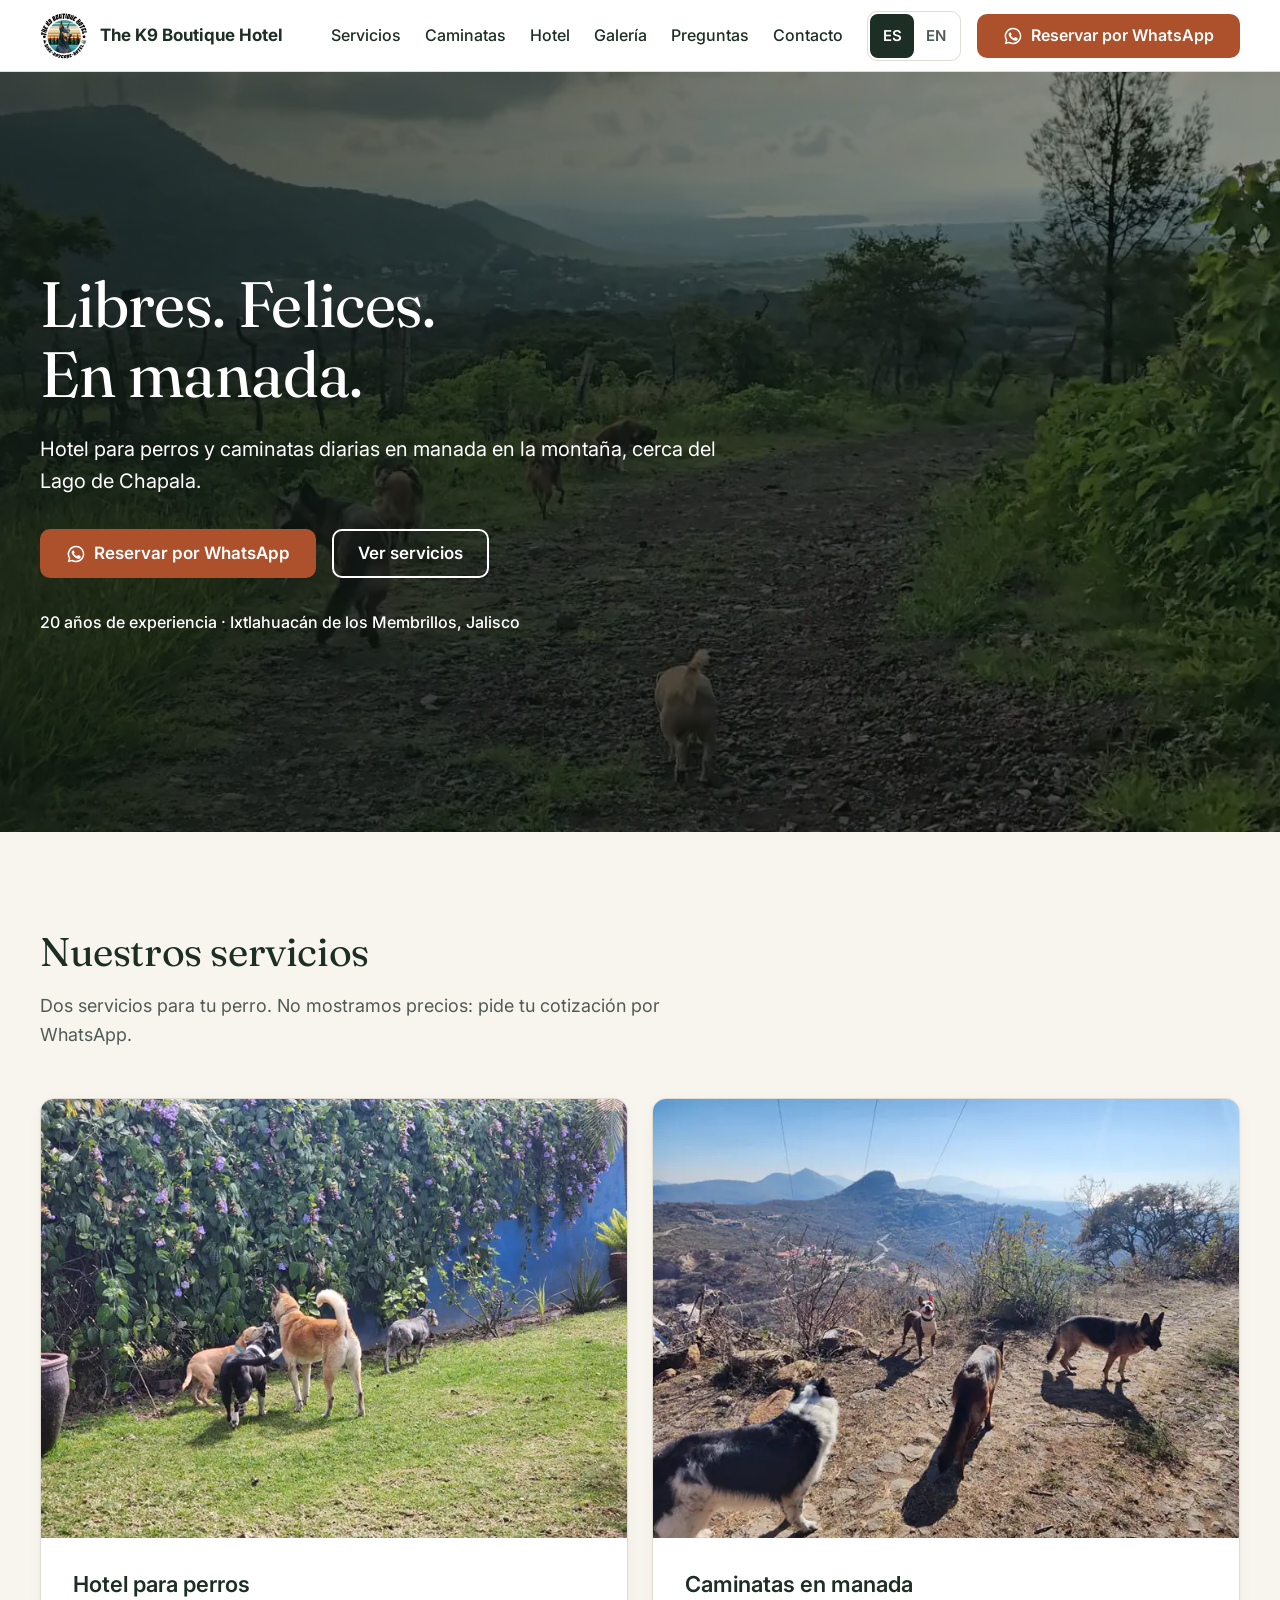
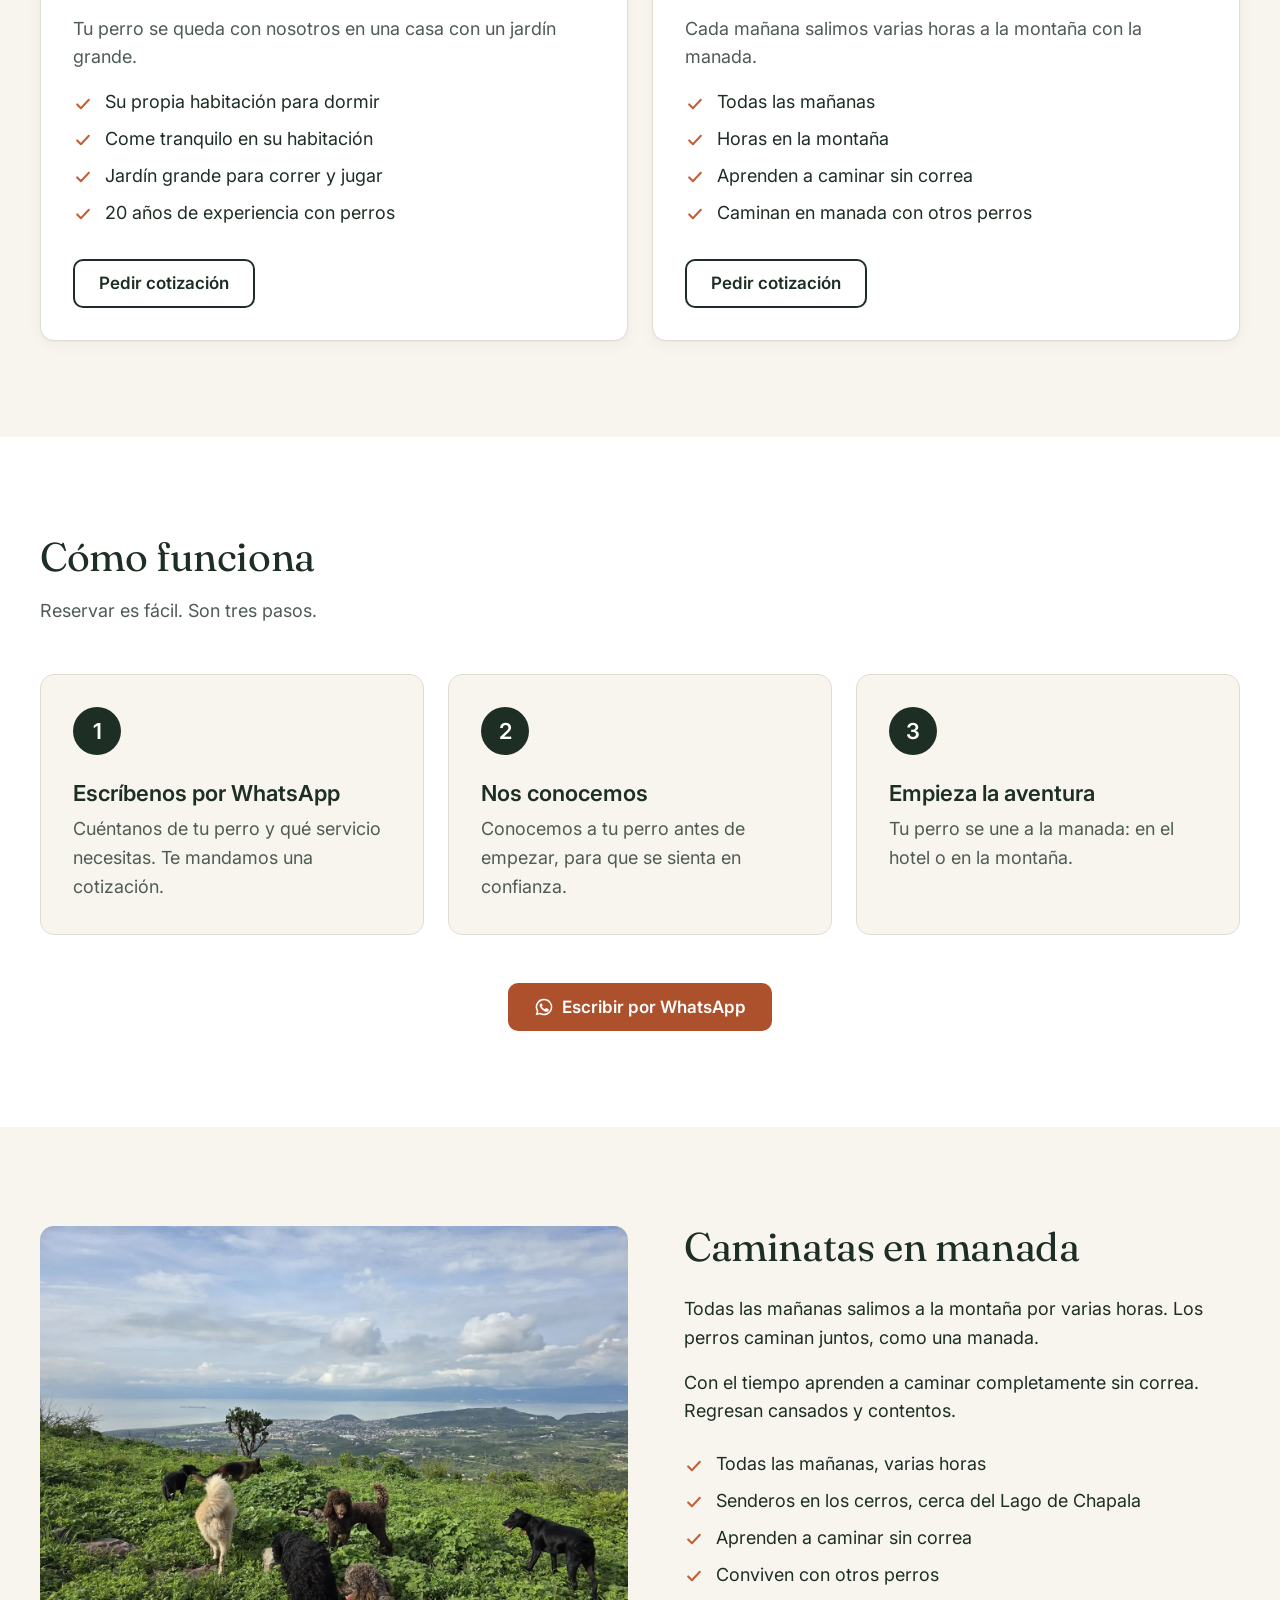
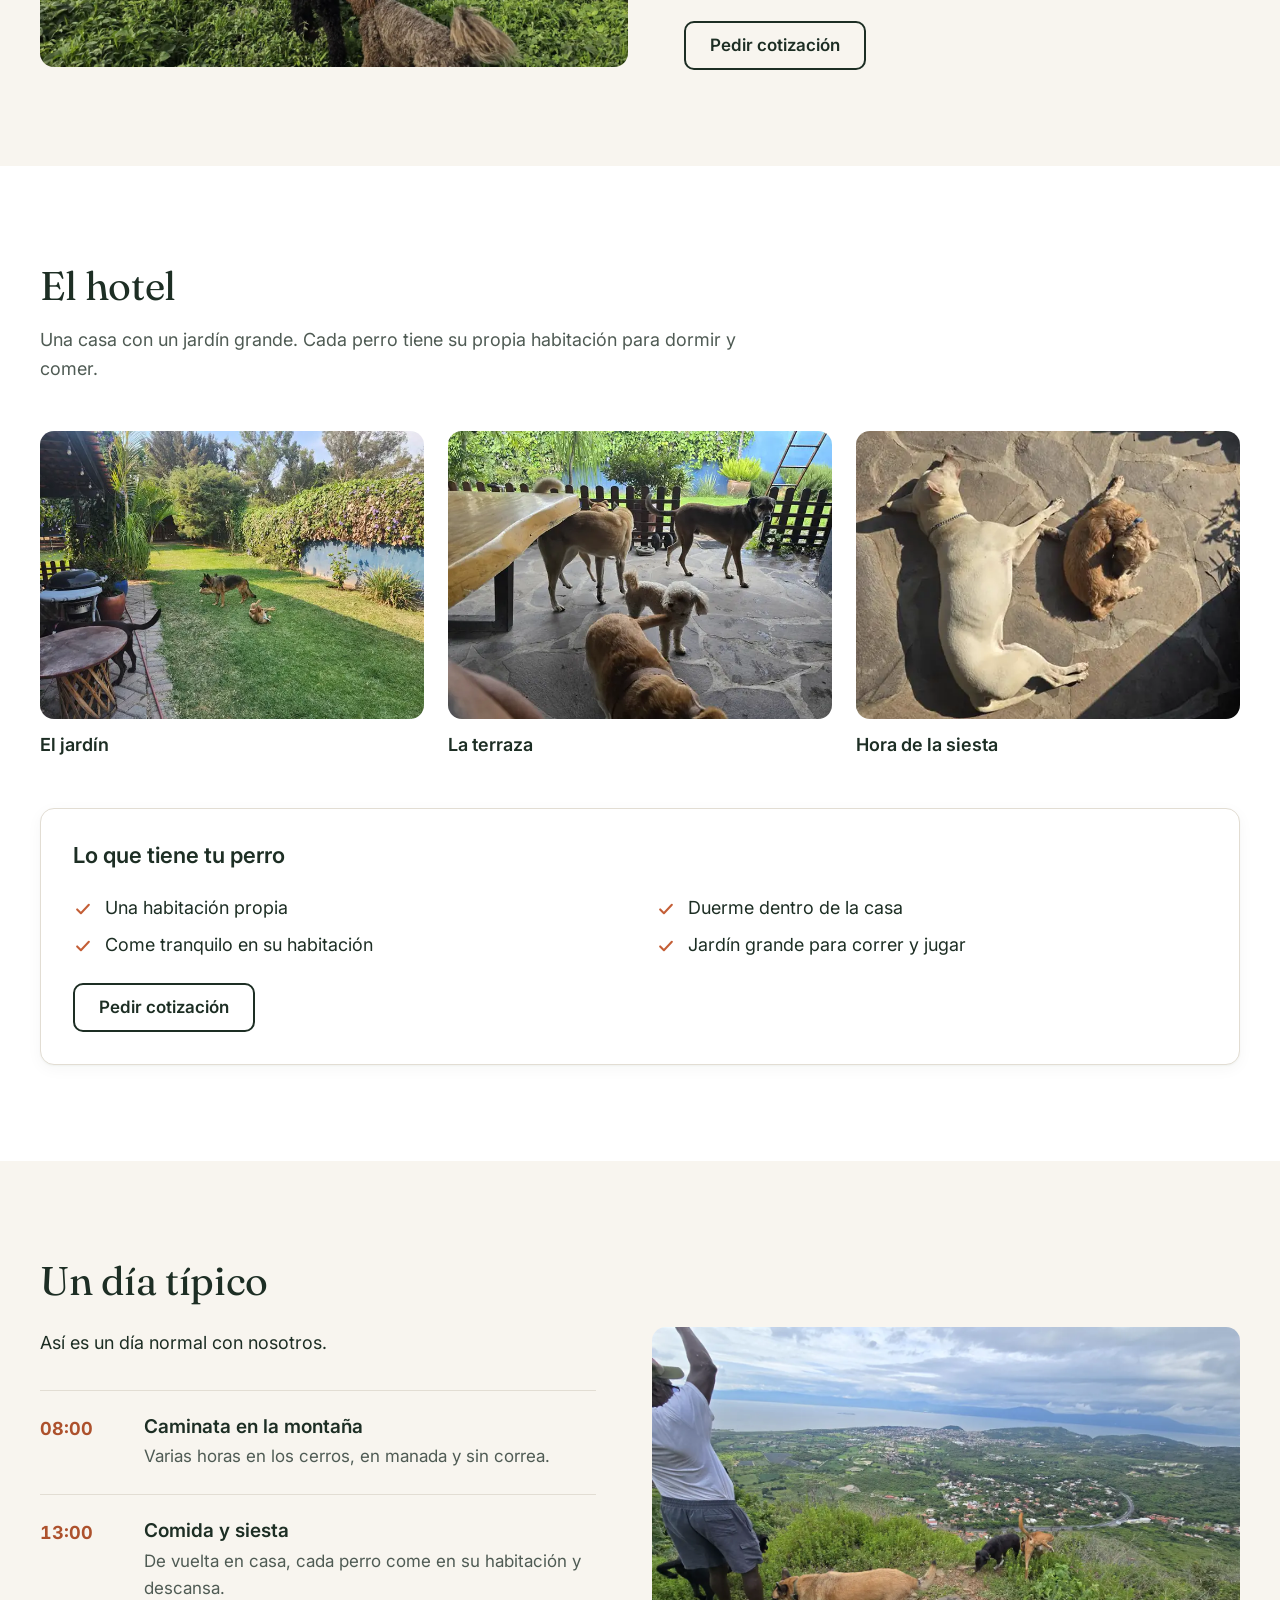
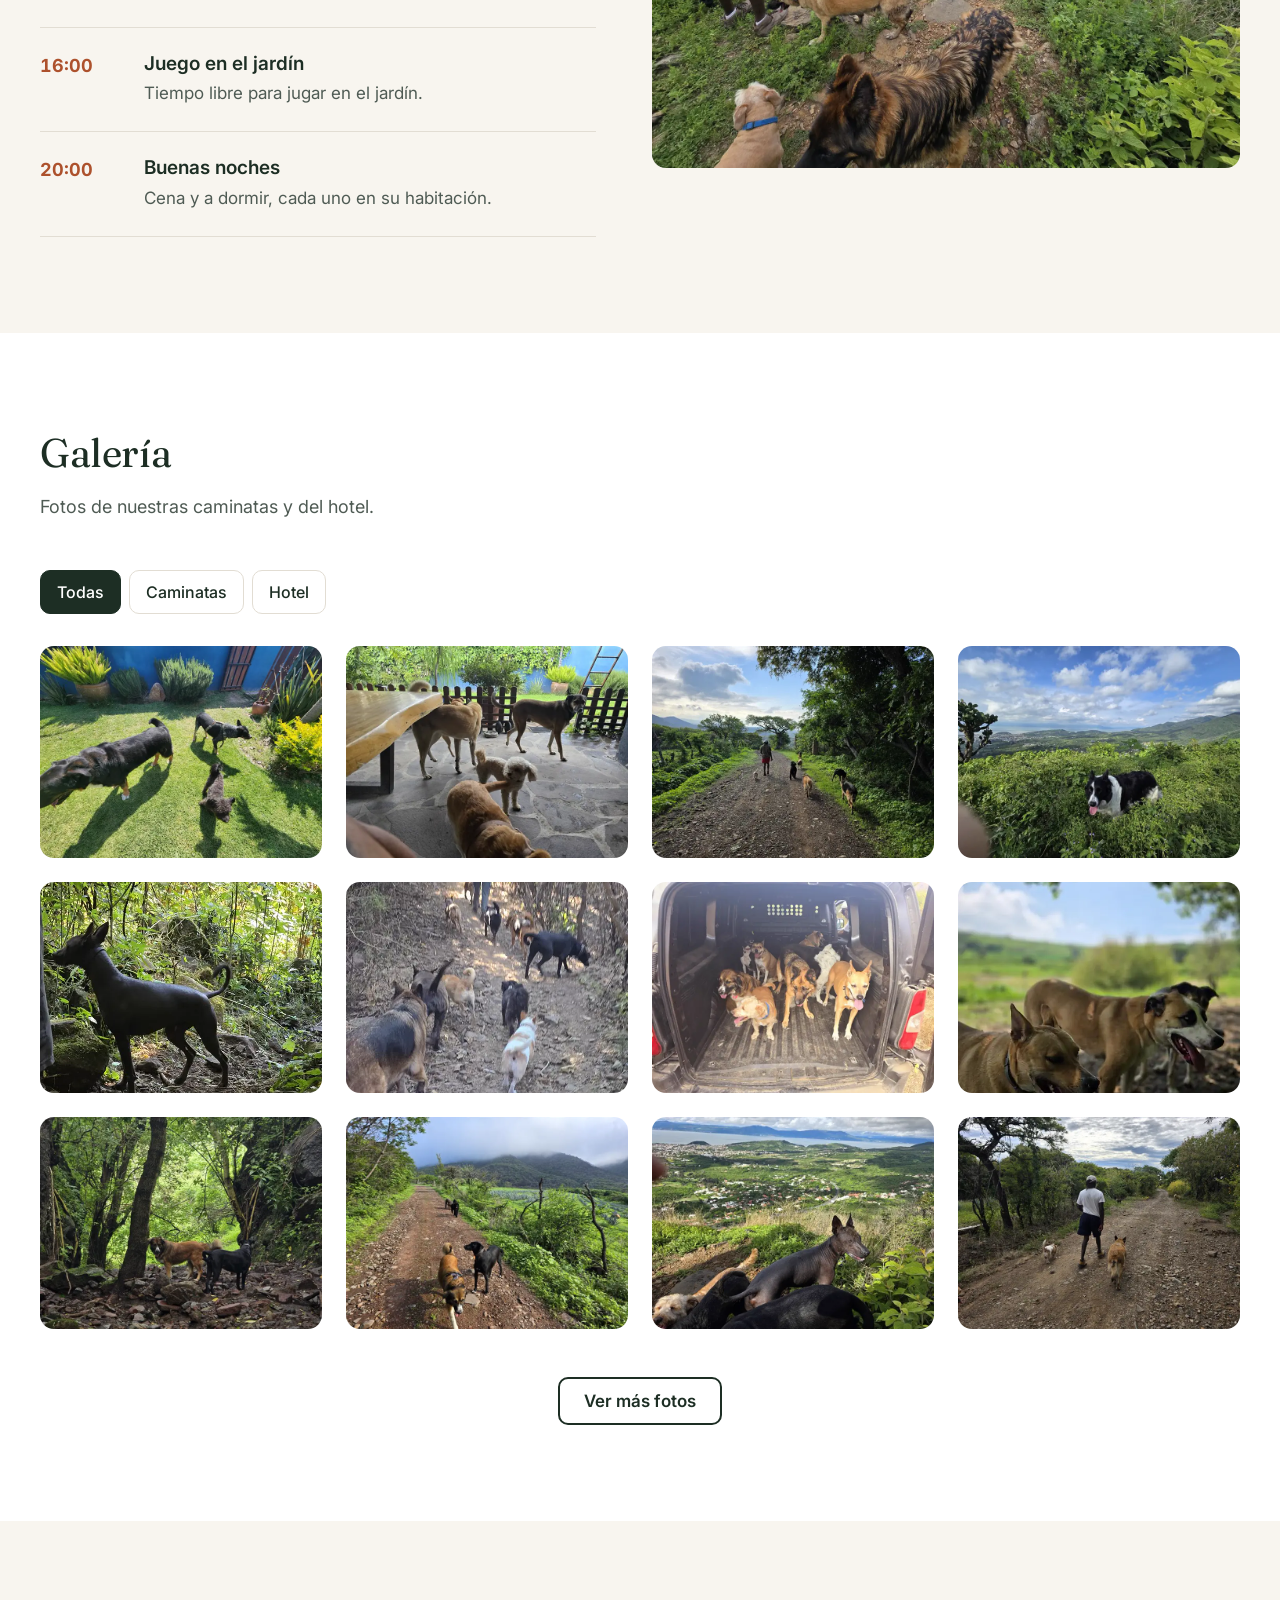
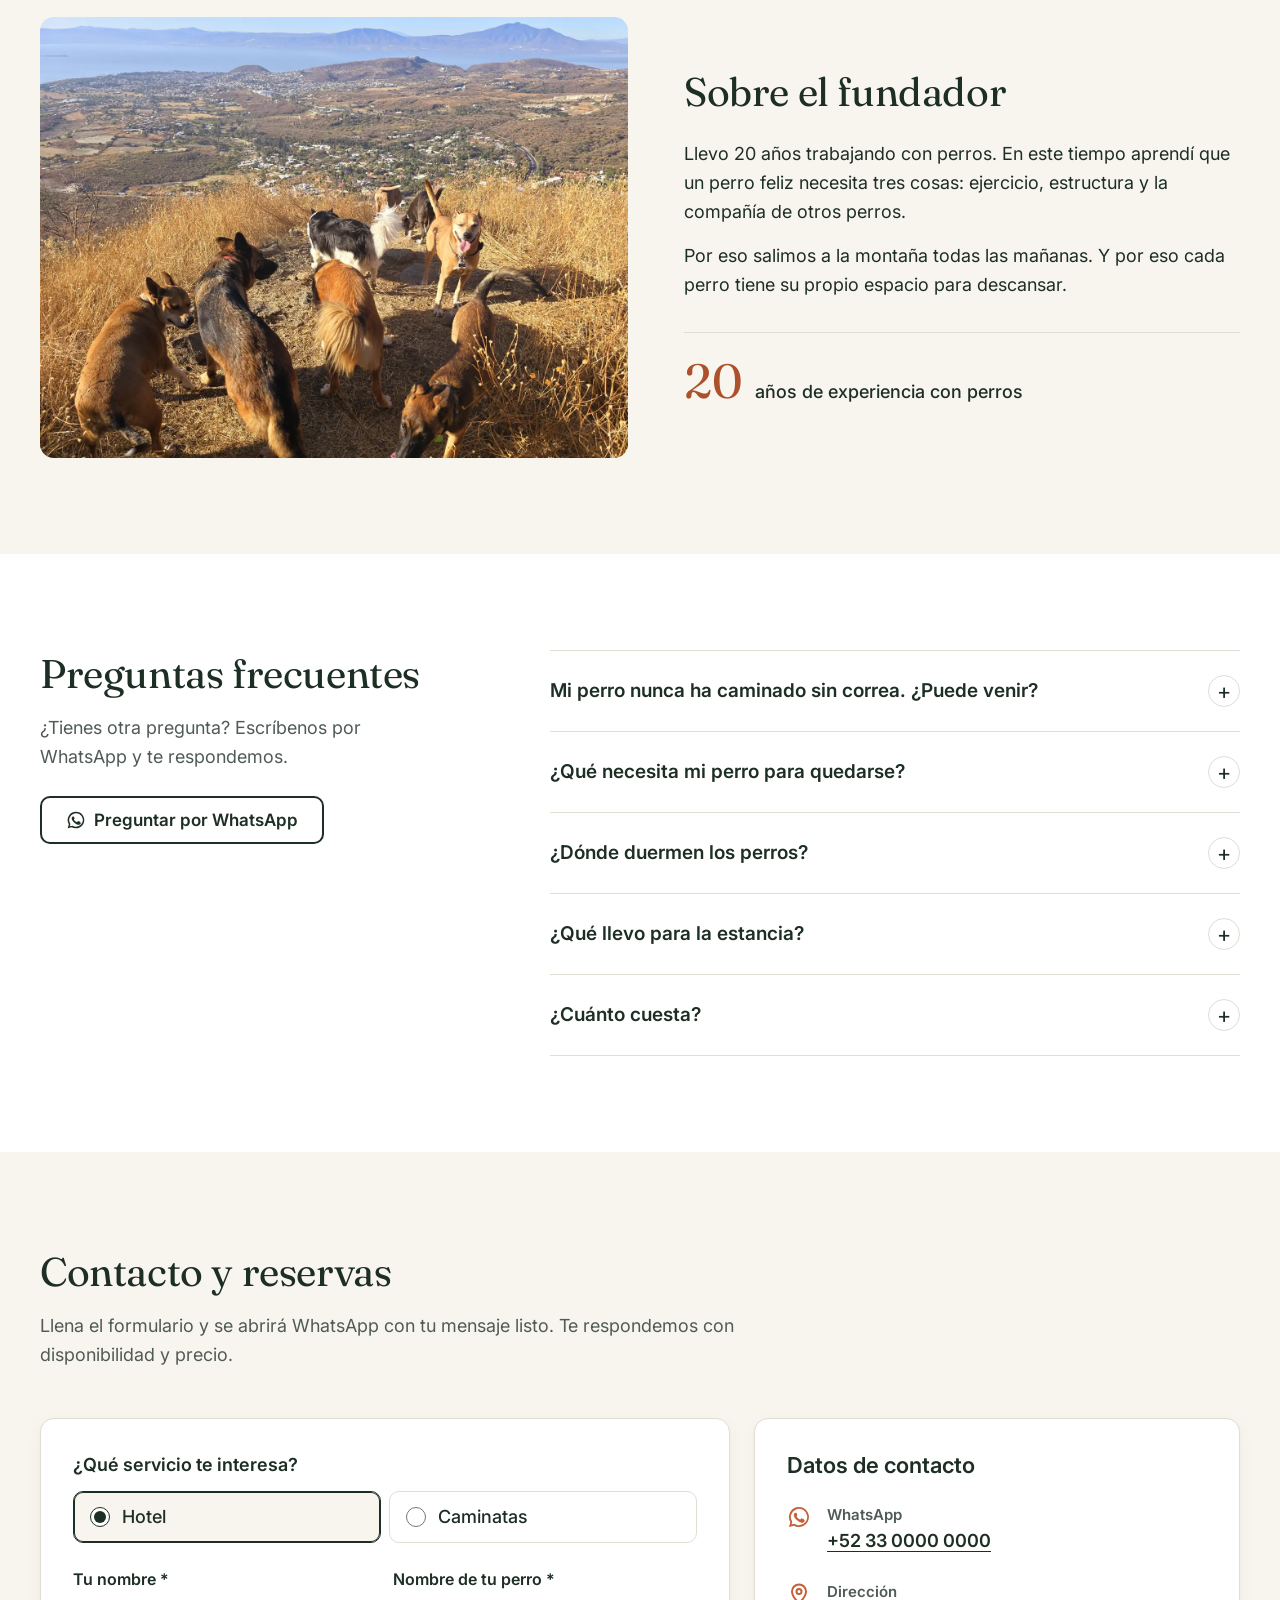
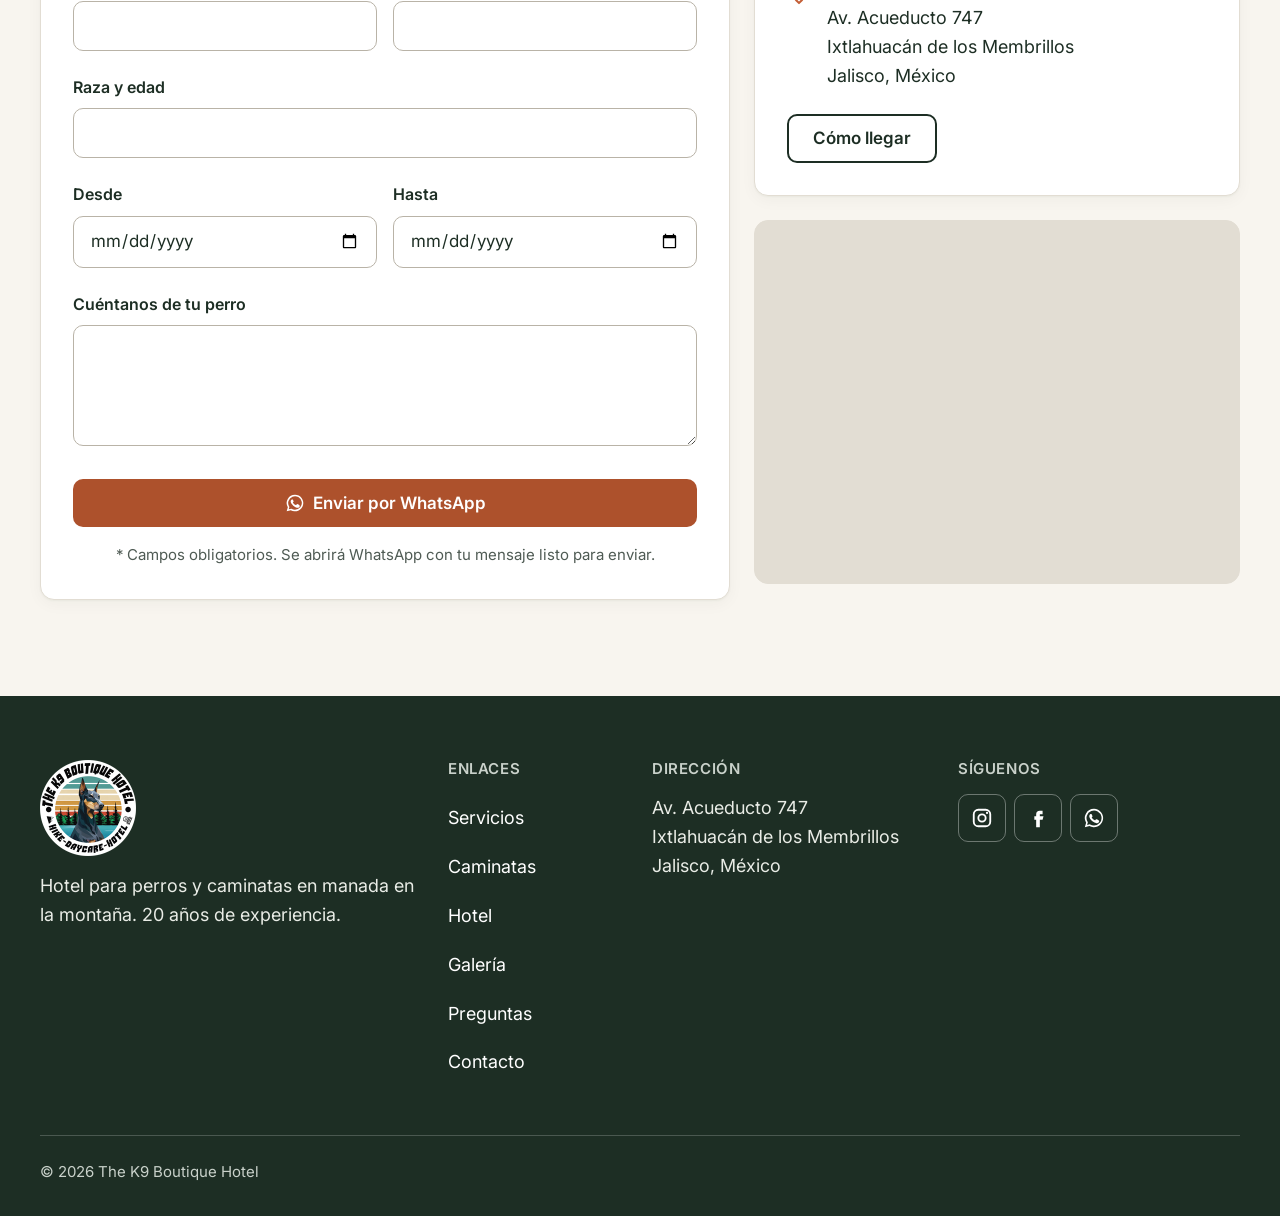
==== index.html @ a0cf8c46 "Fix Facebook link: canonical URL and cache-busting Browsers were still running the old cached main.j" ====
<!doctype html>
<html lang="es">
<head>
  <meta charset="utf-8">
  <meta name="viewport" content="width=device-width, initial-scale=1">
  <title>The K9 Boutique Hotel · Hotel para perros y caminatas en la montaña · Jalisco</title>
  <meta name="description" content="Hotel para perros y caminatas diarias en manada en la montaña, en Ixtlahuacán de los Membrillos, Jalisco, cerca del Lago de Chapala. 20 años de experiencia.">
  <meta name="theme-color" content="#1d2e24">
  <meta property="og:type" content="website">
  <meta property="og:title" content="The K9 Boutique Hotel">
  <meta property="og:description" content="Hotel para perros y caminatas en manada en la montaña. 20 años de experiencia en Jalisco.">
  <meta property="og:image" content="img/og-image.png">
  <meta property="og:image:width" content="1200">
  <meta property="og:image:height" content="630">
  <link rel="icon" type="image/png" sizes="32x32" href="img/favicon-32.png">
  <link rel="apple-touch-icon" href="img/apple-touch-icon.png">
  <link rel="preconnect" href="https://fonts.googleapis.com">
  <link rel="preconnect" href="https://fonts.gstatic.com" crossorigin>
  <link href="https://fonts.googleapis.com/css2?family=Fraunces:opsz,wght@9..144,400&family=Inter:wght@400;500;600;700&display=swap" rel="stylesheet">
  <link rel="preload" as="image" href="video/hero-poster.webp">
  <link rel="stylesheet" href="css/styles.css?v=20261008b">
  <script type="application/ld+json">
  {
    "@context": "https://schema.org",
    "@type": "LocalBusiness",
    "name": "The K9 Boutique Hotel",
    "description": "Hotel para perros y caminatas en manada en la montaña, sin correa.",
    "image": "img/og-image.png",
    "logo": "img/logo.png",
    "address": {
      "@type": "PostalAddress",
      "streetAddress": "Av. Acueducto 747",
      "addressLocality": "Ixtlahuacán de los Membrillos",
      "addressRegion": "Jalisco",
      "addressCountry": "MX"
    },
    "areaServed": ["Ixtlahuacán de los Membrillos", "Chapala", "Ajijic", "Guadalajara"],
    "sameAs": ["https://www.instagram.com/thek9boutiquehotel/", "https://www.facebook.com/people/The-k9-boutique-hotel/100063778140840/"]
  }
  </script>
</head>
<body>

<svg width="0" height="0" style="position:absolute" aria-hidden="true">
  <symbol id="i-wa" viewBox="0 0 24 24"><path fill="currentColor" d="M12 2a10 10 0 0 0-8.6 15.1L2 22l5-1.3A10 10 0 1 0 12 2zm0 18.2a8.2 8.2 0 0 1-4.2-1.2l-.3-.2-3 .8.8-2.9-.2-.3A8.2 8.2 0 1 1 12 20.2zm4.5-6.1c-.2-.1-1.5-.7-1.7-.8s-.4-.1-.6.1-.7.8-.8 1-.3.2-.5.1a6.7 6.7 0 0 1-3.3-2.9c-.2-.4.2-.4.7-1.3.1-.2 0-.3 0-.4l-.8-1.8c-.2-.5-.4-.4-.6-.4h-.5a1 1 0 0 0-.7.3 3 3 0 0 0-.9 2.2 5.2 5.2 0 0 0 1.1 2.8 11.9 11.9 0 0 0 4.6 4c1.7.7 2.3.8 3.2.7a2.7 2.7 0 0 0 1.8-1.3 2.2 2.2 0 0 0 .1-1.3c0-.1-.2-.2-.4-.3z"/></symbol>
  <symbol id="i-pin" viewBox="0 0 24 24"><path fill="none" stroke="currentColor" stroke-width="2" d="M12 21s-7-6.2-7-11.5a7 7 0 0 1 14 0C19 14.8 12 21 12 21z"/><circle cx="12" cy="9.5" r="2.5" fill="none" stroke="currentColor" stroke-width="2"/></symbol>
</svg>

<a class="skip-link" href="#main"><span class="es">Saltar al contenido</span><span class="en">Skip to content</span></a>

<!-- ============ HEADER ============ -->
<header class="site-header">
  <div class="container header-inner">
    <a href="#top" class="brand">
      <img src="img/logo-192.png" width="48" height="48" alt="">
      <span>The K9 Boutique Hotel</span>
    </a>

    <nav class="nav" aria-label="Principal">
      <a href="#servicios"><span class="es">Servicios</span><span class="en">Services</span></a>
      <a href="#caminatas"><span class="es">Caminatas</span><span class="en">Hikes</span></a>
      <a href="#hotel">Hotel</a>
      <a href="#galeria"><span class="es">Galería</span><span class="en">Gallery</span></a>
      <a href="#preguntas"><span class="es">Preguntas</span><span class="en">FAQ</span></a>
      <a href="#contacto"><span class="es">Contacto</span><span class="en">Contact</span></a>
    </nav>

    <div class="header-actions">
      <div class="lang" role="group" aria-label="Idioma / Language">
        <button type="button" data-lang="es" aria-pressed="true" aria-label="Español">ES</button>
        <button type="button" data-lang="en" aria-pressed="false" aria-label="English">EN</button>
      </div>
      <a href="#contacto" class="btn btn-primary header-book" data-wa>
        <svg class="icon" aria-hidden="true"><use href="#i-wa"/></svg>
        <span class="es">Reservar por WhatsApp</span><span class="en">Book on WhatsApp</span>
      </a>
      <details class="menu">
        <summary class="menu-btn">
          <svg class="icon" viewBox="0 0 24 24" aria-hidden="true"><path d="M4 7h16M4 12h16M4 17h16" stroke="currentColor" stroke-width="2" stroke-linecap="round"/></svg>
          <span class="es">Menú</span><span class="en">Menu</span>
        </summary>
        <nav class="menu-panel" aria-label="Menú">
          <a href="#servicios"><span class="es">Servicios</span><span class="en">Services</span></a>
          <a href="#caminatas"><span class="es">Caminatas</span><span class="en">Hikes</span></a>
          <a href="#hotel">Hotel</a>
          <a href="#galeria"><span class="es">Galería</span><span class="en">Gallery</span></a>
          <a href="#preguntas"><span class="es">Preguntas</span><span class="en">FAQ</span></a>
          <a href="#contacto"><span class="es">Contacto</span><span class="en">Contact</span></a>
          <a href="#contacto" class="btn btn-primary" data-wa>
            <svg class="icon" aria-hidden="true"><use href="#i-wa"/></svg>
            <span class="es">Reservar por WhatsApp</span><span class="en">Book on WhatsApp</span>
          </a>
        </nav>
      </details>
    </div>
  </div>
</header>

<main id="main">

<!-- ============ 1. HERO ============ -->
<section class="hero" aria-labelledby="hero-title">
  <video class="hero-video" autoplay muted loop playsinline preload="metadata" poster="video/hero-poster.webp" aria-hidden="true">
    <source src="video/hero.mp4" type="video/mp4">
  </video>
  <div class="container hero-content">
    <h1 id="hero-title">
      <span class="es">Libres. Felices.<br>En manada.</span>
      <span class="en">Free. Happy.<br>As a pack.</span>
    </h1>
    <p class="hero-text">
      <span class="es">Hotel para perros y caminatas diarias en manada en la montaña, cerca del Lago de Chapala.</span>
      <span class="en">A dog hotel and daily pack hikes in the mountains, near Lake Chapala.</span>
    </p>
    <div class="actions">
      <a href="#contacto" class="btn btn-primary" data-wa>
        <svg class="icon" aria-hidden="true"><use href="#i-wa"/></svg>
        <span class="es">Reservar por WhatsApp</span><span class="en">Book on WhatsApp</span>
      </a>
      <a href="#servicios" class="btn btn-secondary btn-light"><span class="es">Ver servicios</span><span class="en">See services</span></a>
    </div>
    <p class="trust">
      <span class="es">20 años de experiencia · Ixtlahuacán de los Membrillos, Jalisco</span>
      <span class="en">20 years of experience · Ixtlahuacán de los Membrillos, Jalisco</span>
    </p>
  </div>
</section>

<!-- ============ 2. SERVICES ============ -->
<section class="section" id="servicios" aria-labelledby="servicios-title">
  <div class="container">
    <header class="section-head">
      <h2 id="servicios-title"><span class="es">Nuestros servicios</span><span class="en">Our services</span></h2>
      <p><span class="es">Dos servicios para tu perro. No mostramos precios: pide tu cotización por WhatsApp.</span><span class="en">Two services for your dog. We don't list prices: ask us for a quote on WhatsApp.</span></p>
    </header>

    <div class="grid services">
      <article class="card service">
        <img class="card-img" src="img/k9-0028-sm.webp" width="720" height="540" loading="lazy"
          alt="Perros jugando en el jardín del hotel" data-alt-en="Dogs playing in the hotel yard">
        <div class="card-body">
          <h3><span class="es">Hotel para perros</span><span class="en">Dog hotel</span></h3>
          <p><span class="es">Tu perro se queda con nosotros en una casa con un jardín grande.</span><span class="en">Your dog stays with us in a house with a big yard.</span></p>
          <ul class="checklist">
            <li><span class="es">Su propia habitación para dormir</span><span class="en">Their own room to sleep in</span></li>
            <li><span class="es">Come tranquilo en su habitación</span><span class="en">Meals in peace in their own room</span></li>
            <li><span class="es">Jardín grande para correr y jugar</span><span class="en">A big yard to run and play</span></li>
            <li><span class="es">20 años de experiencia con perros</span><span class="en">20 years of experience with dogs</span></li>
          </ul>
          <a href="#contacto" class="btn btn-secondary" data-service="hotel"><span class="es">Pedir cotización</span><span class="en">Ask for a quote</span></a>
        </div>
      </article>

      <article class="card service">
        <img class="card-img" src="img/k9-0144-sm.webp" width="720" height="540" loading="lazy"
          alt="La manada caminando sin correa en la montaña" data-alt-en="The pack walking off leash in the mountains">
        <div class="card-body">
          <h3><span class="es">Caminatas en manada</span><span class="en">Pack hikes</span></h3>
          <p><span class="es">Cada mañana salimos varias horas a la montaña con la manada.</span><span class="en">Every morning we spend hours in the mountains with the pack.</span></p>
          <ul class="checklist">
            <li><span class="es">Todas las mañanas</span><span class="en">Every morning</span></li>
            <li><span class="es">Horas en la montaña</span><span class="en">Hours in the mountains</span></li>
            <li><span class="es">Aprenden a caminar sin correa</span><span class="en">Dogs learn to walk off leash</span></li>
            <li><span class="es">Caminan en manada con otros perros</span><span class="en">They walk as a pack with other dogs</span></li>
          </ul>
          <a href="#contacto" class="btn btn-secondary" data-service="caminata"><span class="es">Pedir cotización</span><span class="en">Ask for a quote</span></a>
        </div>
      </article>
    </div>
  </div>
</section>

<!-- ============ 3. HOW IT WORKS ============ -->
<section class="section section-white" id="como-funciona" aria-labelledby="pasos-title">
  <div class="container">
    <header class="section-head">
      <h2 id="pasos-title"><span class="es">Cómo funciona</span><span class="en">How it works</span></h2>
      <p><span class="es">Reservar es fácil. Son tres pasos.</span><span class="en">Booking is easy. It takes three steps.</span></p>
    </header>
    <ol class="grid steps">
      <li class="step">
        <span class="step-num" aria-hidden="true">1</span>
        <h3><span class="es">Escríbenos por WhatsApp</span><span class="en">Message us on WhatsApp</span></h3>
        <p><span class="es">Cuéntanos de tu perro y qué servicio necesitas. Te mandamos una cotización.</span><span class="en">Tell us about your dog and which service you need. We'll send you a quote.</span></p>
      </li>
      <li class="step">
        <span class="step-num" aria-hidden="true">2</span>
        <h3><span class="es">Nos conocemos</span><span class="en">Meet &amp; greet</span></h3>
        <p><span class="es">Conocemos a tu perro antes de empezar, para que se sienta en confianza.</span><span class="en">We meet your dog before the first day, so they feel at ease.</span></p>
      </li>
      <li class="step">
        <span class="step-num" aria-hidden="true">3</span>
        <h3><span class="es">Empieza la aventura</span><span class="en">Your dog's adventure begins</span></h3>
        <p><span class="es">Tu perro se une a la manada: en el hotel o en la montaña.</span><span class="en">Your dog joins the pack: at the hotel or in the mountains.</span></p>
      </li>
    </ol>
    <div class="actions actions-center">
      <a href="#contacto" class="btn btn-primary" data-wa>
        <svg class="icon" aria-hidden="true"><use href="#i-wa"/></svg>
        <span class="es">Escribir por WhatsApp</span><span class="en">Message us on WhatsApp</span>
      </a>
    </div>
  </div>
</section>

<!-- ============ 4. PACK HIKES ============ -->
<section class="section" id="caminatas" aria-labelledby="caminatas-title">
  <div class="container grid split">
    <img class="photo split-media" src="img/k9-0327.webp" width="1440" height="1080" loading="lazy"
      alt="La manada descansa en un cerro con vista al valle" data-alt-en="The pack resting on a hill overlooking the valley">
    <div class="split-text">
      <h2 id="caminatas-title"><span class="es">Caminatas en manada</span><span class="en">Pack hikes</span></h2>
      <p><span class="es">Todas las mañanas salimos a la montaña por varias horas. Los perros caminan juntos, como una manada.</span><span class="en">Every morning we head into the mountains for several hours. The dogs walk together, as a pack.</span></p>
      <p><span class="es">Con el tiempo aprenden a caminar completamente sin correa. Regresan cansados y contentos.</span><span class="en">Over time they learn to walk completely off leash. They come back tired and happy.</span></p>
      <ul class="checklist">
        <li><span class="es">Todas las mañanas, varias horas</span><span class="en">Every morning, for several hours</span></li>
        <li><span class="es">Senderos en los cerros, cerca del Lago de Chapala</span><span class="en">Trails in the hills near Lake Chapala</span></li>
        <li><span class="es">Aprenden a caminar sin correa</span><span class="en">Dogs learn to walk off leash</span></li>
        <li><span class="es">Conviven con otros perros</span><span class="en">They spend time with other dogs</span></li>
      </ul>
      <a href="#contacto" class="btn btn-secondary" data-service="caminata"><span class="es">Pedir cotización</span><span class="en">Ask for a quote</span></a>
    </div>
  </div>
</section>

<!-- ============ 5. THE HOTEL ============ -->
<section class="section section-white" id="hotel" aria-labelledby="hotel-title">
  <div class="container">
    <header class="section-head">
      <h2 id="hotel-title"><span class="es">El hotel</span><span class="en">The hotel</span></h2>
      <p><span class="es">Una casa con un jardín grande. Cada perro tiene su propia habitación para dormir y comer.</span><span class="en">A house with a big yard. Every dog has their own room to sleep and eat.</span></p>
    </header>
    <div class="grid">
      <figure class="figure">
        <img class="photo" src="img/k9-0213-sm.webp" width="720" height="540" loading="lazy"
          alt="El jardín del hotel con perros jugando" data-alt-en="The hotel yard with dogs playing">
        <figcaption><span class="es">El jardín</span><span class="en">The yard</span></figcaption>
      </figure>
      <figure class="figure">
        <img class="photo" src="img/k9-0466-sm.webp" width="720" height="540" loading="lazy"
          alt="Perros en la terraza del hotel" data-alt-en="Dogs on the hotel terrace">
        <figcaption><span class="es">La terraza</span><span class="en">The terrace</span></figcaption>
      </figure>
      <figure class="figure">
        <img class="photo" src="img/k9-0938-sm.webp" width="540" height="720" loading="lazy"
          alt="Dos perros tomando una siesta" data-alt-en="Two dogs taking a nap">
        <figcaption><span class="es">Hora de la siesta</span><span class="en">Nap time</span></figcaption>
      </figure>
    </div>
    <div class="card amenities">
      <h3><span class="es">Lo que tiene tu perro</span><span class="en">What your dog gets</span></h3>
      <ul class="checklist checklist-cols">
        <li><span class="es">Una habitación propia</span><span class="en">A room of their own</span></li>
        <li><span class="es">Duerme dentro de la casa</span><span class="en">Sleeps inside the house</span></li>
        <li><span class="es">Come tranquilo en su habitación</span><span class="en">Meals in peace in their room</span></li>
        <li><span class="es">Jardín grande para correr y jugar</span><span class="en">A big yard to run and play</span></li>
      </ul>
      <a href="#contacto" class="btn btn-secondary" data-service="hotel"><span class="es">Pedir cotización</span><span class="en">Ask for a quote</span></a>
    </div>
  </div>
</section>

<!-- ============ 6. A TYPICAL DAY ============ -->
<section class="section" id="dia" aria-labelledby="dia-title">
  <div class="container grid split">
    <div class="split-text">
      <h2 id="dia-title"><span class="es">Un día típico</span><span class="en">A typical day</span></h2>
      <p><span class="es">Así es un día normal con nosotros.</span><span class="en">This is what a normal day with us looks like.</span></p>
      <ol class="schedule">
        <li>
          <span class="time">08:00</span>
          <div><h3><span class="es">Caminata en la montaña</span><span class="en">Mountain hike</span></h3>
          <p><span class="es">Varias horas en los cerros, en manada y sin correa.</span><span class="en">Several hours in the hills, as a pack and off leash.</span></p></div>
        </li>
        <li>
          <span class="time">13:00</span>
          <div><h3><span class="es">Comida y siesta</span><span class="en">Lunch and a nap</span></h3>
          <p><span class="es">De vuelta en casa, cada perro come en su habitación y descansa.</span><span class="en">Back home, each dog eats in their own room and rests.</span></p></div>
        </li>
        <li>
          <span class="time">16:00</span>
          <div><h3><span class="es">Juego en el jardín</span><span class="en">Play in the yard</span></h3>
          <p><span class="es">Tiempo libre para jugar en el jardín.</span><span class="en">Free time to play in the yard.</span></p></div>
        </li>
        <li>
          <span class="time">20:00</span>
          <div><h3><span class="es">Buenas noches</span><span class="en">Good night</span></h3>
          <p><span class="es">Cena y a dormir, cada uno en su habitación.</span><span class="en">Dinner, then bed, each in their own room.</span></p></div>
        </li>
      </ol>
    </div>
    <img class="photo split-media" src="img/k9-0912.webp" width="1440" height="1080" loading="lazy"
      alt="Perros caminando por un cerro con vista al lago" data-alt-en="Dogs hiking on a hill with a view of the lake">
  </div>
</section>

<!-- ============ 7. GALLERY ============ -->
<section class="section section-white" id="galeria" aria-labelledby="galeria-title">
  <div class="container">
    <header class="section-head">
      <h2 id="galeria-title"><span class="es">Galería</span><span class="en">Gallery</span></h2>
      <p><span class="es">Fotos de nuestras caminatas y del hotel.</span><span class="en">Photos from our hikes and the hotel.</span></p>
    </header>
    <div class="filters" role="group" aria-label="Filtrar fotos / Filter photos" hidden>
      <button type="button" data-filter="all" aria-pressed="true"><span class="es">Todas</span><span class="en">All</span></button>
      <button type="button" data-filter="caminatas" aria-pressed="false"><span class="es">Caminatas</span><span class="en">Hikes</span></button>
      <button type="button" data-filter="hotel" aria-pressed="false">Hotel</button>
    </div>
    <!-- The first 12 photos are in the HTML so the gallery works without JavaScript. -->
    <ul class="gallery-grid" id="gallery">
      <li><a href="img/k9-0166.webp"><img src="img/k9-0166-sm.webp" width="720" height="540" loading="lazy" alt="Perros en el hotel"></a></li>
      <li><a href="img/k9-0466.webp"><img src="img/k9-0466-sm.webp" width="720" height="540" loading="lazy" alt="Perros en el hotel"></a></li>
      <li><a href="img/k9-0321.webp"><img src="img/k9-0321-sm.webp" width="720" height="540" loading="lazy" alt="La manada en la montaña"></a></li>
      <li><a href="img/k9-0505.webp"><img src="img/k9-0505-sm.webp" width="720" height="540" loading="lazy" alt="Perros caminando en la montaña"></a></li>
      <li><a href="img/k9-0629.webp"><img src="img/k9-0629-sm.webp" width="540" height="720" loading="lazy" alt="Perros caminando en la montaña"></a></li>
      <li><a href="img/k9-0944.webp"><img src="img/k9-0944-sm.webp" width="540" height="720" loading="lazy" alt="La manada en la montaña"></a></li>
      <li><a href="img/k9-0717.webp"><img src="img/k9-0717-sm.webp" width="720" height="540" loading="lazy" alt="Perros en una caminata"></a></li>
      <li><a href="img/k9-1049.webp"><img src="img/k9-1049-sm.webp" width="540" height="720" loading="lazy" alt="Perros caminando en la montaña"></a></li>
      <li><a href="img/k9-0556.webp"><img src="img/k9-0556-sm.webp" width="720" height="540" loading="lazy" alt="Perros caminando en la montaña"></a></li>
      <li><a href="img/k9-0320.webp"><img src="img/k9-0320-sm.webp" width="720" height="540" loading="lazy" alt="La manada en la montaña"></a></li>
      <li><a href="img/k9-0880.webp"><img src="img/k9-0880-sm.webp" width="720" height="540" loading="lazy" alt="Perros caminando en la montaña"></a></li>
      <li><a href="img/k9-0590.webp"><img src="img/k9-0590-sm.webp" width="720" height="540" loading="lazy" alt="La manada en la montaña"></a></li>
    </ul>
    <div class="actions actions-center">
      <button type="button" class="btn btn-secondary" id="loadMore" hidden><span class="es">Ver más fotos</span><span class="en">See more photos</span></button>
    </div>
  </div>
</section>

<!-- ============ 8. FOUNDER ============ -->
<section class="section" id="fundador" aria-labelledby="fundador-title">
  <div class="container grid split">
    <img class="photo split-media founder-photo" src="img/k9-0727.webp" width="1440" height="1080" loading="lazy"
      alt="La manada en la cima de un cerro con vista al valle" data-alt-en="The pack on a hilltop overlooking the valley">
    <div class="split-text">
      <h2 id="fundador-title"><span class="es">Sobre el fundador</span><span class="en">About the founder</span></h2>
      <p><span class="es">Llevo 20 años trabajando con perros. En este tiempo aprendí que un perro feliz necesita tres cosas: ejercicio, estructura y la compañía de otros perros.</span><span class="en">I have worked with dogs for 20 years. In that time I learned that a happy dog needs three things: exercise, structure and the company of other dogs.</span></p>
      <p><span class="es">Por eso salimos a la montaña todas las mañanas. Y por eso cada perro tiene su propio espacio para descansar.</span><span class="en">That's why we go to the mountains every morning. And that's why every dog has their own space to rest.</span></p>
      <p class="stat"><strong>20</strong> <span class="es">años de experiencia con perros</span><span class="en">years of experience with dogs</span></p>
    </div>
  </div>
</section>

<!-- ============ 9. FAQ ============ -->
<section class="section section-white" id="preguntas" aria-labelledby="preguntas-title">
  <div class="container grid">
    <header class="faq-head">
      <h2 id="preguntas-title"><span class="es">Preguntas frecuentes</span><span class="en">Frequently asked questions</span></h2>
      <p><span class="es">¿Tienes otra pregunta? Escríbenos por WhatsApp y te respondemos.</span><span class="en">Have another question? Message us on WhatsApp and we'll answer.</span></p>
      <a href="#contacto" class="btn btn-secondary" data-wa>
        <svg class="icon" aria-hidden="true"><use href="#i-wa"/></svg>
        <span class="es">Preguntar por WhatsApp</span><span class="en">Ask on WhatsApp</span>
      </a>
    </header>
    <div class="faq-list">
      <details class="faq-item" name="faq">
        <summary><span class="es">Mi perro nunca ha caminado sin correa. ¿Puede venir?</span><span class="en">My dog has never walked off leash. Can they come?</span></summary>
        <p><span class="es">Sí. La mayoría llegan así. Vamos poco a poco y cada perro aprende a su ritmo, con ayuda de la manada.</span><span class="en">Yes. Most dogs arrive that way. We go step by step and each dog learns at their own pace, with help from the pack.</span></p>
      </details>
      <details class="faq-item" name="faq">
        <summary><span class="es">¿Qué necesita mi perro para quedarse?</span><span class="en">What does my dog need to stay?</span></summary>
        <p><span class="es">Vacunas al día, desparasitación y tratamiento contra pulgas y garrapatas. Antes de la primera visita nos conocemos.</span><span class="en">Up-to-date vaccines, deworming and flea and tick treatment. We meet before the first visit.</span></p>
      </details>
      <details class="faq-item" name="faq">
        <summary><span class="es">¿Dónde duermen los perros?</span><span class="en">Where do the dogs sleep?</span></summary>
        <p><span class="es">Dentro de la casa. Cada perro tiene su propia habitación, donde come y duerme tranquilo.</span><span class="en">Inside the house. Each dog has their own room, where they eat and sleep in peace.</span></p>
      </details>
      <details class="faq-item" name="faq">
        <summary><span class="es">¿Qué llevo para la estancia?</span><span class="en">What should I bring for the stay?</span></summary>
        <p><span class="es">Su comida de siempre, para no cambiar su dieta. Si quieres, también su cama o su juguete favorito.</span><span class="en">Their usual food, so their diet doesn't change. If you like, also their bed or favorite toy.</span></p>
      </details>
      <details class="faq-item" name="faq">
        <summary><span class="es">¿Cuánto cuesta?</span><span class="en">How much does it cost?</span></summary>
        <p><span class="es">Depende del servicio y de los días. Escríbenos por WhatsApp con tus fechas y te mandamos una cotización.</span><span class="en">It depends on the service and the number of days. Message us on WhatsApp with your dates and we'll send you a quote.</span></p>
      </details>
    </div>
  </div>
</section>

<!-- ============ 10. CONTACT & BOOKING ============ -->
<section class="section" id="contacto" aria-labelledby="contacto-title">
  <div class="container">
    <header class="section-head">
      <h2 id="contacto-title"><span class="es">Contacto y reservas</span><span class="en">Contact &amp; booking</span></h2>
      <p><span class="es">Llena el formulario y se abrirá WhatsApp con tu mensaje listo. Te respondemos con disponibilidad y precio.</span><span class="en">Fill in the form and WhatsApp will open with your message ready. We'll reply with availability and a quote.</span></p>
    </header>

    <div class="grid contact-grid">
      <form class="card form" id="bookingForm" novalidate>
        <fieldset class="service-pick">
          <legend><span class="es">¿Qué servicio te interesa?</span><span class="en">Which service are you interested in?</span></legend>
          <label><input type="radio" name="service" value="hotel" checked> <span><span class="es">Hotel</span><span class="en">Hotel</span></span></label>
          <label><input type="radio" name="service" value="caminata"> <span><span class="es">Caminatas</span><span class="en">Pack hikes</span></span></label>
        </fieldset>
        <div class="fields">
          <div class="field">
            <label for="f-name"><span class="es">Tu nombre</span><span class="en">Your name</span> *</label>
            <input id="f-name" name="name" required autocomplete="name" aria-describedby="f-name-err">
            <p class="field-error" id="f-name-err" hidden><span class="es">Escribe tu nombre.</span><span class="en">Please enter your name.</span></p>
          </div>
          <div class="field">
            <label for="f-dog"><span class="es">Nombre de tu perro</span><span class="en">Your dog's name</span> *</label>
            <input id="f-dog" name="dog" required aria-describedby="f-dog-err">
            <p class="field-error" id="f-dog-err" hidden><span class="es">Escribe el nombre de tu perro.</span><span class="en">Please enter your dog's name.</span></p>
          </div>
          <div class="field field-full">
            <label for="f-breed"><span class="es">Raza y edad</span><span class="en">Breed and age</span></label>
            <input id="f-breed" name="breed">
          </div>
          <div class="field">
            <label for="f-from"><span class="es">Desde</span><span class="en">From</span></label>
            <input id="f-from" name="from" type="date">
          </div>
          <div class="field">
            <label for="f-to"><span class="es">Hasta</span><span class="en">To</span></label>
            <input id="f-to" name="to" type="date">
          </div>
          <div class="field field-full">
            <label for="f-notes"><span class="es">Cuéntanos de tu perro</span><span class="en">Tell us about your dog</span></label>
            <textarea id="f-notes" name="notes" rows="4"></textarea>
          </div>
        </div>
        <button type="submit" class="btn btn-primary btn-block">
          <svg class="icon" aria-hidden="true"><use href="#i-wa"/></svg>
          <span class="es">Enviar por WhatsApp</span><span class="en">Send on WhatsApp</span>
        </button>
        <p class="form-note"><span class="es">* Campos obligatorios. Se abrirá WhatsApp con tu mensaje listo para enviar.</span><span class="en">* Required fields. WhatsApp will open with your message ready to send.</span></p>
      </form>

      <div class="contact-info">
        <div class="card">
          <h3><span class="es">Datos de contacto</span><span class="en">Contact details</span></h3>
          <ul class="contact-list">
            <li>
              <svg class="icon" aria-hidden="true"><use href="#i-wa"/></svg>
              <div><strong>WhatsApp</strong><a href="#contacto" data-wa data-phone>WhatsApp</a></div>
            </li>
            <li>
              <svg class="icon" aria-hidden="true"><use href="#i-pin"/></svg>
              <div><strong><span class="es">Dirección</span><span class="en">Address</span></strong>
              <address>Av. Acueducto 747<br>Ixtlahuacán de los Membrillos<br>Jalisco, México</address></div>
            </li>
          </ul>
          <a class="btn btn-secondary" target="_blank" rel="noopener" href="https://www.google.com/maps/search/?api=1&amp;query=Av.+Acueducto+747,+Ixtlahuac%C3%A1n+de+los+Membrillos,+Jalisco"><span class="es">Cómo llegar</span><span class="en">Get directions</span></a>
        </div>
        <div class="map">
          <iframe title="Mapa: Av. Acueducto 747, Ixtlahuacán de los Membrillos" data-title-en="Map: Av. Acueducto 747, Ixtlahuacán de los Membrillos" loading="lazy" referrerpolicy="no-referrer-when-downgrade"
            src="https://www.google.com/maps?q=Av.+Acueducto+747,+Ixtlahuac%C3%A1n+de+los+Membrillos,+Jalisco,+M%C3%A9xico&amp;z=14&amp;output=embed"></iframe>
        </div>
      </div>
    </div>
  </div>
</section>

</main>

<!-- ============ FOOTER ============ -->
<footer class="site-footer">
  <div class="container grid">
    <div class="footer-brand">
      <img src="img/logo-192.png" width="96" height="96" alt="The K9 Boutique Hotel" loading="lazy">
      <p><span class="es">Hotel para perros y caminatas en manada en la montaña. 20 años de experiencia.</span><span class="en">Dog hotel and pack hikes in the mountains. 20 years of experience.</span></p>
    </div>
    <nav class="footer-col" aria-label="Pie de página">
      <h2><span class="es">Enlaces</span><span class="en">Links</span></h2>
      <ul>
        <li><a href="#servicios"><span class="es">Servicios</span><span class="en">Services</span></a></li>
        <li><a href="#caminatas"><span class="es">Caminatas</span><span class="en">Hikes</span></a></li>
        <li><a href="#hotel">Hotel</a></li>
        <li><a href="#galeria"><span class="es">Galería</span><span class="en">Gallery</span></a></li>
        <li><a href="#preguntas"><span class="es">Preguntas</span><span class="en">FAQ</span></a></li>
        <li><a href="#contacto"><span class="es">Contacto</span><span class="en">Contact</span></a></li>
      </ul>
    </nav>
    <div class="footer-col">
      <h2><span class="es">Dirección</span><span class="en">Address</span></h2>
      <address>Av. Acueducto 747<br>Ixtlahuacán de los Membrillos<br>Jalisco, México</address>
    </div>
    <div class="footer-col">
      <h2><span class="es">Síguenos</span><span class="en">Follow us</span></h2>
      <div class="socials">
        <a href="https://www.instagram.com/thek9boutiquehotel/" data-social="instagram" aria-label="Instagram"><svg class="icon" viewBox="0 0 24 24" aria-hidden="true"><g fill="none" stroke="currentColor" stroke-width="2"><rect x="3" y="3" width="18" height="18" rx="5"/><circle cx="12" cy="12" r="4"/></g><circle cx="17.5" cy="6.5" r="1.2" fill="currentColor"/></svg></a>
        <a href="https://www.facebook.com/people/The-k9-boutique-hotel/100063778140840/" data-social="facebook" aria-label="Facebook"><svg class="icon" viewBox="0 0 24 24" aria-hidden="true"><path fill="currentColor" d="M14 8h3V4h-3a4 4 0 0 0-4 4v2H8v4h2v8h4v-8h3l1-4h-4V8z"/></svg></a>
        <a href="#contacto" data-wa aria-label="WhatsApp"><svg class="icon" aria-hidden="true"><use href="#i-wa"/></svg></a>
      </div>
    </div>
  </div>
  <div class="container footer-bottom">
    <p>© <span id="year">2026</span> The K9 Boutique Hotel</p>
  </div>
</footer>

<dialog class="lightbox" id="lightbox" aria-label="Foto">
  <img alt="">
  <p class="lb-count" aria-live="polite"></p>
  <button class="lb-btn lb-close" type="button"><span class="sr-only es">Cerrar</span><span class="sr-only en">Close</span><svg viewBox="0 0 24 24" aria-hidden="true"><path d="M6 6l12 12M18 6L6 18" stroke="currentColor" stroke-width="2"/></svg></button>
  <button class="lb-btn lb-prev" type="button"><span class="sr-only es">Foto anterior</span><span class="sr-only en">Previous photo</span><svg viewBox="0 0 24 24" aria-hidden="true"><path d="M15 6l-6 6 6 6" fill="none" stroke="currentColor" stroke-width="2"/></svg></button>
  <button class="lb-btn lb-next" type="button"><span class="sr-only es">Foto siguiente</span><span class="sr-only en">Next photo</span><svg viewBox="0 0 24 24" aria-hidden="true"><path d="M9 6l6 6-6 6" fill="none" stroke="currentColor" stroke-width="2"/></svg></button>
</dialog>

<script src="js/gallery-data.js?v=20261008b"></script>
<script src="js/main.js?v=20261008b"></script>
</body>
</html>
---- css/styles.css ----
/* ==========================================================================
   The K9 Boutique Hotel — styles
   Calm, static layout. No scroll animation.
   ========================================================================== */

:root {
  /* Brand colors */
  --cream: #f8f5ef;
  --white: #ffffff;
  --forest: #1d2e24;
  --forest-2: #2a4134;
  --clay: #c45f37;        /* small accents and icons */
  --clay-btn: #ad512c;    /* button fill: a touch deeper than --clay so white text passes WCAG AA */
  --clay-btn-hover: #8f4222;
  --muted: #4f5b54;       /* secondary text, 6:1 on cream */
  --line: #e2ddd3;        /* 1px borders */
  --focus: #ad512c;

  --f-head: "Fraunces", Georgia, "Times New Roman", serif;
  --f-body: "Inter", system-ui, -apple-system, "Segoe UI", Roboto, sans-serif;

  /* Spacing scale: 8, 16, 24, 32, 48, 64, 96 */
  --s1: 8px; --s2: 16px; --s3: 24px; --s4: 32px; --s5: 48px; --s6: 64px; --s7: 96px;

  --max: 1200px;
  --gutter: 24px;
  --header-h: 72px;
  --r-btn: 10px;
  --r-card: 14px;
  --shadow: 0 1px 2px rgba(29, 46, 36, .04), 0 4px 16px rgba(29, 46, 36, .04);
}

*, *::before, *::after { box-sizing: border-box; }
html { -webkit-text-size-adjust: 100%; scroll-padding-top: calc(var(--header-h) + var(--s3)); }
@media (prefers-reduced-motion: no-preference) {
  html { scroll-behavior: smooth; }
}
body {
  margin: 0;
  padding-top: var(--header-h);
  background: var(--cream);
  color: var(--forest);
  font-family: var(--f-body);
  font-size: 18px;
  line-height: 1.6;
  -webkit-font-smoothing: antialiased;
}
img, video { display: block; max-width: 100%; height: auto; }
a { color: inherit; }
p { margin: 0 0 var(--s2); }
p:last-child { margin-bottom: 0; }
ul, ol { margin: 0; padding: 0; list-style: none; }
address { font-style: normal; }
[hidden] { display: none !important; }
figure { margin: 0; }

/* Language: every string exists as .es and .en; <html lang> decides which shows */
html[lang="es"] .en, html[lang="en"] .es { display: none !important; }

.sr-only {
  position: absolute; width: 1px; height: 1px; margin: -1px; padding: 0;
  overflow: hidden; clip: rect(0 0 0 0); white-space: nowrap; border: 0;
}

/* Focus: always visible for keyboard users */
:focus-visible { outline: 3px solid var(--focus); outline-offset: 3px; border-radius: 4px; }
.hero, .site-footer, .lightbox { --focus: #ffffff; }

.skip-link {
  position: absolute; left: var(--s2); top: -100px; z-index: 100;
  background: var(--forest); color: var(--white); padding: var(--s1) var(--s2); border-radius: var(--r-btn);
}
.skip-link:focus { top: var(--s1); }

/* ---------- Layout ---------- */
.container { width: min(100% - 2 * var(--gutter), var(--max)); margin-inline: auto; }
.grid { display: grid; grid-template-columns: repeat(12, minmax(0, 1fr)); gap: var(--gutter); }
.grid > * { grid-column: span 4; }

.section { padding-block: var(--s7); }
.section-white { background: var(--white); }
.section-head { max-width: 65ch; margin-bottom: var(--s5); }
.section-head p { color: var(--muted); margin-top: var(--s2); }

/* ---------- Type ---------- */
h1, h2, h3 { margin: 0; color: inherit; }
h1, h2 { font-family: var(--f-head); font-weight: 400; letter-spacing: -.01em; }
h1 { font-size: 64px; line-height: 1.1; }
h2 { font-size: 40px; line-height: 1.2; }
h3 { font-family: var(--f-body); font-size: 22px; font-weight: 600; line-height: 1.3; }

/* ---------- Buttons: one primary, one secondary ---------- */
.btn {
  display: inline-flex; align-items: center; justify-content: center; gap: var(--s1);
  min-height: 48px; padding: 12px var(--s3);
  border: 2px solid transparent; border-radius: var(--r-btn);
  font: 600 17px/1.2 var(--f-body); text-decoration: none; text-align: center;
  cursor: pointer; transition: background-color .15s, color .15s, border-color .15s;
}
.btn .icon { width: 20px; height: 20px; flex: none; }
.btn-primary { background: var(--clay-btn); color: var(--white); }
.btn-primary:hover { background: var(--clay-btn-hover); }
.btn-secondary { background: transparent; color: var(--forest); border-color: var(--forest); }
.btn-secondary:hover { background: var(--forest); color: var(--white); }
.btn-light { color: var(--white); border-color: var(--white); }
.btn-light:hover { background: var(--white); color: var(--forest); }
.btn-block { width: 100%; }

.actions { display: flex; flex-wrap: wrap; gap: var(--s2); }
.actions-center { justify-content: center; margin-top: var(--s5); }

.icon { width: 24px; height: 24px; }

/* ---------- Header ---------- */
.site-header {
  position: fixed; inset: 0 0 auto; z-index: 50; height: var(--header-h);
  background: var(--white); border-bottom: 1px solid var(--line);
}
.header-inner { height: 100%; display: flex; align-items: center; gap: var(--s3); }
.brand {
  display: flex; align-items: center; gap: 12px; flex: none;
  text-decoration: none; font-weight: 700; font-size: 17px; line-height: 1.2;
}
.brand img { width: 48px; height: 48px; }
.nav { display: flex; gap: var(--s3); margin-left: auto; }
.nav a { display: inline-flex; align-items: center; min-height: 48px; font-size: 16px; font-weight: 500; text-decoration: none; }
.nav a:hover { color: var(--clay-btn); text-decoration: underline; text-underline-offset: 6px; }
.header-actions { display: flex; align-items: center; gap: var(--s2); }
.header-book { min-height: 44px; padding-block: 8px; font-size: 16px; }

.lang { display: flex; border: 1px solid var(--line); border-radius: var(--r-btn); padding: 2px; }
.lang button {
  min-width: 44px; min-height: 44px; border: 0; border-radius: 8px; background: transparent;
  font: 600 15px/1 var(--f-body); color: var(--muted); cursor: pointer;
}
.lang button:hover { color: var(--forest); background: var(--cream); }
.lang button[aria-pressed="true"] { background: var(--forest); color: var(--white); }

/* Mobile menu: native <details>, works without JavaScript */
.menu { display: none; }
.menu-btn {
  display: flex; align-items: center; gap: var(--s1); min-height: 44px; padding: 0 12px;
  border: 1px solid var(--line); border-radius: var(--r-btn);
  font-weight: 600; font-size: 16px; cursor: pointer; list-style: none;
}
.menu-btn::-webkit-details-marker { display: none; }
.menu[open] .menu-btn { background: var(--forest); color: var(--white); border-color: var(--forest); }
.menu-panel {
  position: absolute; left: 0; right: 0; top: var(--header-h);
  background: var(--white); border-bottom: 1px solid var(--line);
  box-shadow: 0 12px 24px rgba(29, 46, 36, .08);
  padding: var(--s1) var(--gutter) var(--s3);
  display: flex; flex-direction: column;
  max-height: calc(100vh - var(--header-h)); overflow-y: auto;
}
.menu-panel a:not(.btn) {
  display: block; padding: 12px 0; min-height: 48px; font-size: 18px; font-weight: 500;
  text-decoration: none; border-bottom: 1px solid var(--line);
}
.menu-panel .btn { margin-top: var(--s3); }

/* ---------- Hero ---------- */
.hero {
  position: relative; isolation: isolate; overflow: hidden;
  min-height: min(calc(100vh - var(--header-h)), 760px);
  display: flex; align-items: center;
  padding-block: var(--s7);
  background: var(--forest) url("../video/hero-poster.webp") center / cover no-repeat;
  color: var(--white);
}
.hero-video { position: absolute; inset: 0; z-index: -2; width: 100%; height: 100%; object-fit: cover; }
.hero::before {
  content: ""; position: absolute; inset: 0; z-index: -1;
  background: linear-gradient(90deg, rgba(14, 23, 18, .78) 0%, rgba(14, 23, 18, .6) 55%, rgba(14, 23, 18, .45) 100%);
}
.hero-content { max-width: var(--max); }
.hero h1 { max-width: 14ch; }
.hero-text { font-size: 20px; max-width: 34em; margin: var(--s3) 0 var(--s4); }
.trust { margin-top: var(--s4); font-size: 16px; font-weight: 500; }

/* ---------- Cards ---------- */
.card {
  background: var(--white); border: 1px solid var(--line); border-radius: var(--r-card);
  box-shadow: var(--shadow); padding: var(--s4);
}
.service { padding: 0; overflow: hidden; display: flex; flex-direction: column; }
.services > .service { grid-column: span 6; }
.card-img { width: 100%; aspect-ratio: 4 / 3; object-fit: cover; }
.card-body { padding: var(--s4); display: flex; flex-direction: column; gap: var(--s2); flex: 1; }
.card-body p { margin: 0; color: var(--muted); }
.card-body .btn { margin-top: auto; align-self: flex-start; }
.card-body .checklist { margin-bottom: var(--s2); }

.checklist { display: grid; gap: var(--s1); }
.checklist li { position: relative; padding-left: var(--s4); }
.checklist li::before {
  content: ""; position: absolute; left: 0; top: .3em; width: 20px; height: 20px;
  background: var(--clay);
  -webkit-mask: url("data:image/svg+xml,%3Csvg xmlns='http://www.w3.org/2000/svg' viewBox='0 0 24 24' fill='none' stroke='black' stroke-width='2.5' stroke-linecap='round' stroke-linejoin='round'%3E%3Cpath d='M5 12.5l4.5 4.5L19 7'/%3E%3C/svg%3E") center / contain no-repeat;
          mask: url("data:image/svg+xml,%3Csvg xmlns='http://www.w3.org/2000/svg' viewBox='0 0 24 24' fill='none' stroke='black' stroke-width='2.5' stroke-linecap='round' stroke-linejoin='round'%3E%3Cpath d='M5 12.5l4.5 4.5L19 7'/%3E%3C/svg%3E") center / contain no-repeat;
}

/* ---------- Photos ---------- */
.photo { width: 100%; aspect-ratio: 4 / 3; object-fit: cover; border-radius: var(--r-card); background: var(--line); }
.figure figcaption { margin-top: 12px; font-weight: 600; }

/* ---------- How it works ---------- */
.steps { counter-reset: none; }
.step { padding: var(--s4); border: 1px solid var(--line); border-radius: var(--r-card); background: var(--cream); }
.step-num {
  display: grid; place-items: center; width: 48px; height: 48px; margin-bottom: var(--s3);
  border-radius: 50%; background: var(--forest); color: var(--white);
  font: 600 22px/1 var(--f-body);
}
.step h3 { margin-bottom: var(--s1); }
.step p { color: var(--muted); }

/* ---------- Split sections (photo + text) ---------- */
.split { align-items: center; }
.split > .split-media { grid-column: span 6; }
.split > .split-text { grid-column: span 6; }
.split-text h2 { margin-bottom: var(--s3); }
.split-text > p { max-width: 65ch; }
.split-text .checklist { margin: var(--s3) 0 var(--s4); }
#caminatas .split-text, #fundador .split-text { padding-left: var(--s4); }
#dia .split-text { padding-right: var(--s4); }

/* ---------- Hotel ---------- */
.amenities { margin-top: var(--s5); display: grid; gap: var(--s3); grid-template-columns: 1fr; }
.checklist-cols { grid-template-columns: repeat(2, minmax(0, 1fr)); column-gap: var(--s4); }
.amenities .btn { justify-self: start; }

/* ---------- A typical day ---------- */
.schedule { margin-top: var(--s4); border-top: 1px solid var(--line); }
.schedule li {
  display: grid; grid-template-columns: 80px 1fr; gap: var(--s3);
  padding-block: var(--s3); border-bottom: 1px solid var(--line);
}
.schedule .time { font-weight: 700; font-size: 18px; color: var(--clay-btn); font-variant-numeric: tabular-nums; }
.schedule h3 { font-size: 19px; margin-bottom: 4px; }
.schedule p { color: var(--muted); font-size: 17px; }

/* ---------- Gallery ---------- */
.filters { display: flex; flex-wrap: wrap; gap: var(--s1); margin-bottom: var(--s4); }
.filters button {
  min-height: 44px; padding: 8px var(--s2); border: 1px solid var(--line); border-radius: var(--r-btn);
  background: var(--white); color: var(--forest); font: 500 16px/1 var(--f-body); cursor: pointer;
}
.filters button:hover { border-color: var(--forest); }
.filters button[aria-pressed="true"] { background: var(--forest); border-color: var(--forest); color: var(--white); }
.gallery-grid { display: grid; grid-template-columns: repeat(4, minmax(0, 1fr)); gap: var(--gutter); }
.gallery-grid a { display: block; border-radius: var(--r-card); overflow: hidden; }
.gallery-grid img { width: 100%; aspect-ratio: 4 / 3; object-fit: cover; background: var(--line); transition: opacity .15s; }
.gallery-grid a:hover img { opacity: .88; }
.gallery-grid a:focus-visible { outline-offset: 3px; }

/* ---------- Founder ---------- */
.stat { display: flex; align-items: baseline; gap: 12px; margin-top: var(--s4); padding-top: var(--s3); border-top: 1px solid var(--line); font-weight: 500; }
.stat strong { font-family: var(--f-head); font-weight: 400; font-size: 48px; line-height: 1; color: var(--clay-btn); }

/* ---------- FAQ ---------- */
.faq-head { grid-column: span 4; }
.faq-head p { color: var(--muted); margin: var(--s2) 0 var(--s3); }
.faq-list { grid-column: 6 / span 7; border-top: 1px solid var(--line); }
.faq-item { border-bottom: 1px solid var(--line); }
.faq-item summary {
  display: flex; justify-content: space-between; align-items: center; gap: var(--s3);
  min-height: 48px; padding: var(--s3) 0; cursor: pointer; list-style: none;
  font-weight: 600; font-size: 19px; line-height: 1.4;
}
.faq-item summary::-webkit-details-marker { display: none; }
.faq-item summary::after {
  content: "+"; flex: none; display: grid; place-items: center; width: 32px; height: 32px;
  border: 1px solid var(--line); border-radius: 50%; font-size: 22px; font-weight: 400; line-height: 1;
}
.faq-item[open] summary::after { content: "−"; background: var(--forest); border-color: var(--forest); color: var(--white); }
.faq-item summary:hover { color: var(--clay-btn); }
.faq-item p { max-width: 65ch; padding-bottom: var(--s3); color: var(--muted); }

/* ---------- Contact & booking ---------- */
.contact-grid { align-items: start; }
.form { grid-column: span 7; }
.contact-info { grid-column: span 5; display: grid; gap: var(--s3); }
.contact-info h3 { margin-bottom: var(--s3); }

.service-pick { border: 0; margin: 0 0 var(--s3); padding: 0; display: grid; grid-template-columns: repeat(2, minmax(0, 1fr)); gap: var(--s1); }
.service-pick legend { font-weight: 600; margin-bottom: 12px; padding: 0; }
.service-pick label {
  display: flex; align-items: center; gap: 12px; min-height: 52px; padding: 8px var(--s2);
  border: 1px solid var(--line); border-radius: var(--r-btn); cursor: pointer; font-weight: 500;
}
.service-pick label:hover { border-color: var(--forest); }
.service-pick input { width: 20px; height: 20px; margin: 0; flex: none; accent-color: var(--forest); }
.service-pick label:has(input:checked) { border-color: var(--forest); background: var(--cream); box-shadow: inset 0 0 0 1px var(--forest); }

.fields { display: grid; grid-template-columns: repeat(2, minmax(0, 1fr)); gap: var(--s3) var(--s2); margin-bottom: var(--s3); }
.field-full { grid-column: 1 / -1; }
.field label { display: block; font-weight: 600; font-size: 16px; margin-bottom: var(--s1); }
.field input, .field textarea {
  width: 100%; min-height: 48px; padding: 12px var(--s2);
  border: 1px solid #b9b3a7; border-radius: var(--r-btn); background: var(--white);
  font: 400 17px/1.4 var(--f-body); color: var(--forest);
}
.field textarea { resize: vertical; min-height: 120px; }
.field input:hover, .field textarea:hover { border-color: var(--forest); }
.field input:focus-visible, .field textarea:focus-visible { outline-offset: 0; border-color: var(--forest); }
.field input[aria-invalid="true"] { border-color: #b3261e; border-width: 2px; }
.field-error { color: #b3261e; font-size: 15px; font-weight: 500; margin: var(--s1) 0 0; }
.form-note { margin-top: var(--s2); font-size: 15px; color: var(--muted); text-align: center; }

.contact-list { display: grid; gap: var(--s3); margin-bottom: var(--s3); }
.contact-list li { display: flex; gap: var(--s2); align-items: flex-start; }
.contact-list .icon { color: var(--clay); flex: none; margin-top: 2px; }
.contact-list strong { display: block; font-size: 15px; color: var(--muted); font-weight: 600; }
.contact-list a { font-weight: 600; text-underline-offset: 4px; }

.map { position: relative; aspect-ratio: 4 / 3; border-radius: var(--r-card); overflow: hidden; border: 1px solid var(--line); background: var(--line); }
.map iframe { position: absolute; inset: 0; width: 100%; height: 100%; border: 0; }

/* ---------- Footer ---------- */
.site-footer { background: var(--forest); color: #e9ece6; padding: var(--s6) 0 var(--s4); }
.site-footer .grid { row-gap: var(--s4); }
.site-footer a { color: var(--white); }
.footer-brand { grid-column: span 4; }
.footer-brand img { width: 96px; height: 96px; margin-bottom: var(--s2); }
.footer-brand p { max-width: 36ch; }
.footer-col { grid-column: span 3; }
.footer-col:nth-child(2) { grid-column: span 2; }
.footer-col:last-child { grid-column: span 3; }
.footer-col h2 { font-family: var(--f-body); font-size: 15px; font-weight: 600; letter-spacing: .04em; text-transform: uppercase; color: #c9d1ca; margin-bottom: var(--s2); }
.footer-col ul { display: grid; }
.footer-col a { text-decoration: none; display: inline-block; padding-block: 10px; }
.footer-col a:hover { text-decoration: underline; text-underline-offset: 4px; }
.socials { display: flex; gap: var(--s1); }
.socials a { display: grid; place-items: center; width: 48px; height: 48px; padding: 0; border: 1px solid rgba(255, 255, 255, .35); border-radius: var(--r-btn); }
.socials a:hover { background: var(--white); color: var(--forest); text-decoration: none; }
.socials .icon { width: 22px; height: 22px; }
.footer-bottom { margin-top: var(--s5); padding-top: var(--s3); border-top: 1px solid rgba(255, 255, 255, .2); font-size: 15px; color: #c9d1ca; }

/* ---------- Lightbox (native <dialog>) ---------- */
.lightbox {
  width: 100vw; height: 100vh; max-width: none; max-height: none; margin: 0; padding: var(--s6) var(--s4);
  border: 0; background: rgba(12, 18, 14, .95); color: var(--white);
}
.lightbox[open] { display: grid; place-items: center; }
.lightbox::backdrop { background: rgba(12, 18, 14, .95); }
.lightbox img { max-width: 100%; max-height: calc(100vh - 160px); width: auto; height: auto; border-radius: var(--r-card); object-fit: contain; }
.lb-btn {
  position: absolute; display: grid; place-items: center; width: 52px; height: 52px;
  border: 1px solid rgba(255, 255, 255, .4); border-radius: 50%; background: rgba(0, 0, 0, .35);
  color: var(--white); cursor: pointer;
}
.lb-btn:hover { background: rgba(255, 255, 255, .15); }
.lb-btn svg { width: 24px; height: 24px; }
.lb-close { top: var(--s2); right: var(--s2); }
.lb-prev { left: var(--s2); top: 50%; translate: 0 -50%; }
.lb-next { right: var(--s2); top: 50%; translate: 0 -50%; }
.lb-count { position: absolute; bottom: var(--s2); left: 0; right: 0; text-align: center; margin: 0; font-size: 15px; }

/* ---------- Responsive ---------- */
@media (max-width: 1180px) {
  .nav, .header-book { display: none; }
  .menu { display: block; }
  .header-actions { margin-left: auto; }
}

@media (max-width: 960px) {
  .grid > *, .split > .split-media, .split > .split-text,
  .faq-head, .faq-list, .form, .contact-info { grid-column: 1 / -1; }
  #caminatas .split-text, #fundador .split-text, #dia .split-text { padding: 0; }
  #dia .split-media { order: -1; }
  .steps > *, .service { grid-column: span 6; }
  .gallery-grid { grid-template-columns: repeat(3, minmax(0, 1fr)); }
  .footer-brand { grid-column: 1 / -1; }
  .footer-col, .footer-col:nth-child(2), .footer-col:last-child { grid-column: span 4; }
}

@media (max-width: 720px) {
  :root { --gutter: 16px; --header-h: 64px; }
  body { font-size: 17px; }
  .section { padding-block: var(--s6); }
  .section-head { margin-bottom: var(--s4); }
  h1 { font-size: 40px; }
  h2 { font-size: 30px; }
  h3 { font-size: 20px; }
  .steps > *, .services > .service { grid-column: 1 / -1; }
  .brand { gap: var(--s1); font-size: 15px; }
  .brand img { width: 44px; height: 44px; }
  .brand span { max-width: 7.5em; }
  .header-inner { gap: var(--s1); }
  .header-actions { gap: var(--s1); }
  .hero { min-height: 0; padding-block: var(--s6); }
  .hero-text { font-size: 18px; }
  .hero .actions .btn { flex: 1 1 100%; }
  .card:not(.service), .step { padding: var(--s3); }
  .card-body { padding: var(--s3); }
  .service-pick { grid-template-columns: 1fr; }
  .fields { grid-template-columns: 1fr; }
  .checklist-cols { grid-template-columns: 1fr; }
  .gallery-grid { grid-template-columns: repeat(2, minmax(0, 1fr)); gap: var(--s1); }
  .gallery-grid a { border-radius: var(--r-btn); }
  .schedule li { grid-template-columns: 64px 1fr; gap: var(--s2); }
  .footer-col, .footer-col:nth-child(2), .footer-col:last-child { grid-column: 1 / -1; }
  .lightbox { padding: var(--s6) var(--s1); }
  .lb-prev, .lb-next { top: auto; bottom: var(--s1); translate: none; }
  .lb-count { bottom: var(--s4); }
}

@media (max-width: 400px) {
  .brand { font-size: 14px; }
  .brand img { width: 40px; height: 40px; }
  .brand span { max-width: 7em; }
  .menu-btn { padding: 0 var(--s1); }
}
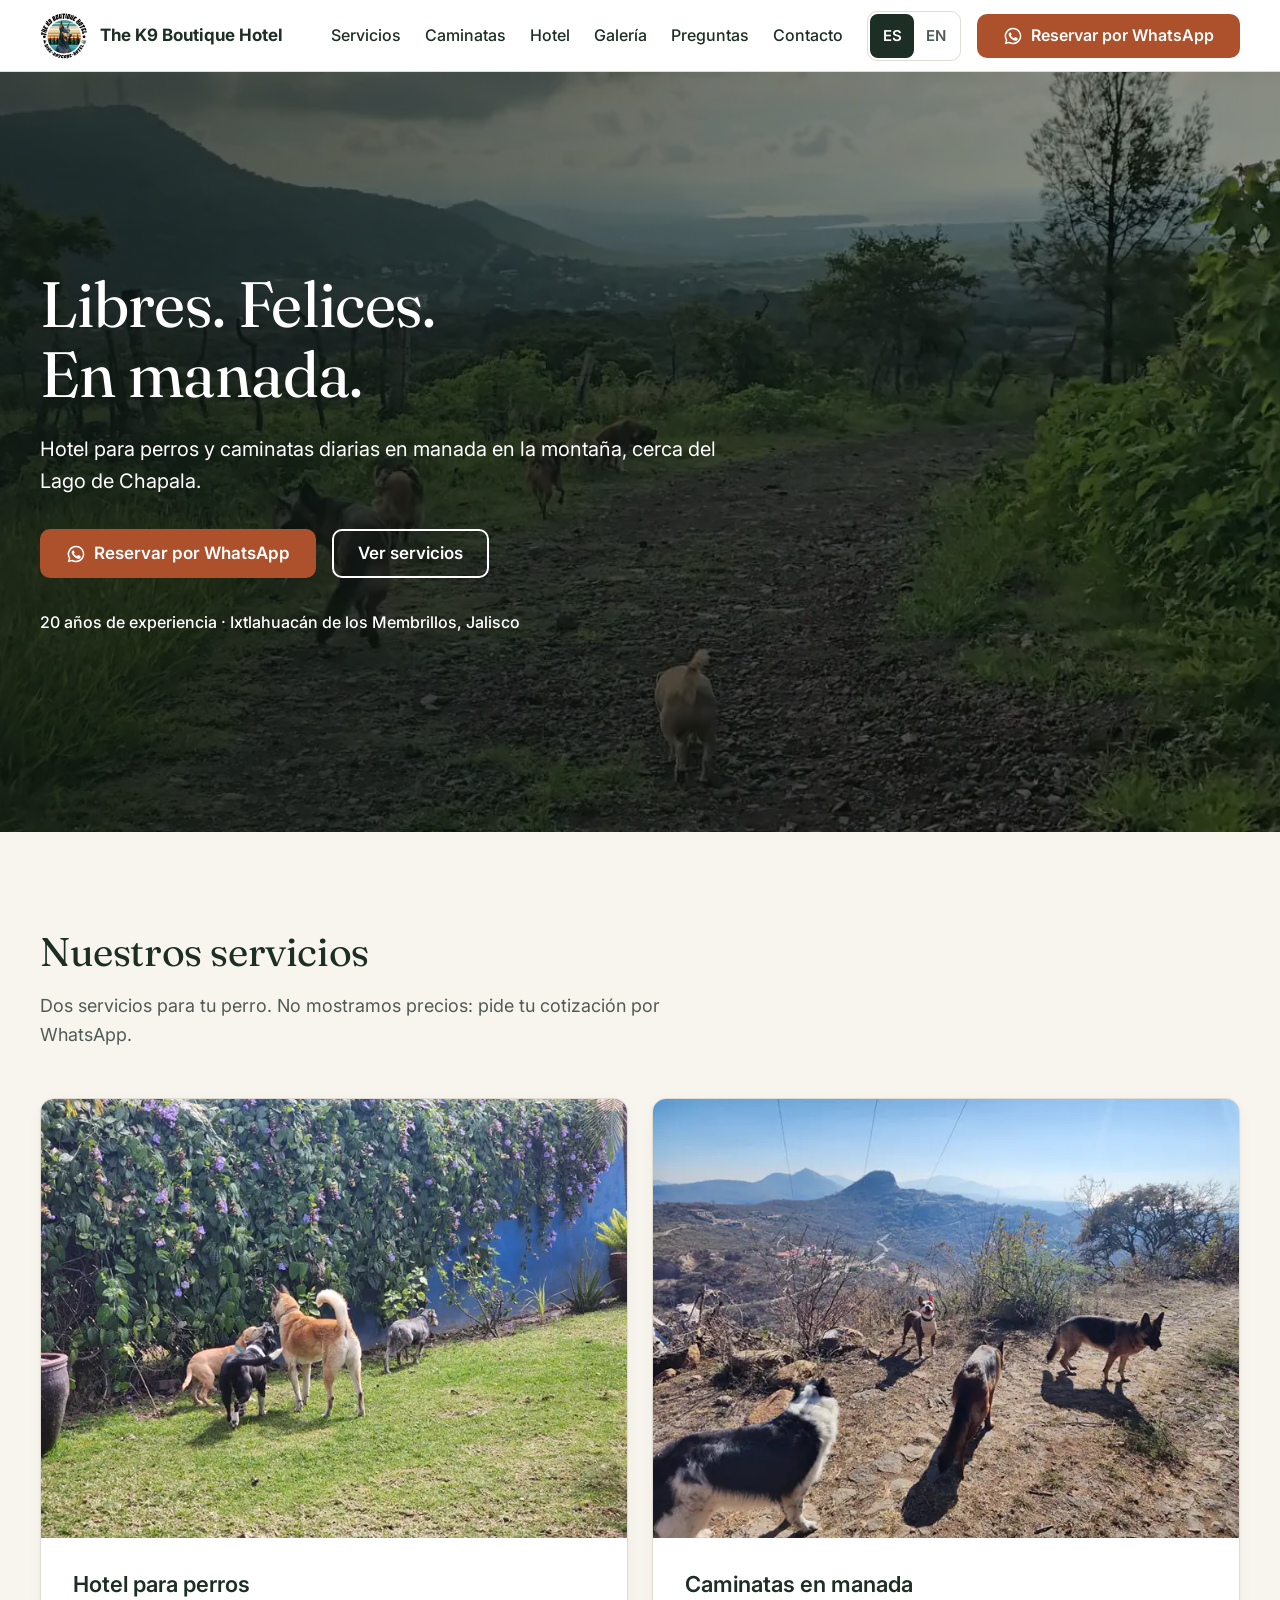
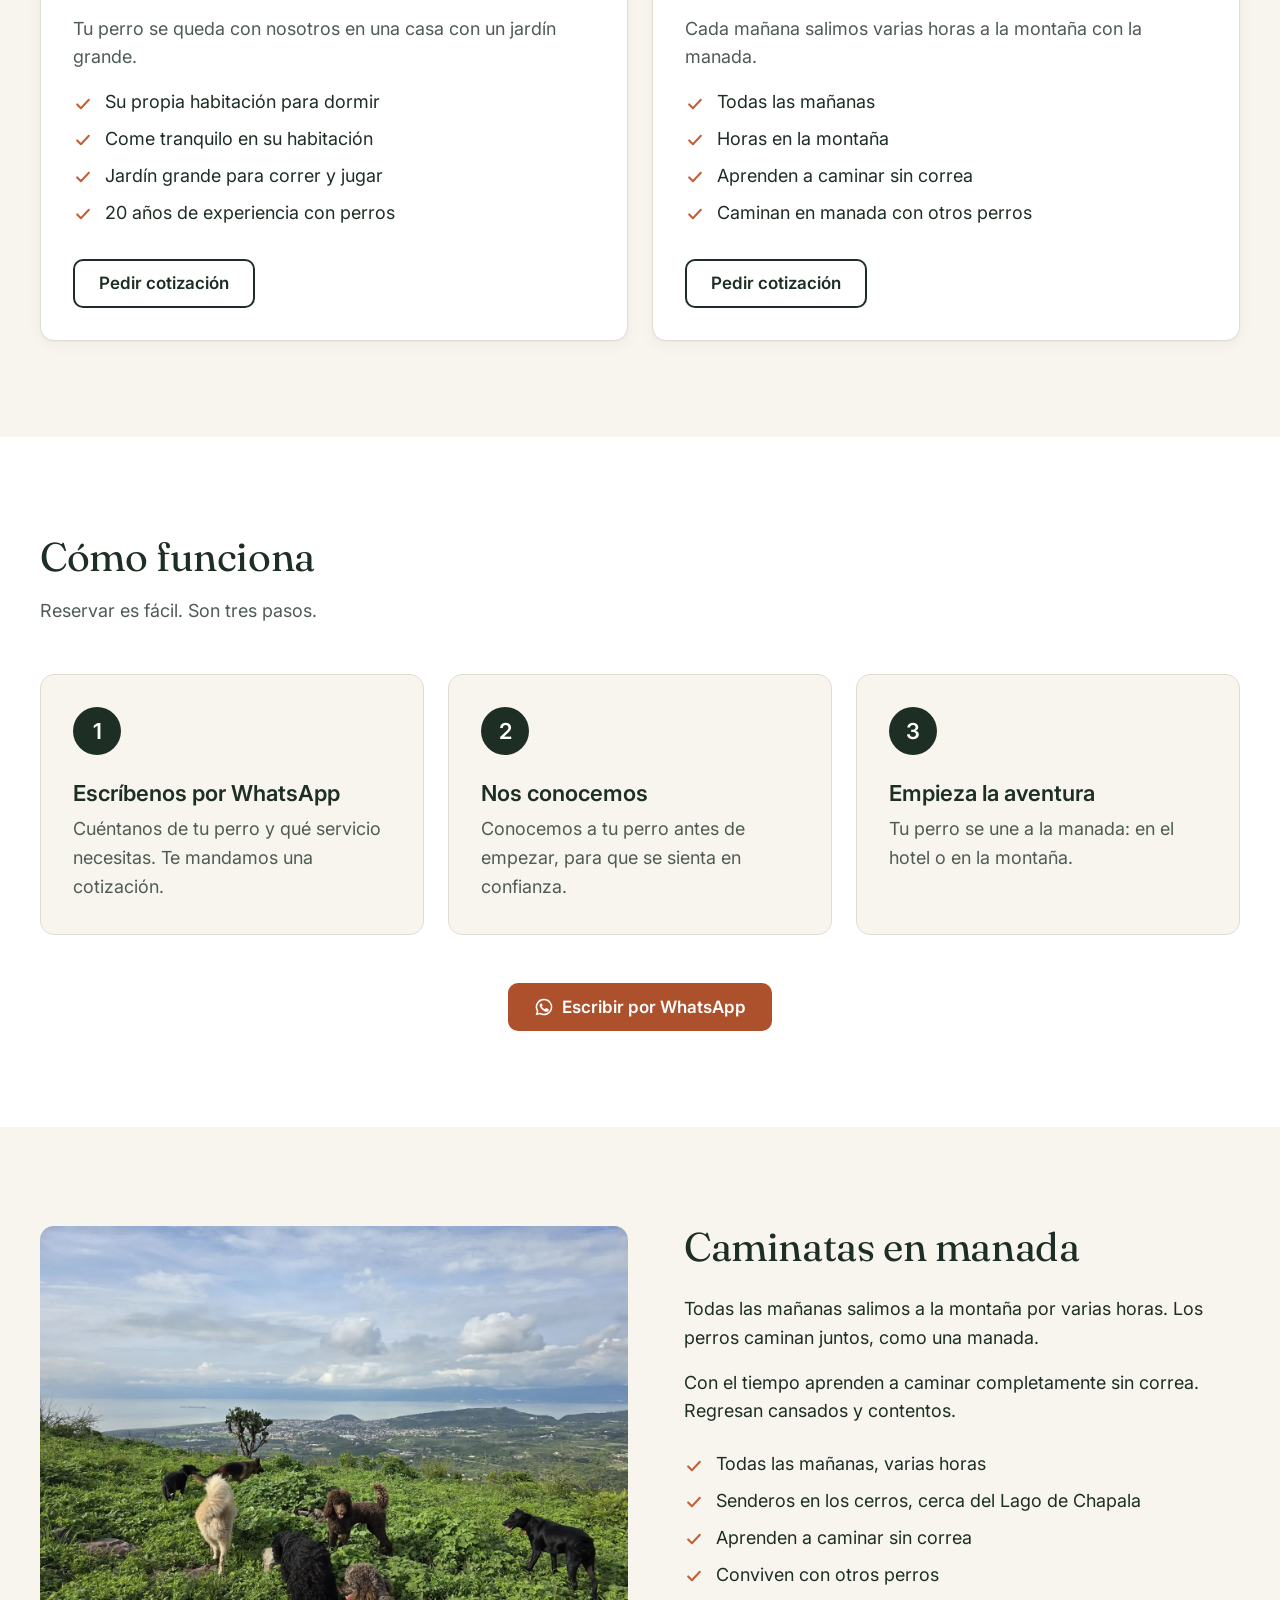
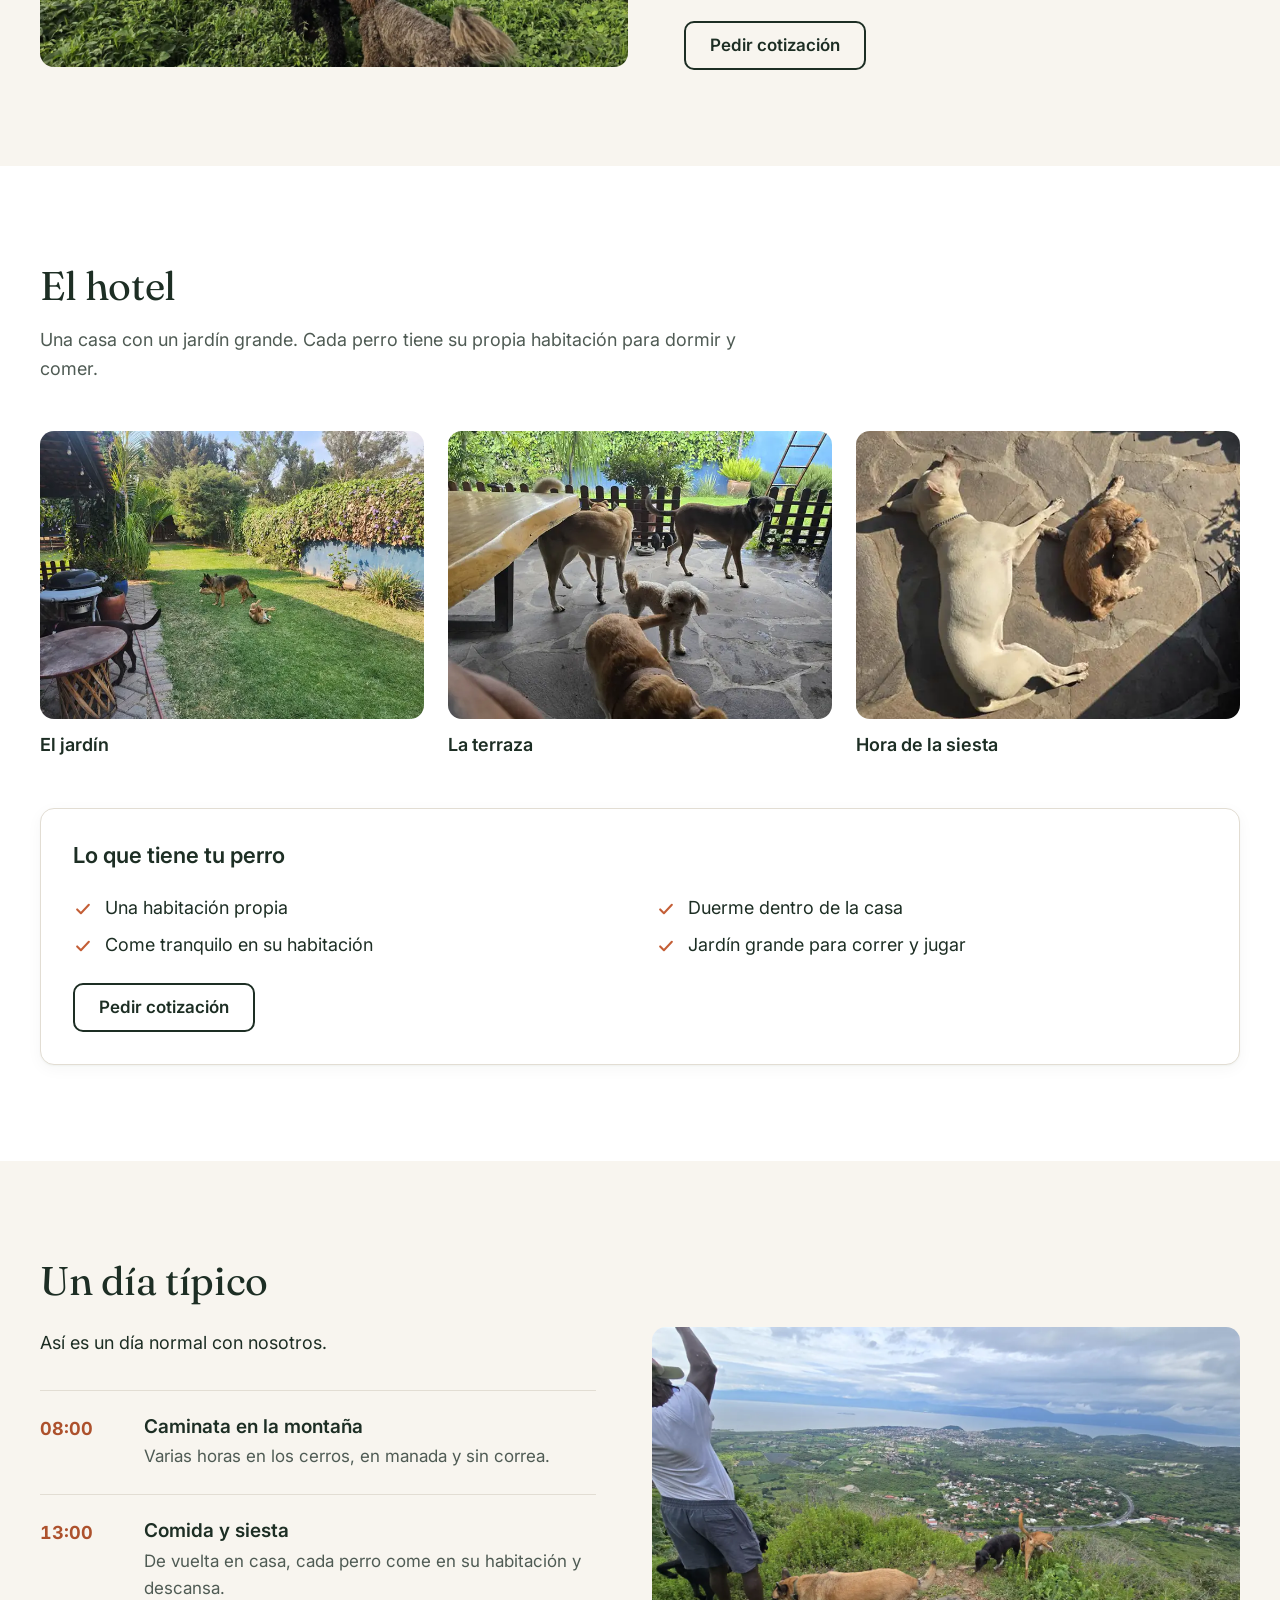
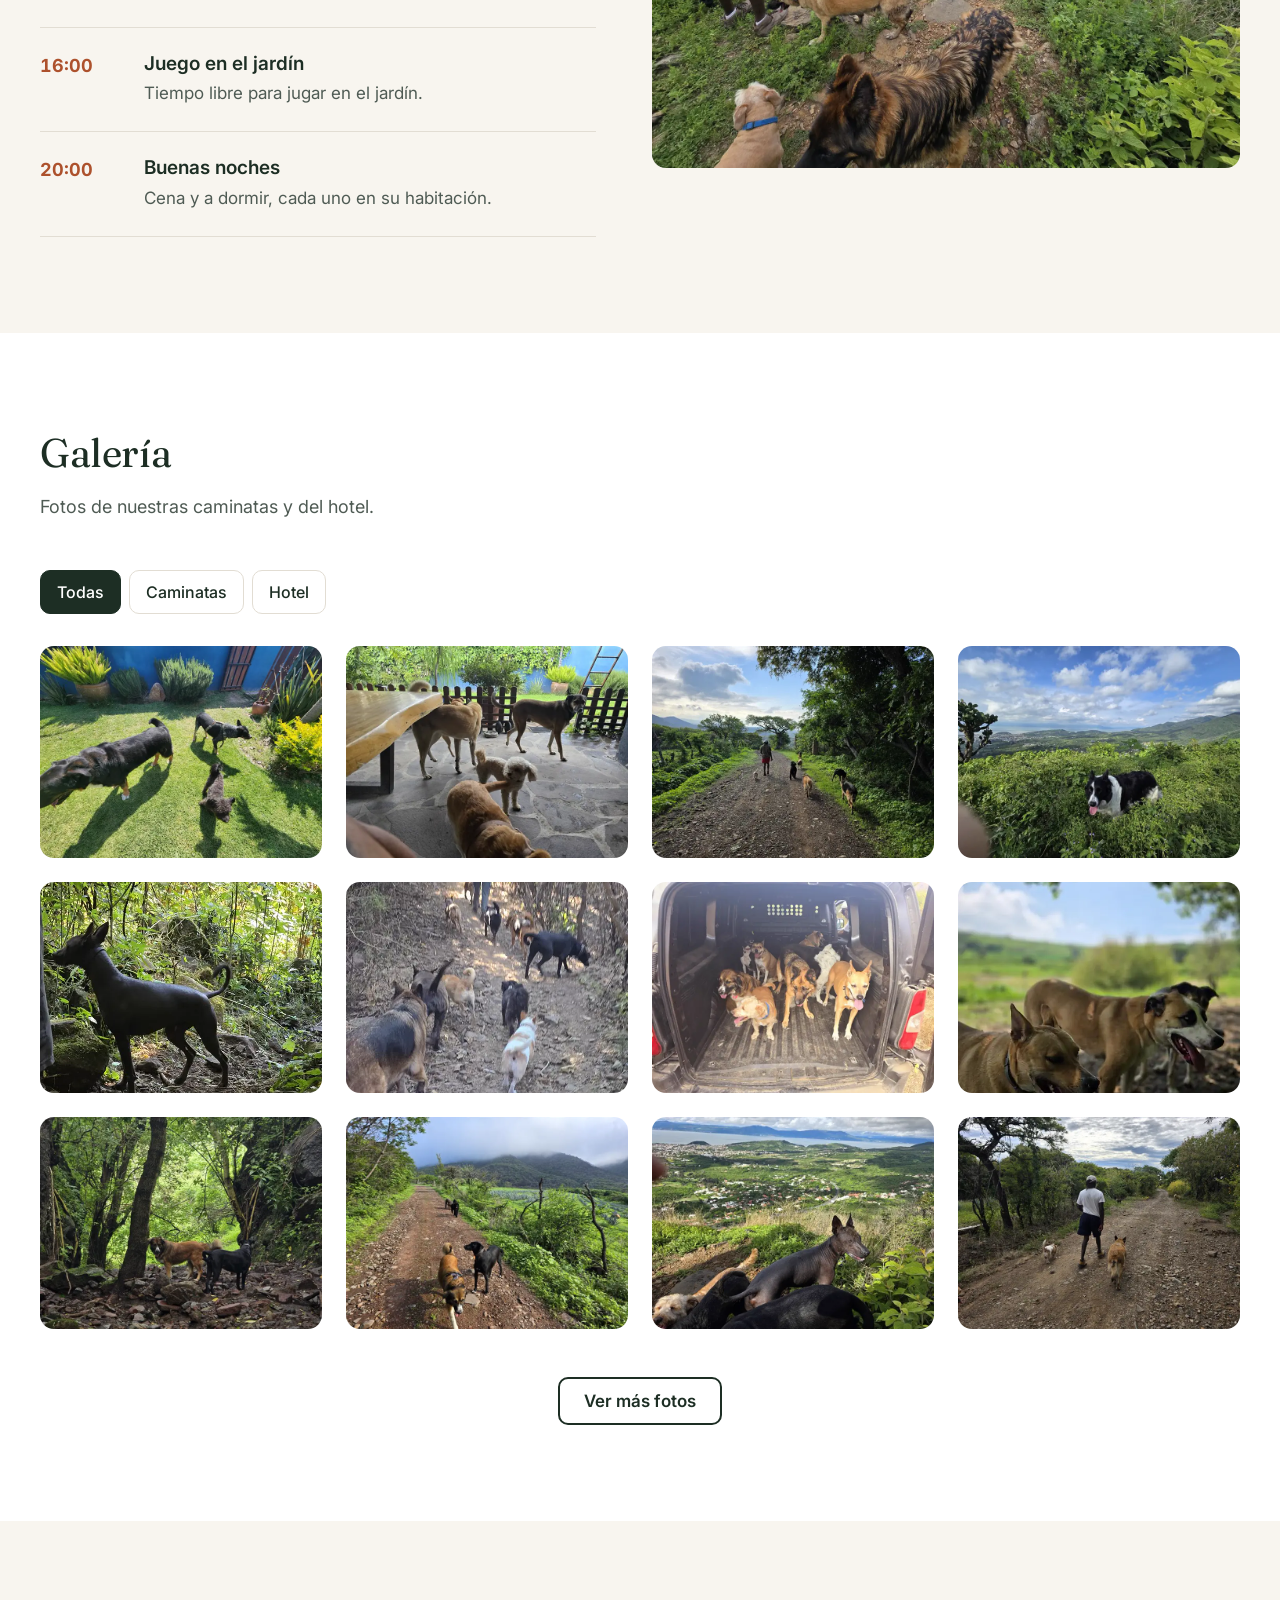
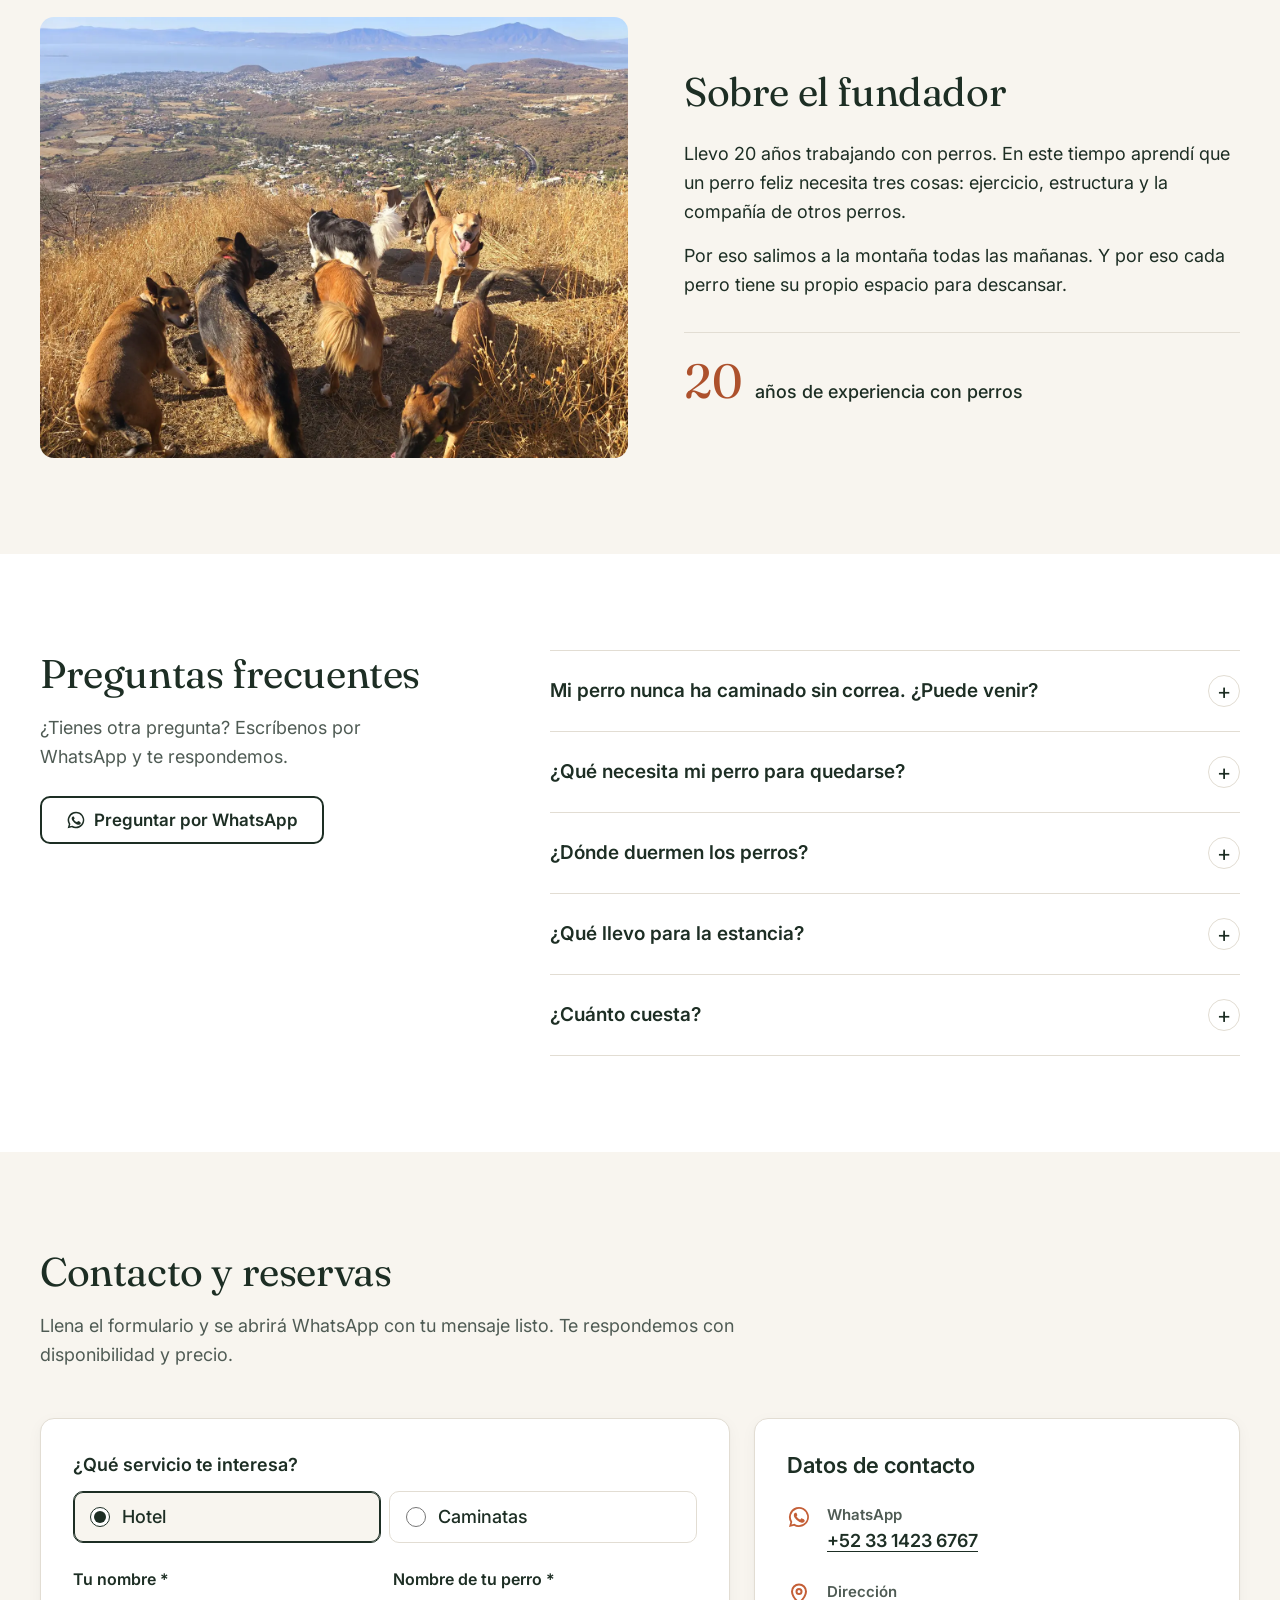
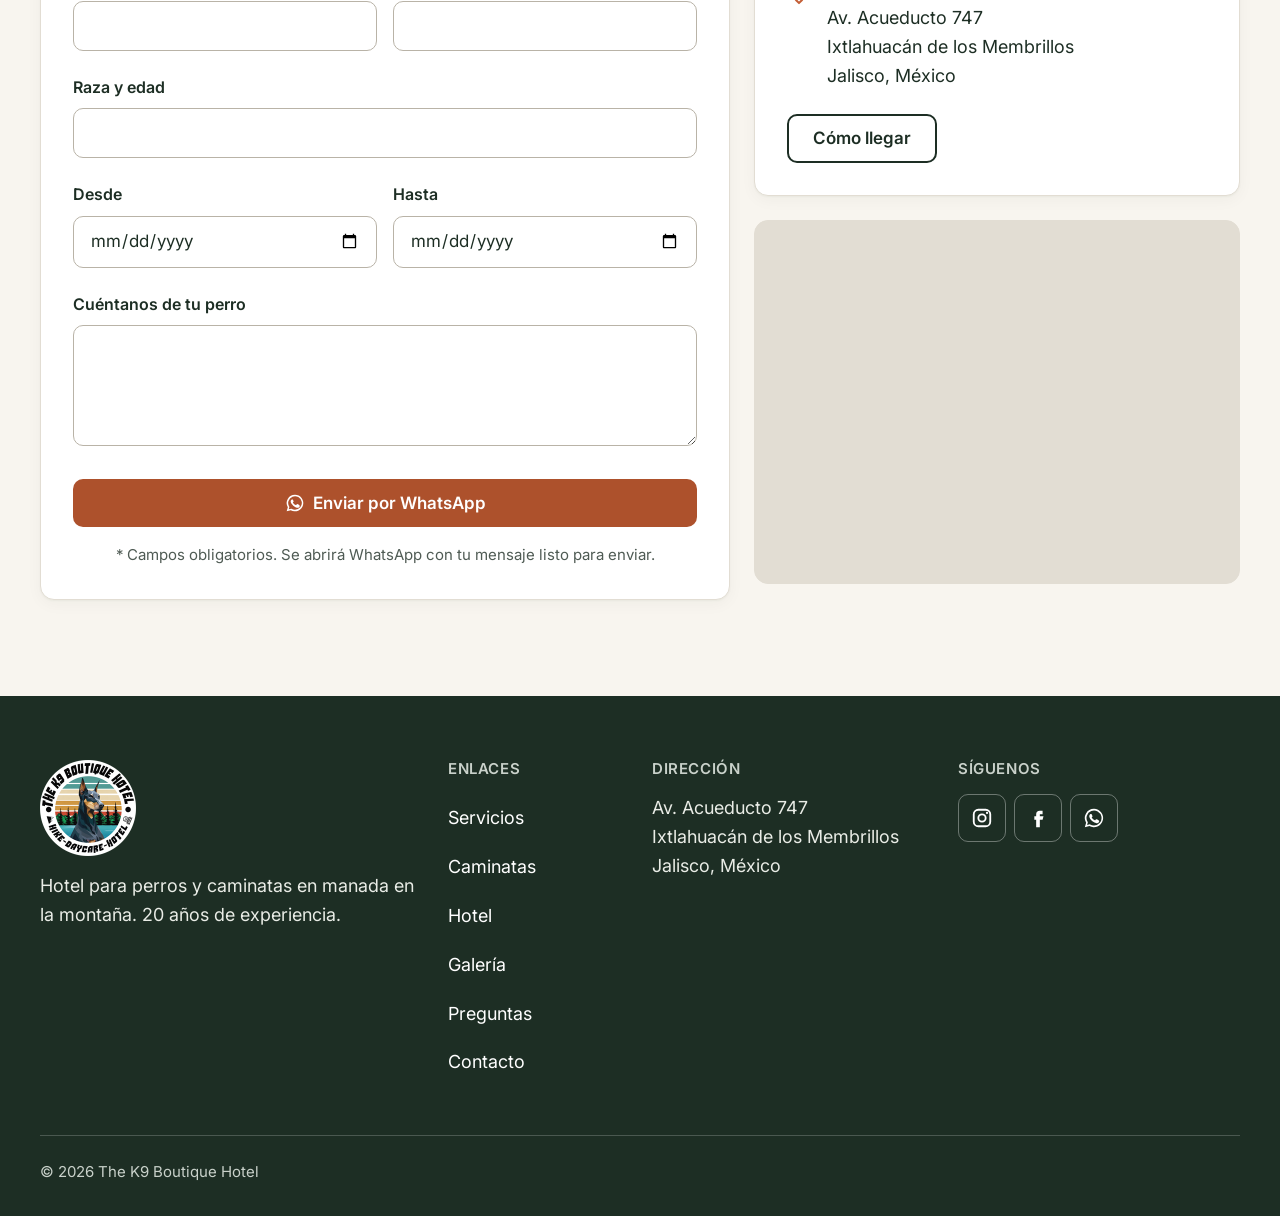
==== commit 4bec0fd8: "Set the real WhatsApp number (+52 33 1423 6767) Replace the placeholder in CONFIG so every WhatsApp " ====
--- a/index.html
+++ b/index.html
@@ -18,7 +18,7 @@
   <link rel="preconnect" href="https://fonts.gstatic.com" crossorigin>
   <link href="https://fonts.googleapis.com/css2?family=Fraunces:opsz,wght@9..144,400&family=Inter:wght@400;500;600;700&display=swap" rel="stylesheet">
   <link rel="preload" as="image" href="video/hero-poster.webp">
-  <link rel="stylesheet" href="css/styles.css?v=20261008b">
+  <link rel="stylesheet" href="css/styles.css?v=20261008c">
   <script type="application/ld+json">
   {
     "@context": "https://schema.org",
@@ -498,7 +498,7 @@
   <button class="lb-btn lb-next" type="button"><span class="sr-only es">Foto siguiente</span><span class="sr-only en">Next photo</span><svg viewBox="0 0 24 24" aria-hidden="true"><path d="M9 6l6 6-6 6" fill="none" stroke="currentColor" stroke-width="2"/></svg></button>
 </dialog>
 
-<script src="js/gallery-data.js?v=20261008b"></script>
-<script src="js/main.js?v=20261008b"></script>
+<script src="js/gallery-data.js?v=20261008c"></script>
+<script src="js/main.js?v=20261008c"></script>
 </body>
 </html>
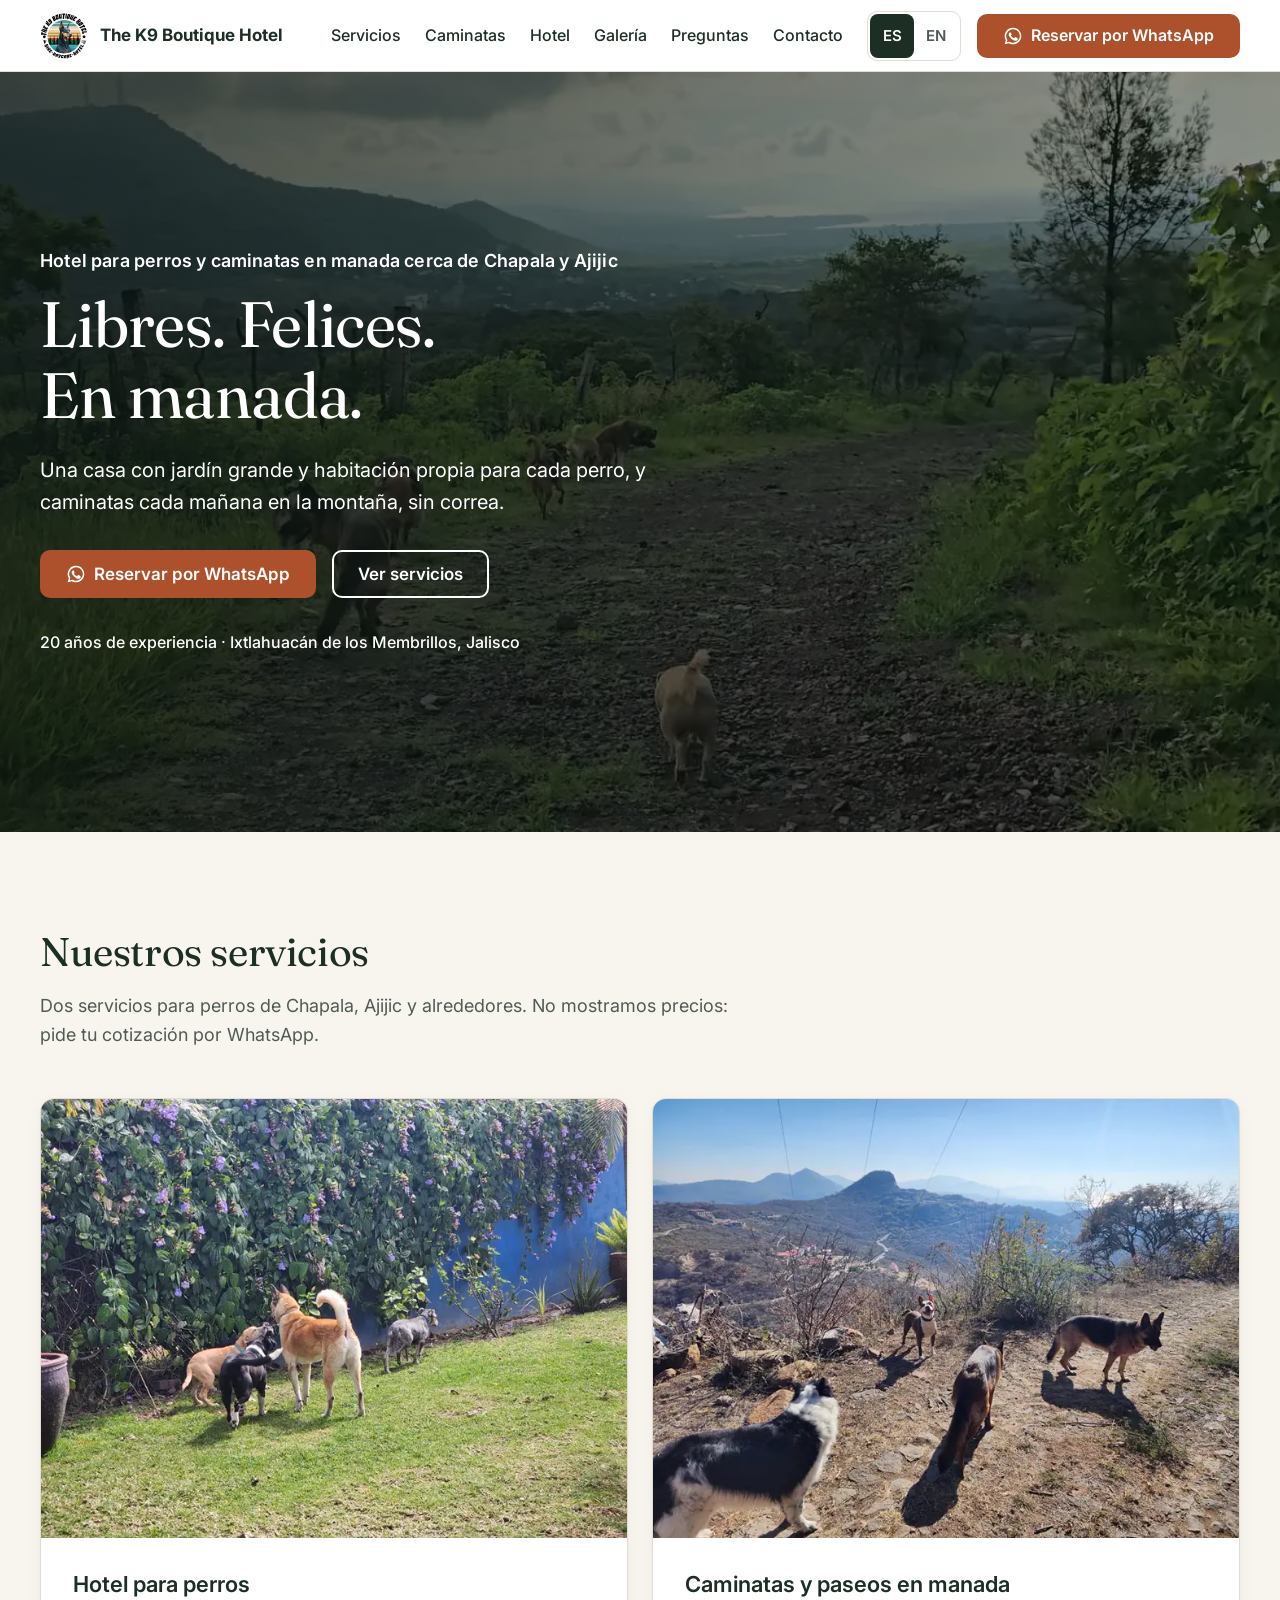
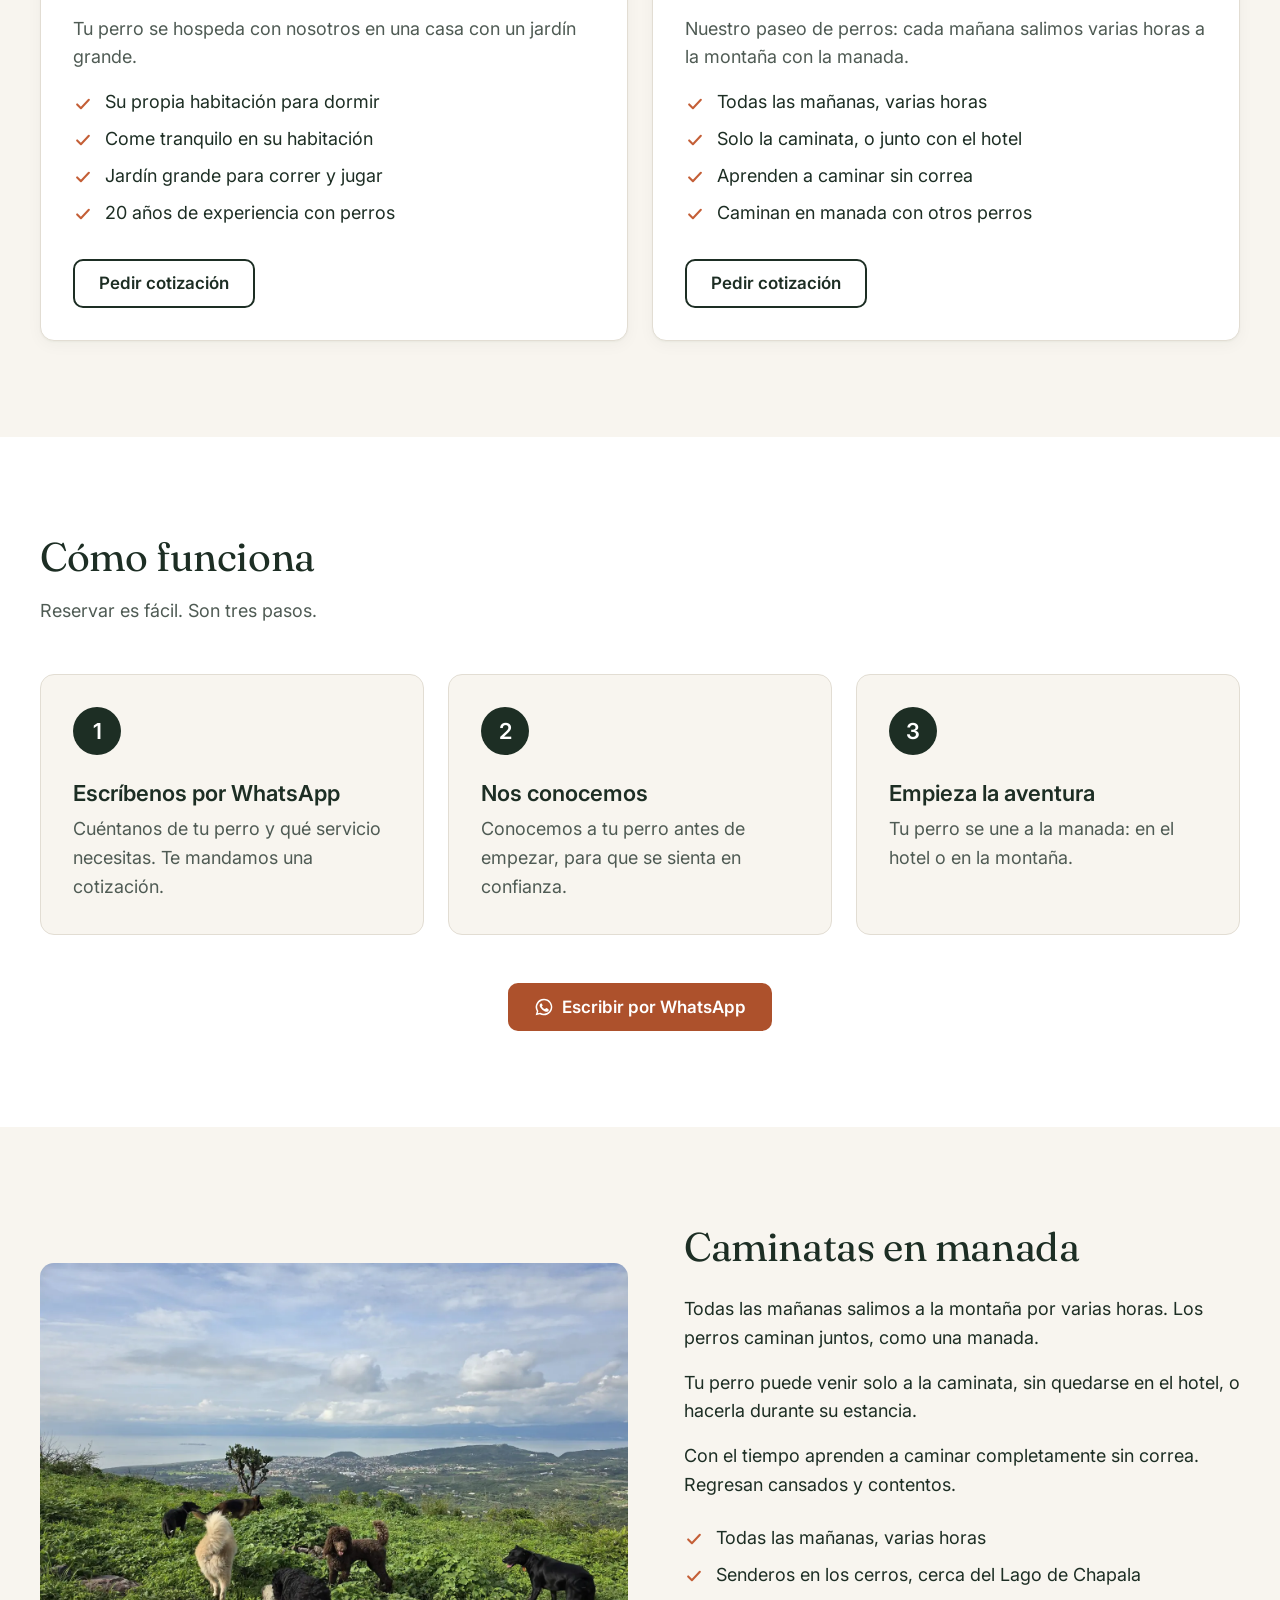
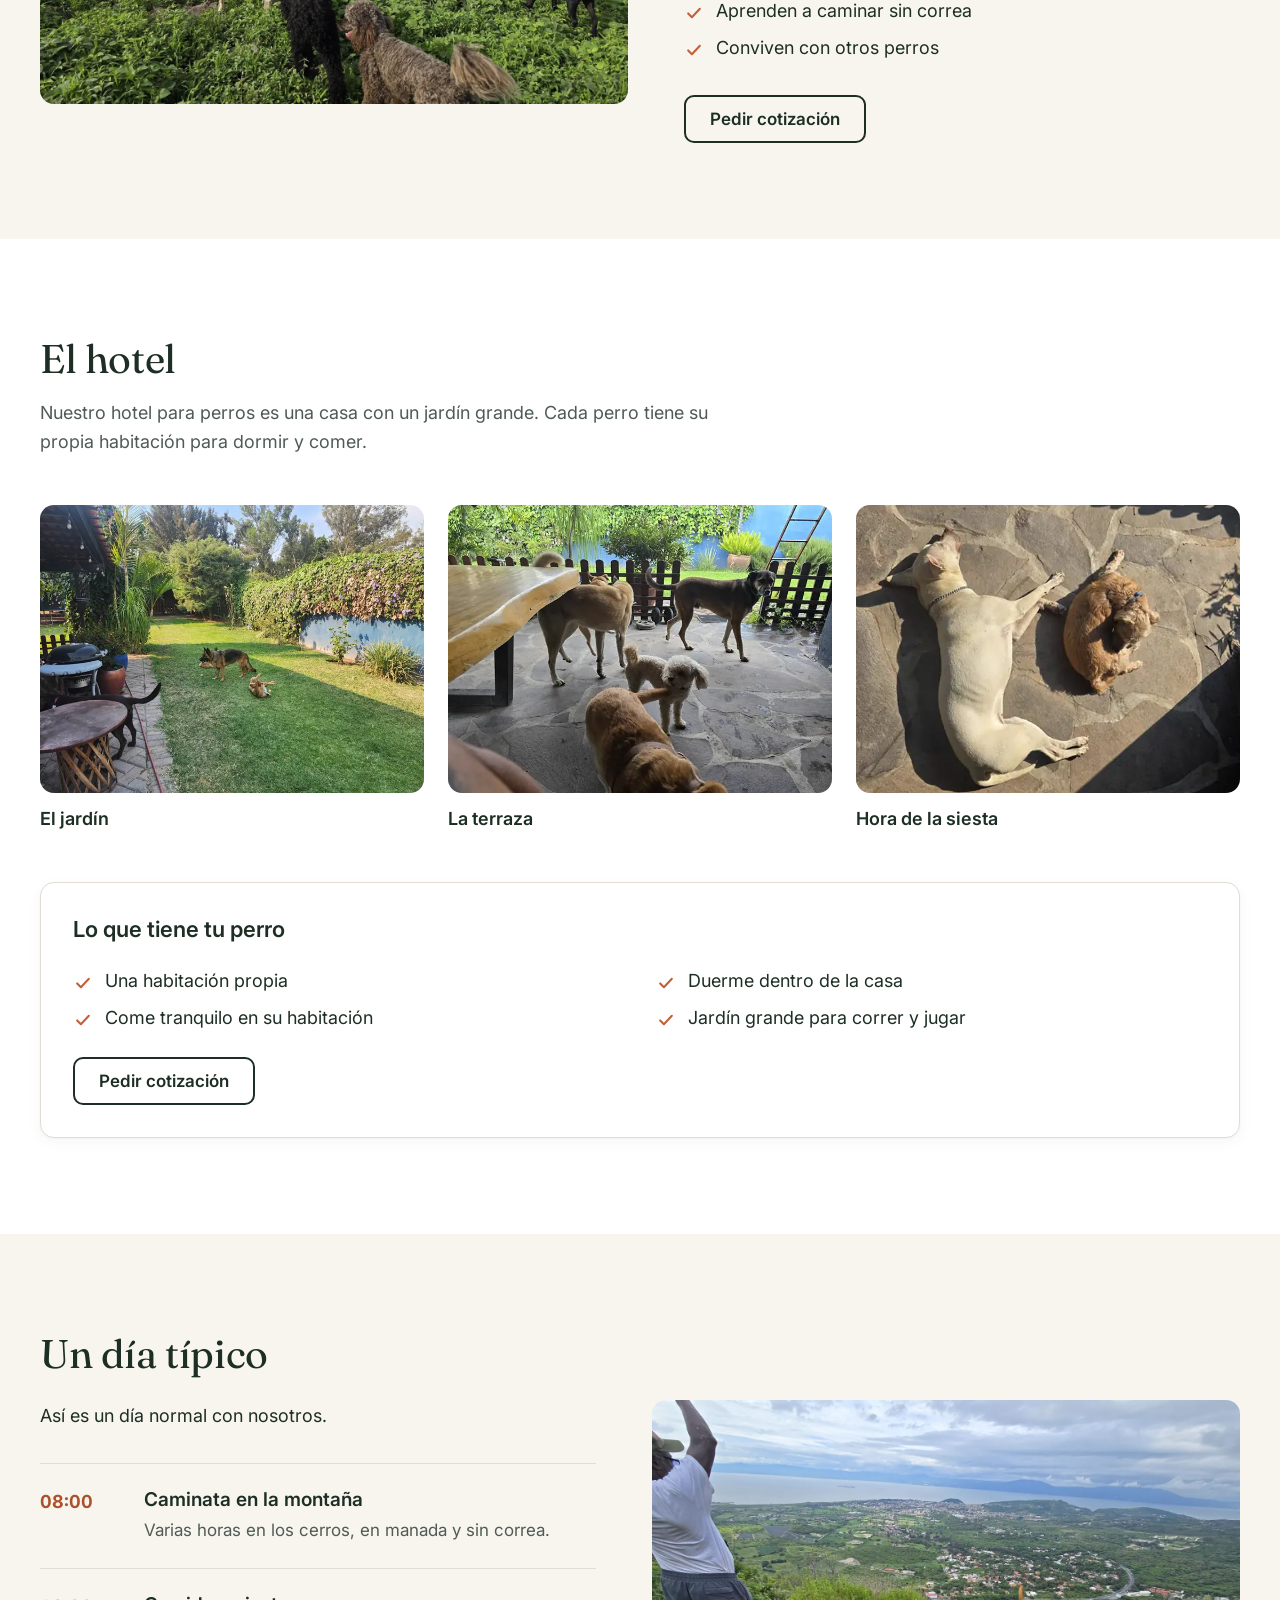
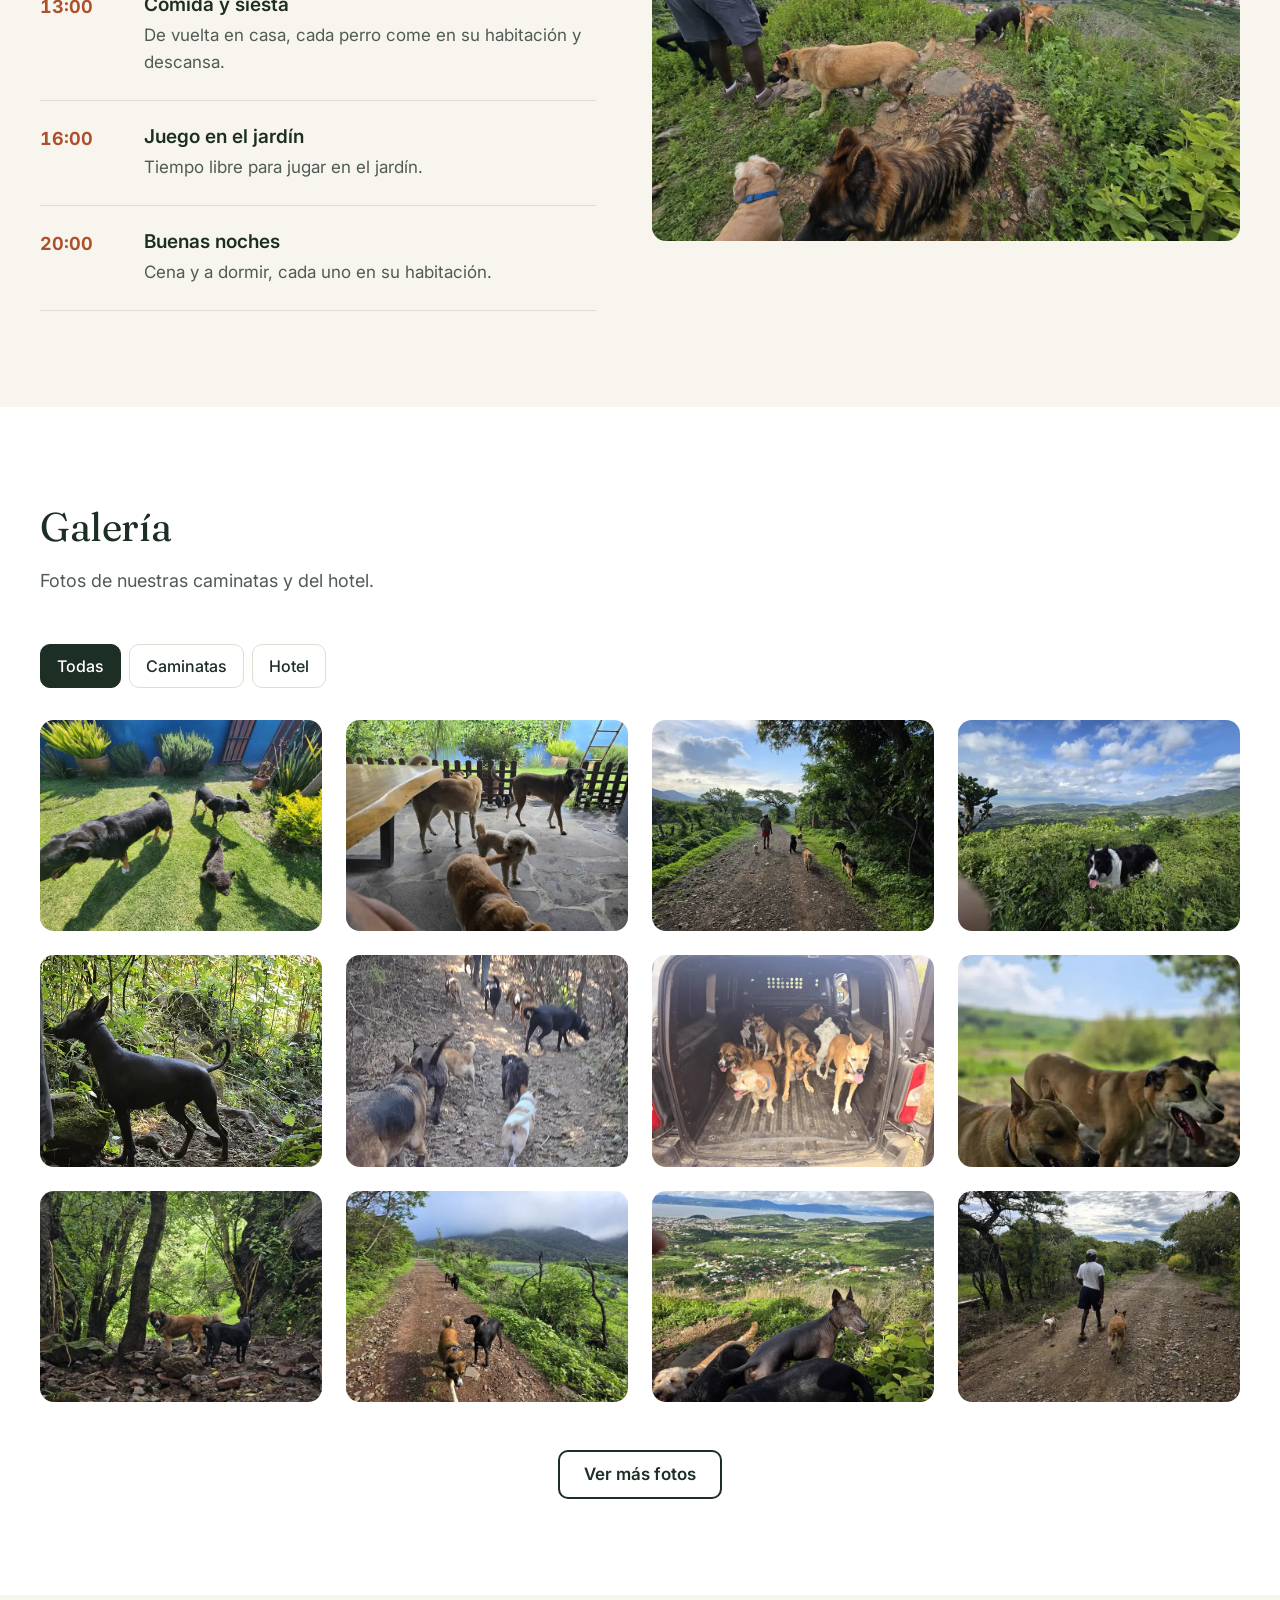
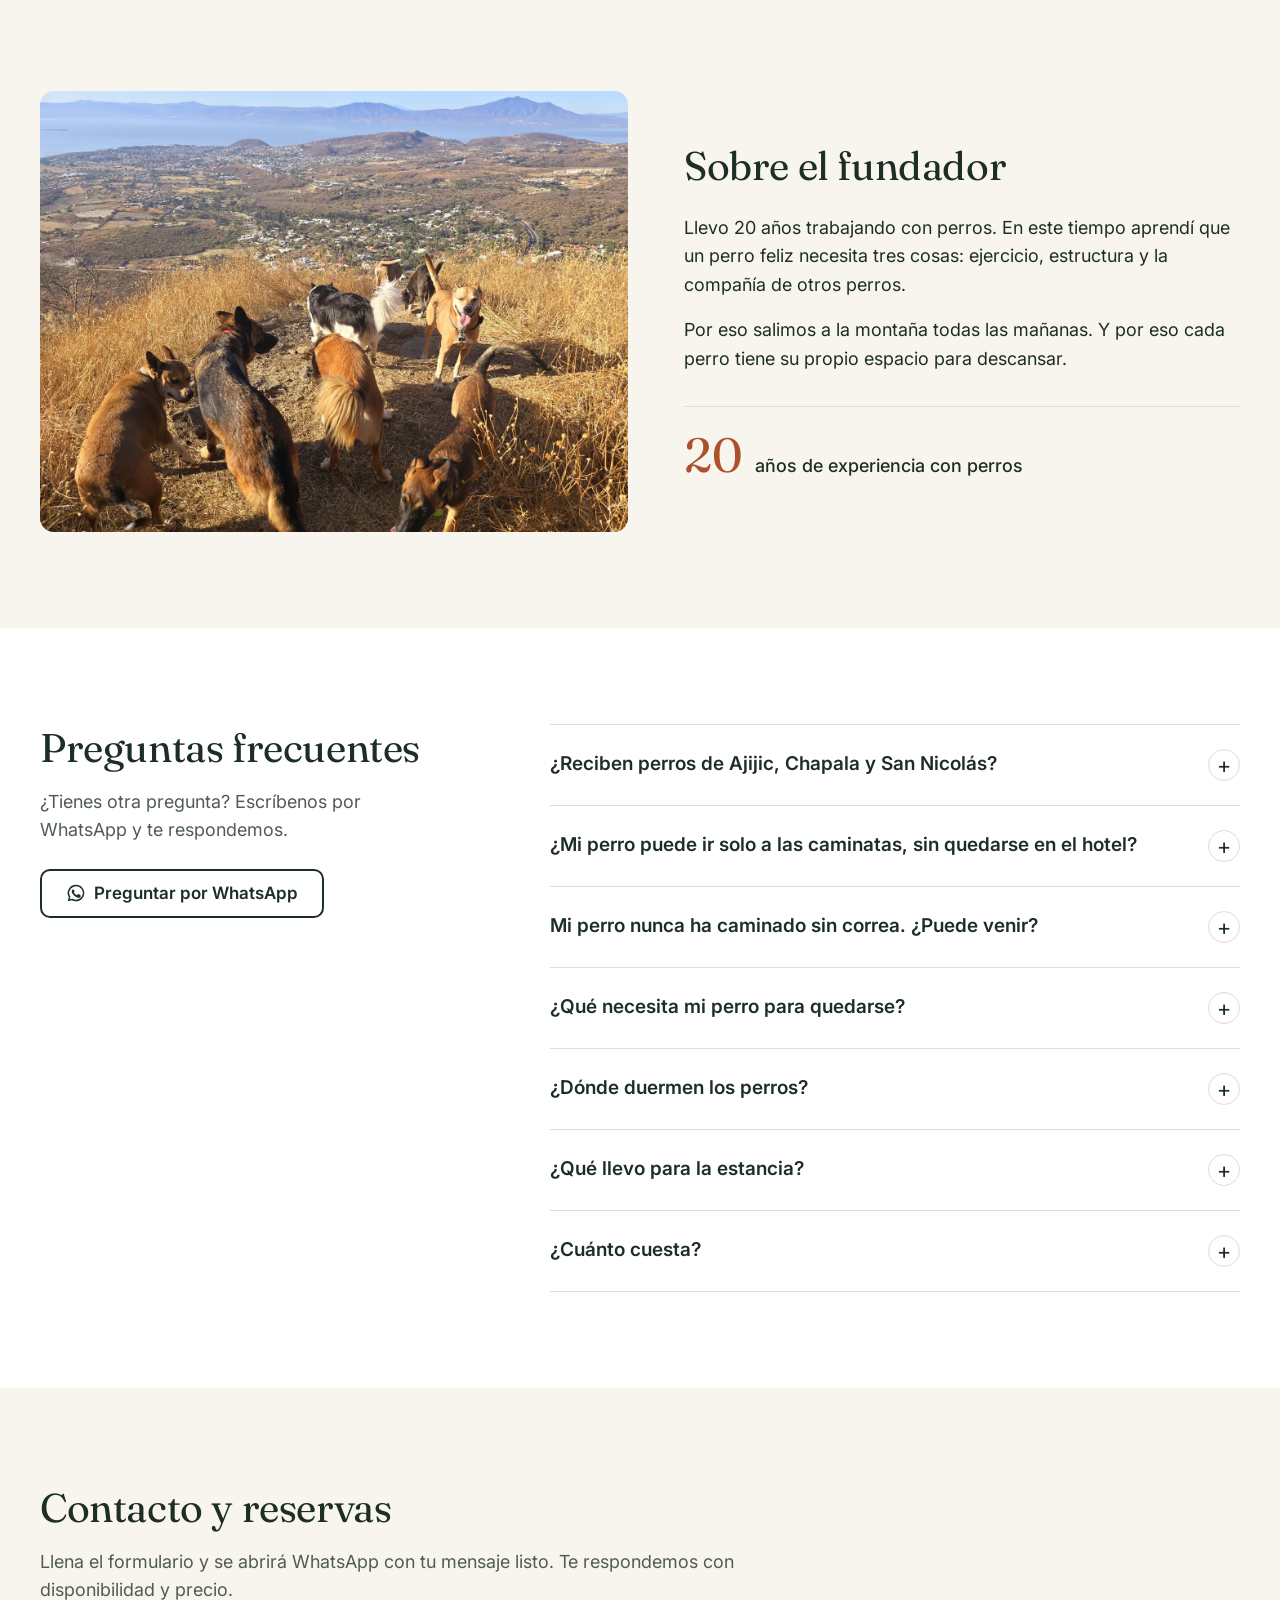
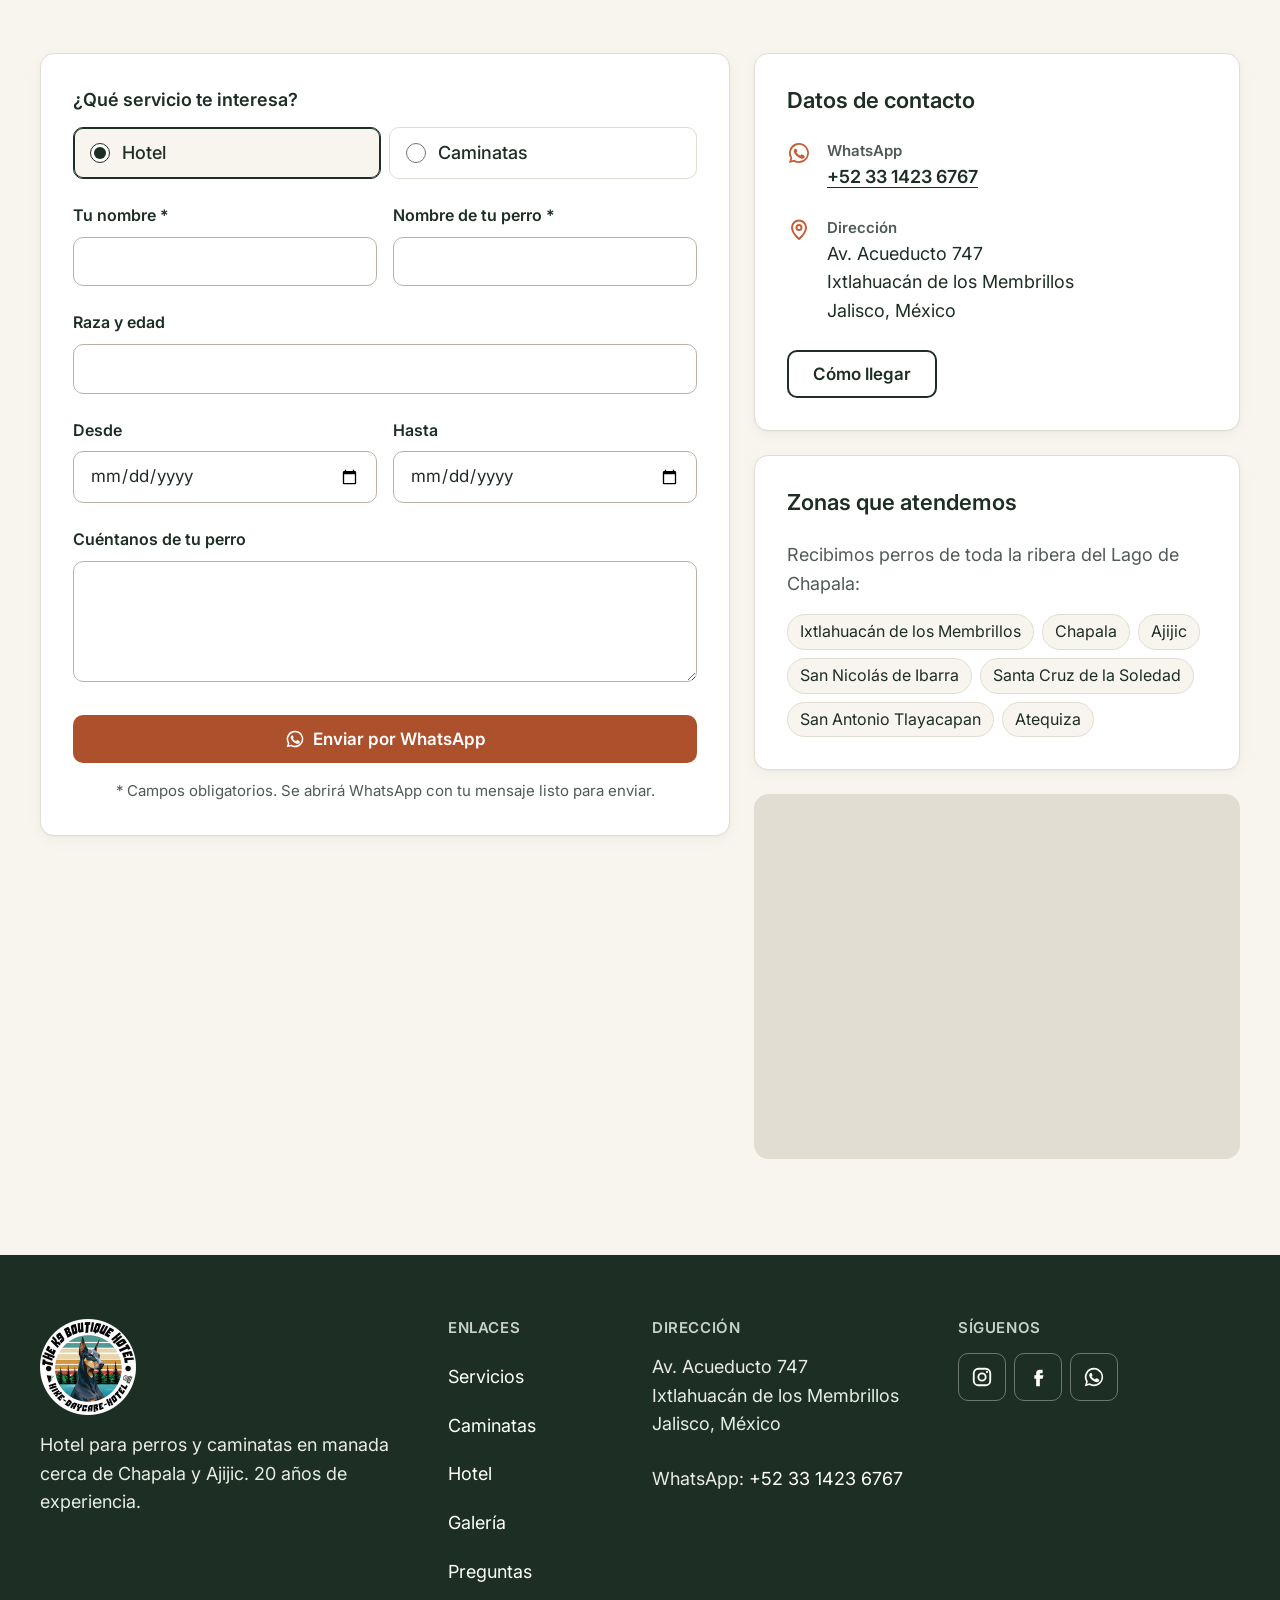
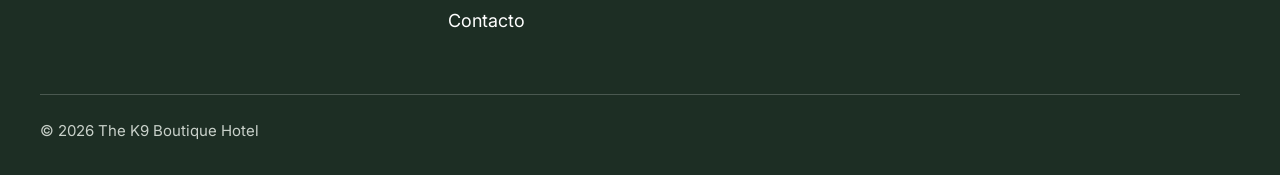
==== commit 0df0a557: "Set the live domain: thek9boutiquehotel.com SITE_URL is now set, so the build adds canonical and hre" ====
--- a/index.html
+++ b/index.html
@@ -3,30 +3,32 @@
 <head>
   <meta charset="utf-8">
   <meta name="viewport" content="width=device-width, initial-scale=1">
-  <title>The K9 Boutique Hotel · Hotel para perros y caminatas en la montaña · Jalisco</title>
-  <meta name="description" content="Hotel para perros y caminatas diarias en manada en la montaña, en Ixtlahuacán de los Membrillos, Jalisco, cerca del Lago de Chapala. 20 años de experiencia.">
-  <meta name="theme-color" content="#1d2e24">
+  <!-- SEO:START (generated by tools/build.py; edit SEO text there) -->
+  <title>Hotel para perros cerca de Chapala y Ajijic | The K9 Boutique Hotel</title>
+  <meta name="description" content="Hotel para perros y caminatas en manada sin correa, cerca de Chapala, Ajijic y San Nicolás de Ibarra. Habitación propia y 20 años de experiencia. Cotiza por WhatsApp.">
+  <link rel="canonical" href="https://thek9boutiquehotel.com/">
+  <link rel="alternate" hreflang="es-MX" href="https://thek9boutiquehotel.com/">
+  <link rel="alternate" hreflang="en" href="https://thek9boutiquehotel.com/en/">
+  <link rel="alternate" hreflang="x-default" href="https://thek9boutiquehotel.com/">
   <meta property="og:type" content="website">
-  <meta property="og:title" content="The K9 Boutique Hotel">
-  <meta property="og:description" content="Hotel para perros y caminatas en manada en la montaña. 20 años de experiencia en Jalisco.">
-  <meta property="og:image" content="img/og-image.png">
+  <meta property="og:site_name" content="The K9 Boutique Hotel">
+  <meta property="og:locale" content="es_MX">
+  <meta property="og:locale:alternate" content="en_US">
+  <meta property="og:title" content="Hotel para perros cerca de Chapala y Ajijic | The K9 Boutique Hotel">
+  <meta property="og:description" content="Hotel para perros y caminatas en manada sin correa, cerca de Chapala, Ajijic y San Nicolás de Ibarra. Habitación propia y 20 años de experiencia. Cotiza por WhatsApp.">
+  <meta property="og:url" content="https://thek9boutiquehotel.com/">
+  <meta property="og:image" content="https://thek9boutiquehotel.com/img/og-image.png">
   <meta property="og:image:width" content="1200">
   <meta property="og:image:height" content="630">
-  <link rel="icon" type="image/png" sizes="32x32" href="img/favicon-32.png">
-  <link rel="apple-touch-icon" href="img/apple-touch-icon.png">
-  <link rel="preconnect" href="https://fonts.googleapis.com">
-  <link rel="preconnect" href="https://fonts.gstatic.com" crossorigin>
-  <link href="https://fonts.googleapis.com/css2?family=Fraunces:opsz,wght@9..144,400&family=Inter:wght@400;500;600;700&display=swap" rel="stylesheet">
-  <link rel="preload" as="image" href="video/hero-poster.webp">
-  <link rel="stylesheet" href="css/styles.css?v=20261008c">
   <script type="application/ld+json">
   {
     "@context": "https://schema.org",
     "@type": "LocalBusiness",
     "name": "The K9 Boutique Hotel",
-    "description": "Hotel para perros y caminatas en manada en la montaña, sin correa.",
-    "image": "img/og-image.png",
-    "logo": "img/logo.png",
+    "description": "Hotel para perros con habitación propia y jardín grande, y caminatas diarias en manada en la montaña, sin correa. Cerca del Lago de Chapala.",
+    "telephone": "+523314236767",
+    "image": "https://thek9boutiquehotel.com/img/og-image.png",
+    "logo": "https://thek9boutiquehotel.com/img/logo.png",
     "address": {
       "@type": "PostalAddress",
       "streetAddress": "Av. Acueducto 747",
@@ -34,10 +36,77 @@
       "addressRegion": "Jalisco",
       "addressCountry": "MX"
     },
-    "areaServed": ["Ixtlahuacán de los Membrillos", "Chapala", "Ajijic", "Guadalajara"],
-    "sameAs": ["https://www.instagram.com/thek9boutiquehotel/", "https://www.facebook.com/people/The-k9-boutique-hotel/100063778140840/"]
+    "areaServed": [
+      {
+        "@type": "City",
+        "name": "Ixtlahuacán de los Membrillos"
+      },
+      {
+        "@type": "City",
+        "name": "Chapala"
+      },
+      {
+        "@type": "City",
+        "name": "Ajijic"
+      },
+      {
+        "@type": "City",
+        "name": "San Nicolás de Ibarra"
+      },
+      {
+        "@type": "City",
+        "name": "Santa Cruz de la Soledad"
+      },
+      {
+        "@type": "City",
+        "name": "San Antonio Tlayacapan"
+      },
+      {
+        "@type": "City",
+        "name": "Atequiza"
+      }
+    ],
+    "knowsLanguage": [
+      "es",
+      "en"
+    ],
+    "hasOfferCatalog": {
+      "@type": "OfferCatalog",
+      "name": "Servicios",
+      "itemListElement": [
+        {
+          "@type": "Offer",
+          "itemOffered": {
+            "@type": "Service",
+            "name": "Hotel para perros (pensión canina)"
+          }
+        },
+        {
+          "@type": "Offer",
+          "itemOffered": {
+            "@type": "Service",
+            "name": "Caminatas en manada (paseo de perros)"
+          }
+        }
+      ]
+    },
+    "sameAs": [
+      "https://www.instagram.com/thek9boutiquehotel/",
+      "https://www.facebook.com/people/The-k9-boutique-hotel/100063778140840/"
+    ],
+    "@id": "https://thek9boutiquehotel.com/#business",
+    "url": "https://thek9boutiquehotel.com/"
   }
   </script>
+  <!-- SEO:END -->
+  <meta name="theme-color" content="#1d2e24">
+  <link rel="icon" type="image/png" sizes="32x32" href="img/favicon-32.png">
+  <link rel="apple-touch-icon" href="img/apple-touch-icon.png">
+  <link rel="preconnect" href="https://fonts.googleapis.com">
+  <link rel="preconnect" href="https://fonts.gstatic.com" crossorigin>
+  <link href="https://fonts.googleapis.com/css2?family=Fraunces:opsz,wght@9..144,400&family=Inter:wght@400;500;600;700&display=swap" rel="stylesheet">
+  <link rel="preload" as="image" href="video/hero-poster.webp">
+  <link rel="stylesheet" href="css/styles.css?v=20261009">
 </head>
 <body>
 
@@ -67,10 +136,10 @@
 
     <div class="header-actions">
       <div class="lang" role="group" aria-label="Idioma / Language">
-        <button type="button" data-lang="es" aria-pressed="true" aria-label="Español">ES</button>
-        <button type="button" data-lang="en" aria-pressed="false" aria-label="English">EN</button>
+        <a href="./" data-lang-link="es" lang="es" hreflang="es" aria-label="Español" aria-current="page">ES</a>
+        <a href="en/" data-lang-link="en" lang="en" hreflang="en" aria-label="English">EN</a>
       </div>
-      <a href="#contacto" class="btn btn-primary header-book" data-wa>
+      <a href="https://wa.me/523314236767" class="btn btn-primary header-book" data-wa>
         <svg class="icon" aria-hidden="true"><use href="#i-wa"/></svg>
         <span class="es">Reservar por WhatsApp</span><span class="en">Book on WhatsApp</span>
       </a>
@@ -86,7 +155,7 @@
           <a href="#galeria"><span class="es">Galería</span><span class="en">Gallery</span></a>
           <a href="#preguntas"><span class="es">Preguntas</span><span class="en">FAQ</span></a>
           <a href="#contacto"><span class="es">Contacto</span><span class="en">Contact</span></a>
-          <a href="#contacto" class="btn btn-primary" data-wa>
+          <a href="https://wa.me/523314236767" class="btn btn-primary" data-wa>
             <svg class="icon" aria-hidden="true"><use href="#i-wa"/></svg>
             <span class="es">Reservar por WhatsApp</span><span class="en">Book on WhatsApp</span>
           </a>
@@ -104,16 +173,20 @@
     <source src="video/hero.mp4" type="video/mp4">
   </video>
   <div class="container hero-content">
-    <h1 id="hero-title">
+    <h1 class="hero-kicker" id="hero-title">
+      <span class="es">Hotel para perros y caminatas en manada cerca de Chapala y Ajijic</span>
+      <span class="en">Dog boarding and pack hikes near Ajijic and Chapala</span>
+    </h1>
+    <p class="slogan">
       <span class="es">Libres. Felices.<br>En manada.</span>
       <span class="en">Free. Happy.<br>As a pack.</span>
-    </h1>
+    </p>
     <p class="hero-text">
-      <span class="es">Hotel para perros y caminatas diarias en manada en la montaña, cerca del Lago de Chapala.</span>
-      <span class="en">A dog hotel and daily pack hikes in the mountains, near Lake Chapala.</span>
+      <span class="es">Una casa con jardín grande y habitación propia para cada perro, y caminatas cada mañana en la montaña, sin correa.</span>
+      <span class="en">A house with a big yard and a private room for every dog, plus off-leash mountain hikes every morning.</span>
     </p>
     <div class="actions">
-      <a href="#contacto" class="btn btn-primary" data-wa>
+      <a href="https://wa.me/523314236767" class="btn btn-primary" data-wa>
         <svg class="icon" aria-hidden="true"><use href="#i-wa"/></svg>
         <span class="es">Reservar por WhatsApp</span><span class="en">Book on WhatsApp</span>
       </a>
@@ -131,7 +204,7 @@
   <div class="container">
     <header class="section-head">
       <h2 id="servicios-title"><span class="es">Nuestros servicios</span><span class="en">Our services</span></h2>
-      <p><span class="es">Dos servicios para tu perro. No mostramos precios: pide tu cotización por WhatsApp.</span><span class="en">Two services for your dog. We don't list prices: ask us for a quote on WhatsApp.</span></p>
+      <p><span class="es">Dos servicios para perros de Chapala, Ajijic y alrededores. No mostramos precios: pide tu cotización por WhatsApp.</span><span class="en">Two services for dogs from Ajijic, Chapala and all of Lakeside. We don't list prices: ask us for a quote on WhatsApp.</span></p>
     </header>
 
     <div class="grid services">
@@ -139,8 +212,8 @@
         <img class="card-img" src="img/k9-0028-sm.webp" width="720" height="540" loading="lazy"
           alt="Perros jugando en el jardín del hotel" data-alt-en="Dogs playing in the hotel yard">
         <div class="card-body">
-          <h3><span class="es">Hotel para perros</span><span class="en">Dog hotel</span></h3>
-          <p><span class="es">Tu perro se queda con nosotros en una casa con un jardín grande.</span><span class="en">Your dog stays with us in a house with a big yard.</span></p>
+          <h3><span class="es">Hotel para perros</span><span class="en">Dog hotel &amp; boarding</span></h3>
+          <p><span class="es">Tu perro se hospeda con nosotros en una casa con un jardín grande.</span><span class="en">Your dog boards with us in a house with a big yard.</span></p>
           <ul class="checklist">
             <li><span class="es">Su propia habitación para dormir</span><span class="en">Their own room to sleep in</span></li>
             <li><span class="es">Come tranquilo en su habitación</span><span class="en">Meals in peace in their own room</span></li>
@@ -155,11 +228,11 @@
         <img class="card-img" src="img/k9-0144-sm.webp" width="720" height="540" loading="lazy"
           alt="La manada caminando sin correa en la montaña" data-alt-en="The pack walking off leash in the mountains">
         <div class="card-body">
-          <h3><span class="es">Caminatas en manada</span><span class="en">Pack hikes</span></h3>
-          <p><span class="es">Cada mañana salimos varias horas a la montaña con la manada.</span><span class="en">Every morning we spend hours in the mountains with the pack.</span></p>
+          <h3><span class="es">Caminatas y paseos en manada</span><span class="en">Pack hikes &amp; dog walking</span></h3>
+          <p><span class="es">Nuestro paseo de perros: cada mañana salimos varias horas a la montaña con la manada.</span><span class="en">Our dog walking service: every morning we spend hours in the mountains with the pack.</span></p>
           <ul class="checklist">
-            <li><span class="es">Todas las mañanas</span><span class="en">Every morning</span></li>
-            <li><span class="es">Horas en la montaña</span><span class="en">Hours in the mountains</span></li>
+            <li><span class="es">Todas las mañanas, varias horas</span><span class="en">Every morning, for several hours</span></li>
+            <li><span class="es">Solo la caminata, o junto con el hotel</span><span class="en">Hike only, or as part of a hotel stay</span></li>
             <li><span class="es">Aprenden a caminar sin correa</span><span class="en">Dogs learn to walk off leash</span></li>
             <li><span class="es">Caminan en manada con otros perros</span><span class="en">They walk as a pack with other dogs</span></li>
           </ul>
@@ -195,7 +268,7 @@
       </li>
     </ol>
     <div class="actions actions-center">
-      <a href="#contacto" class="btn btn-primary" data-wa>
+      <a href="https://wa.me/523314236767" class="btn btn-primary" data-wa>
         <svg class="icon" aria-hidden="true"><use href="#i-wa"/></svg>
         <span class="es">Escribir por WhatsApp</span><span class="en">Message us on WhatsApp</span>
       </a>
@@ -211,6 +284,7 @@
     <div class="split-text">
       <h2 id="caminatas-title"><span class="es">Caminatas en manada</span><span class="en">Pack hikes</span></h2>
       <p><span class="es">Todas las mañanas salimos a la montaña por varias horas. Los perros caminan juntos, como una manada.</span><span class="en">Every morning we head into the mountains for several hours. The dogs walk together, as a pack.</span></p>
+      <p><span class="es">Tu perro puede venir solo a la caminata, sin quedarse en el hotel, o hacerla durante su estancia.</span><span class="en">Your dog can join just for the hike, without staying at the hotel, or as part of a hotel stay.</span></p>
       <p><span class="es">Con el tiempo aprenden a caminar completamente sin correa. Regresan cansados y contentos.</span><span class="en">Over time they learn to walk completely off leash. They come back tired and happy.</span></p>
       <ul class="checklist">
         <li><span class="es">Todas las mañanas, varias horas</span><span class="en">Every morning, for several hours</span></li>
@@ -228,7 +302,7 @@
   <div class="container">
     <header class="section-head">
       <h2 id="hotel-title"><span class="es">El hotel</span><span class="en">The hotel</span></h2>
-      <p><span class="es">Una casa con un jardín grande. Cada perro tiene su propia habitación para dormir y comer.</span><span class="en">A house with a big yard. Every dog has their own room to sleep and eat.</span></p>
+      <p><span class="es">Nuestro hotel para perros es una casa con un jardín grande. Cada perro tiene su propia habitación para dormir y comer.</span><span class="en">Our dog boarding is a house with a big yard. Every dog has their own room to sleep and eat.</span></p>
     </header>
     <div class="grid">
       <figure class="figure">
@@ -347,12 +421,20 @@
     <header class="faq-head">
       <h2 id="preguntas-title"><span class="es">Preguntas frecuentes</span><span class="en">Frequently asked questions</span></h2>
       <p><span class="es">¿Tienes otra pregunta? Escríbenos por WhatsApp y te respondemos.</span><span class="en">Have another question? Message us on WhatsApp and we'll answer.</span></p>
-      <a href="#contacto" class="btn btn-secondary" data-wa>
+      <a href="https://wa.me/523314236767" class="btn btn-secondary" data-wa>
         <svg class="icon" aria-hidden="true"><use href="#i-wa"/></svg>
         <span class="es">Preguntar por WhatsApp</span><span class="en">Ask on WhatsApp</span>
       </a>
     </header>
     <div class="faq-list">
+      <details class="faq-item" name="faq">
+        <summary><span class="es">¿Reciben perros de Ajijic, Chapala y San Nicolás?</span><span class="en">Do you take dogs from Ajijic, Chapala and San Nicolás?</span></summary>
+        <p><span class="es">Sí. Estamos en Ixtlahuacán de los Membrillos, cerca del Lago de Chapala. Recibimos perros de Chapala, Ajijic, San Nicolás de Ibarra, Santa Cruz de la Soledad, San Antonio Tlayacapan, Atequiza y alrededores.</span><span class="en">Yes. We're in Ixtlahuacán de los Membrillos, near Lake Chapala. We welcome dogs from Chapala, Ajijic, San Nicolás de Ibarra, Santa Cruz de la Soledad, San Antonio Tlayacapan, Atequiza and the rest of Lakeside.</span></p>
+      </details>
+      <details class="faq-item" name="faq">
+        <summary><span class="es">¿Mi perro puede ir solo a las caminatas, sin quedarse en el hotel?</span><span class="en">Can my dog join the hikes without staying at the hotel?</span></summary>
+        <p><span class="es">Sí. Tu perro puede unirse a las caminatas de la mañana sin hospedarse. Escríbenos por WhatsApp para ver días y horarios.</span><span class="en">Yes. Your dog can join the morning hikes without boarding. Message us on WhatsApp to arrange days and times.</span></p>
+      </details>
       <details class="faq-item" name="faq">
         <summary><span class="es">Mi perro nunca ha caminado sin correa. ¿Puede venir?</span><span class="en">My dog has never walked off leash. Can they come?</span></summary>
         <p><span class="es">Sí. La mayoría llegan así. Vamos poco a poco y cada perro aprende a su ritmo, con ayuda de la manada.</span><span class="en">Yes. Most dogs arrive that way. We go step by step and each dog learns at their own pace, with help from the pack.</span></p>
@@ -433,7 +515,7 @@
           <ul class="contact-list">
             <li>
               <svg class="icon" aria-hidden="true"><use href="#i-wa"/></svg>
-              <div><strong>WhatsApp</strong><a href="#contacto" data-wa data-phone>WhatsApp</a></div>
+              <div><strong>WhatsApp</strong><a href="https://wa.me/523314236767" data-wa data-phone>+52 33 1423 6767</a></div>
             </li>
             <li>
               <svg class="icon" aria-hidden="true"><use href="#i-pin"/></svg>
@@ -443,6 +525,19 @@
           </ul>
           <a class="btn btn-secondary" target="_blank" rel="noopener" href="https://www.google.com/maps/search/?api=1&amp;query=Av.+Acueducto+747,+Ixtlahuac%C3%A1n+de+los+Membrillos,+Jalisco"><span class="es">Cómo llegar</span><span class="en">Get directions</span></a>
         </div>
+        <div class="card">
+          <h3><span class="es">Zonas que atendemos</span><span class="en">Areas we serve</span></h3>
+          <p class="areas-intro"><span class="es">Recibimos perros de toda la ribera del Lago de Chapala:</span><span class="en">We welcome dogs from all around Lakeside:</span></p>
+          <ul class="area-list">
+            <li>Ixtlahuacán de los Membrillos</li>
+            <li>Chapala</li>
+            <li>Ajijic</li>
+            <li>San Nicolás de Ibarra</li>
+            <li>Santa Cruz de la Soledad</li>
+            <li>San Antonio Tlayacapan</li>
+            <li>Atequiza</li>
+          </ul>
+        </div>
         <div class="map">
           <iframe title="Mapa: Av. Acueducto 747, Ixtlahuacán de los Membrillos" data-title-en="Map: Av. Acueducto 747, Ixtlahuacán de los Membrillos" loading="lazy" referrerpolicy="no-referrer-when-downgrade"
             src="https://www.google.com/maps?q=Av.+Acueducto+747,+Ixtlahuac%C3%A1n+de+los+Membrillos,+Jalisco,+M%C3%A9xico&amp;z=14&amp;output=embed"></iframe>
@@ -459,7 +554,7 @@
   <div class="container grid">
     <div class="footer-brand">
       <img src="img/logo-192.png" width="96" height="96" alt="The K9 Boutique Hotel" loading="lazy">
-      <p><span class="es">Hotel para perros y caminatas en manada en la montaña. 20 años de experiencia.</span><span class="en">Dog hotel and pack hikes in the mountains. 20 years of experience.</span></p>
+      <p><span class="es">Hotel para perros y caminatas en manada cerca de Chapala y Ajijic. 20 años de experiencia.</span><span class="en">Dog boarding and pack hikes near Ajijic, Chapala and Lakeside. 20 years of experience.</span></p>
     </div>
     <nav class="footer-col" aria-label="Pie de página">
       <h2><span class="es">Enlaces</span><span class="en">Links</span></h2>
@@ -475,13 +570,14 @@
     <div class="footer-col">
       <h2><span class="es">Dirección</span><span class="en">Address</span></h2>
       <address>Av. Acueducto 747<br>Ixtlahuacán de los Membrillos<br>Jalisco, México</address>
+      <p class="footer-phone">WhatsApp: <a href="https://wa.me/523314236767" data-wa data-phone>+52 33 1423 6767</a></p>
     </div>
     <div class="footer-col">
       <h2><span class="es">Síguenos</span><span class="en">Follow us</span></h2>
       <div class="socials">
         <a href="https://www.instagram.com/thek9boutiquehotel/" data-social="instagram" aria-label="Instagram"><svg class="icon" viewBox="0 0 24 24" aria-hidden="true"><g fill="none" stroke="currentColor" stroke-width="2"><rect x="3" y="3" width="18" height="18" rx="5"/><circle cx="12" cy="12" r="4"/></g><circle cx="17.5" cy="6.5" r="1.2" fill="currentColor"/></svg></a>
         <a href="https://www.facebook.com/people/The-k9-boutique-hotel/100063778140840/" data-social="facebook" aria-label="Facebook"><svg class="icon" viewBox="0 0 24 24" aria-hidden="true"><path fill="currentColor" d="M14 8h3V4h-3a4 4 0 0 0-4 4v2H8v4h2v8h4v-8h3l1-4h-4V8z"/></svg></a>
-        <a href="#contacto" data-wa aria-label="WhatsApp"><svg class="icon" aria-hidden="true"><use href="#i-wa"/></svg></a>
+        <a href="https://wa.me/523314236767" data-wa aria-label="WhatsApp"><svg class="icon" aria-hidden="true"><use href="#i-wa"/></svg></a>
       </div>
     </div>
   </div>
@@ -498,7 +594,7 @@
   <button class="lb-btn lb-next" type="button"><span class="sr-only es">Foto siguiente</span><span class="sr-only en">Next photo</span><svg viewBox="0 0 24 24" aria-hidden="true"><path d="M9 6l6 6-6 6" fill="none" stroke="currentColor" stroke-width="2"/></svg></button>
 </dialog>
 
-<script src="js/gallery-data.js?v=20261008c"></script>
-<script src="js/main.js?v=20261008c"></script>
+<script src="js/gallery-data.js?v=20261009"></script>
+<script src="js/main.js?v=20261009"></script>
 </body>
 </html>
--- a/css/styles.css
+++ b/css/styles.css
@@ -84,8 +84,8 @@
 
 /* ---------- Type ---------- */
 h1, h2, h3 { margin: 0; color: inherit; }
-h1, h2 { font-family: var(--f-head); font-weight: 400; letter-spacing: -.01em; }
-h1 { font-size: 64px; line-height: 1.1; }
+h2, .slogan { font-family: var(--f-head); font-weight: 400; letter-spacing: -.01em; }
+.slogan { font-size: 64px; line-height: 1.1; margin: 0; }
 h2 { font-size: 40px; line-height: 1.2; }
 h3 { font-family: var(--f-body); font-size: 22px; font-weight: 600; line-height: 1.3; }
 
@@ -129,12 +129,12 @@
 .header-book { min-height: 44px; padding-block: 8px; font-size: 16px; }
 
 .lang { display: flex; border: 1px solid var(--line); border-radius: var(--r-btn); padding: 2px; }
-.lang button {
-  min-width: 44px; min-height: 44px; border: 0; border-radius: 8px; background: transparent;
-  font: 600 15px/1 var(--f-body); color: var(--muted); cursor: pointer;
-}
-.lang button:hover { color: var(--forest); background: var(--cream); }
-.lang button[aria-pressed="true"] { background: var(--forest); color: var(--white); }
+.lang a {
+  display: grid; place-items: center; min-width: 44px; min-height: 44px; border-radius: 8px;
+  font: 600 15px/1 var(--f-body); color: var(--muted); text-decoration: none;
+}
+.lang a:hover { color: var(--forest); background: var(--cream); }
+.lang a[aria-current="page"] { background: var(--forest); color: var(--white); }
 
 /* Mobile menu: native <details>, works without JavaScript */
 .menu { display: none; }
@@ -174,7 +174,7 @@
   background: linear-gradient(90deg, rgba(14, 23, 18, .78) 0%, rgba(14, 23, 18, .6) 55%, rgba(14, 23, 18, .45) 100%);
 }
 .hero-content { max-width: var(--max); }
-.hero h1 { max-width: 14ch; }
+.hero-kicker { max-width: 34em; margin-bottom: var(--s2); font-size: 18px; font-weight: 600; line-height: 1.4; letter-spacing: .01em; }
 .hero-text { font-size: 20px; max-width: 34em; margin: var(--s3) 0 var(--s4); }
 .trust { margin-top: var(--s4); font-size: 16px; font-weight: 500; }
 
@@ -282,6 +282,9 @@
 .form { grid-column: span 7; }
 .contact-info { grid-column: span 5; display: grid; gap: var(--s3); }
 .contact-info h3 { margin-bottom: var(--s3); }
+.areas-intro { color: var(--muted); }
+.area-list { display: flex; flex-wrap: wrap; gap: var(--s1); margin-top: var(--s2); }
+.area-list li { padding: 4px 12px; border: 1px solid var(--line); border-radius: 999px; background: var(--cream); font-size: 16px; }
 
 .service-pick { border: 0; margin: 0 0 var(--s3); padding: 0; display: grid; grid-template-columns: repeat(2, minmax(0, 1fr)); gap: var(--s1); }
 .service-pick legend { font-weight: 600; margin-bottom: 12px; padding: 0; }
@@ -324,6 +327,7 @@
 .footer-brand { grid-column: span 4; }
 .footer-brand img { width: 96px; height: 96px; margin-bottom: var(--s2); }
 .footer-brand p { max-width: 36ch; }
+.footer-phone { margin-top: var(--s2); }
 .footer-col { grid-column: span 3; }
 .footer-col:nth-child(2) { grid-column: span 2; }
 .footer-col:last-child { grid-column: span 3; }
@@ -380,7 +384,8 @@
   body { font-size: 17px; }
   .section { padding-block: var(--s6); }
   .section-head { margin-bottom: var(--s4); }
-  h1 { font-size: 40px; }
+  .slogan { font-size: 40px; }
+  .hero-kicker { font-size: 16px; }
   h2 { font-size: 30px; }
   h3 { font-size: 20px; }
   .steps > *, .services > .service { grid-column: 1 / -1; }
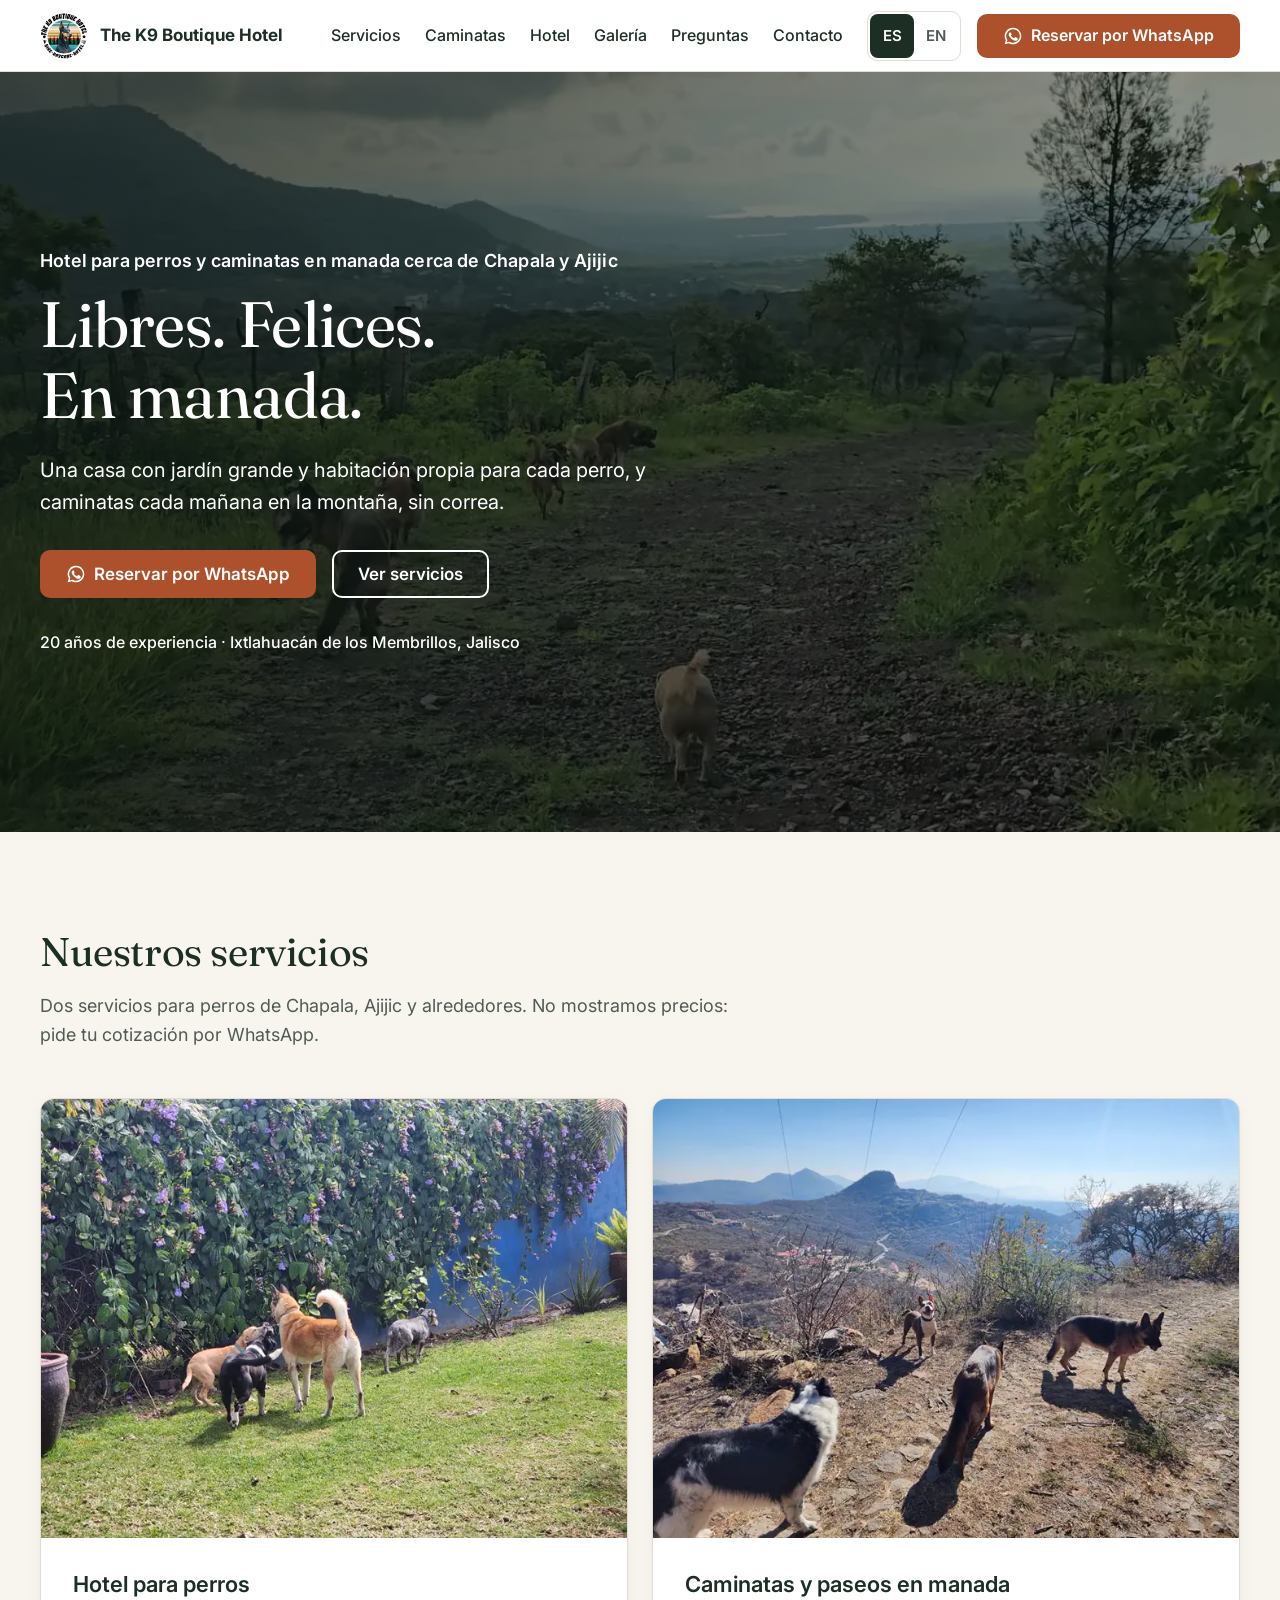
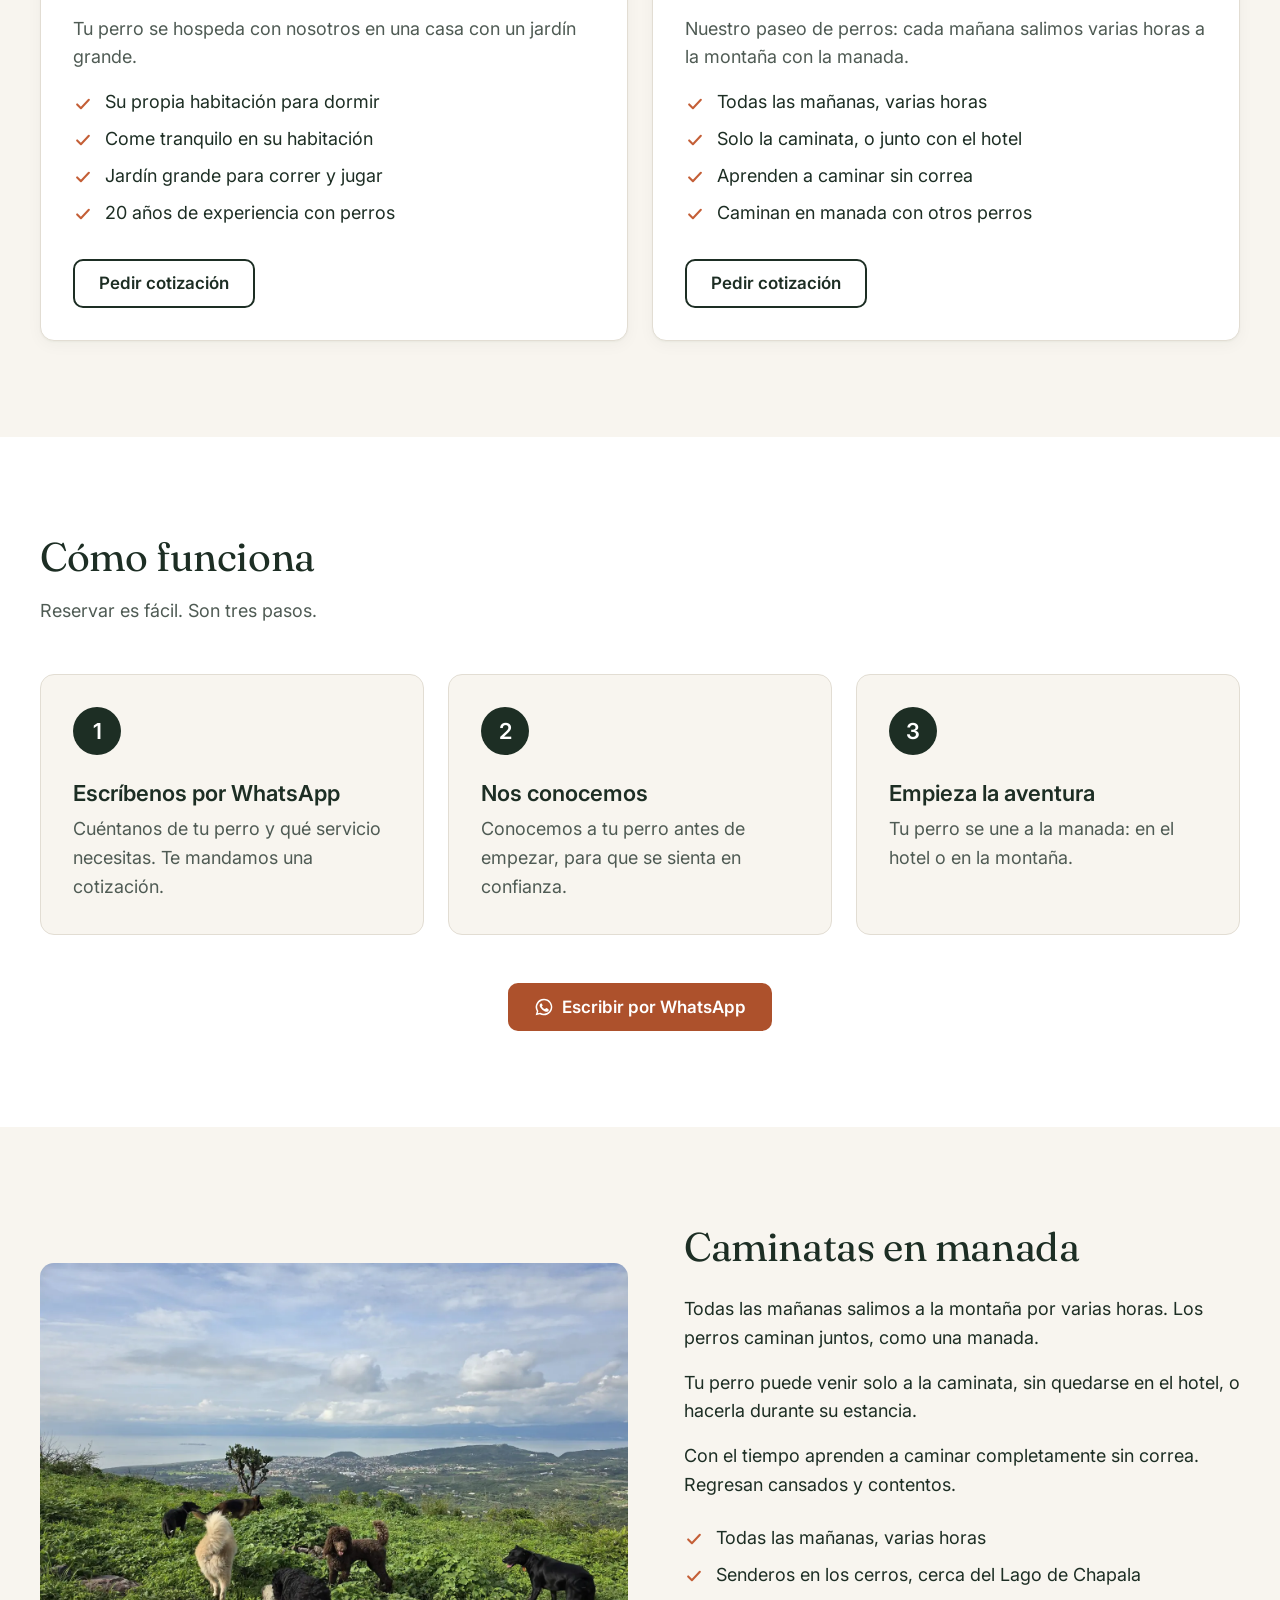
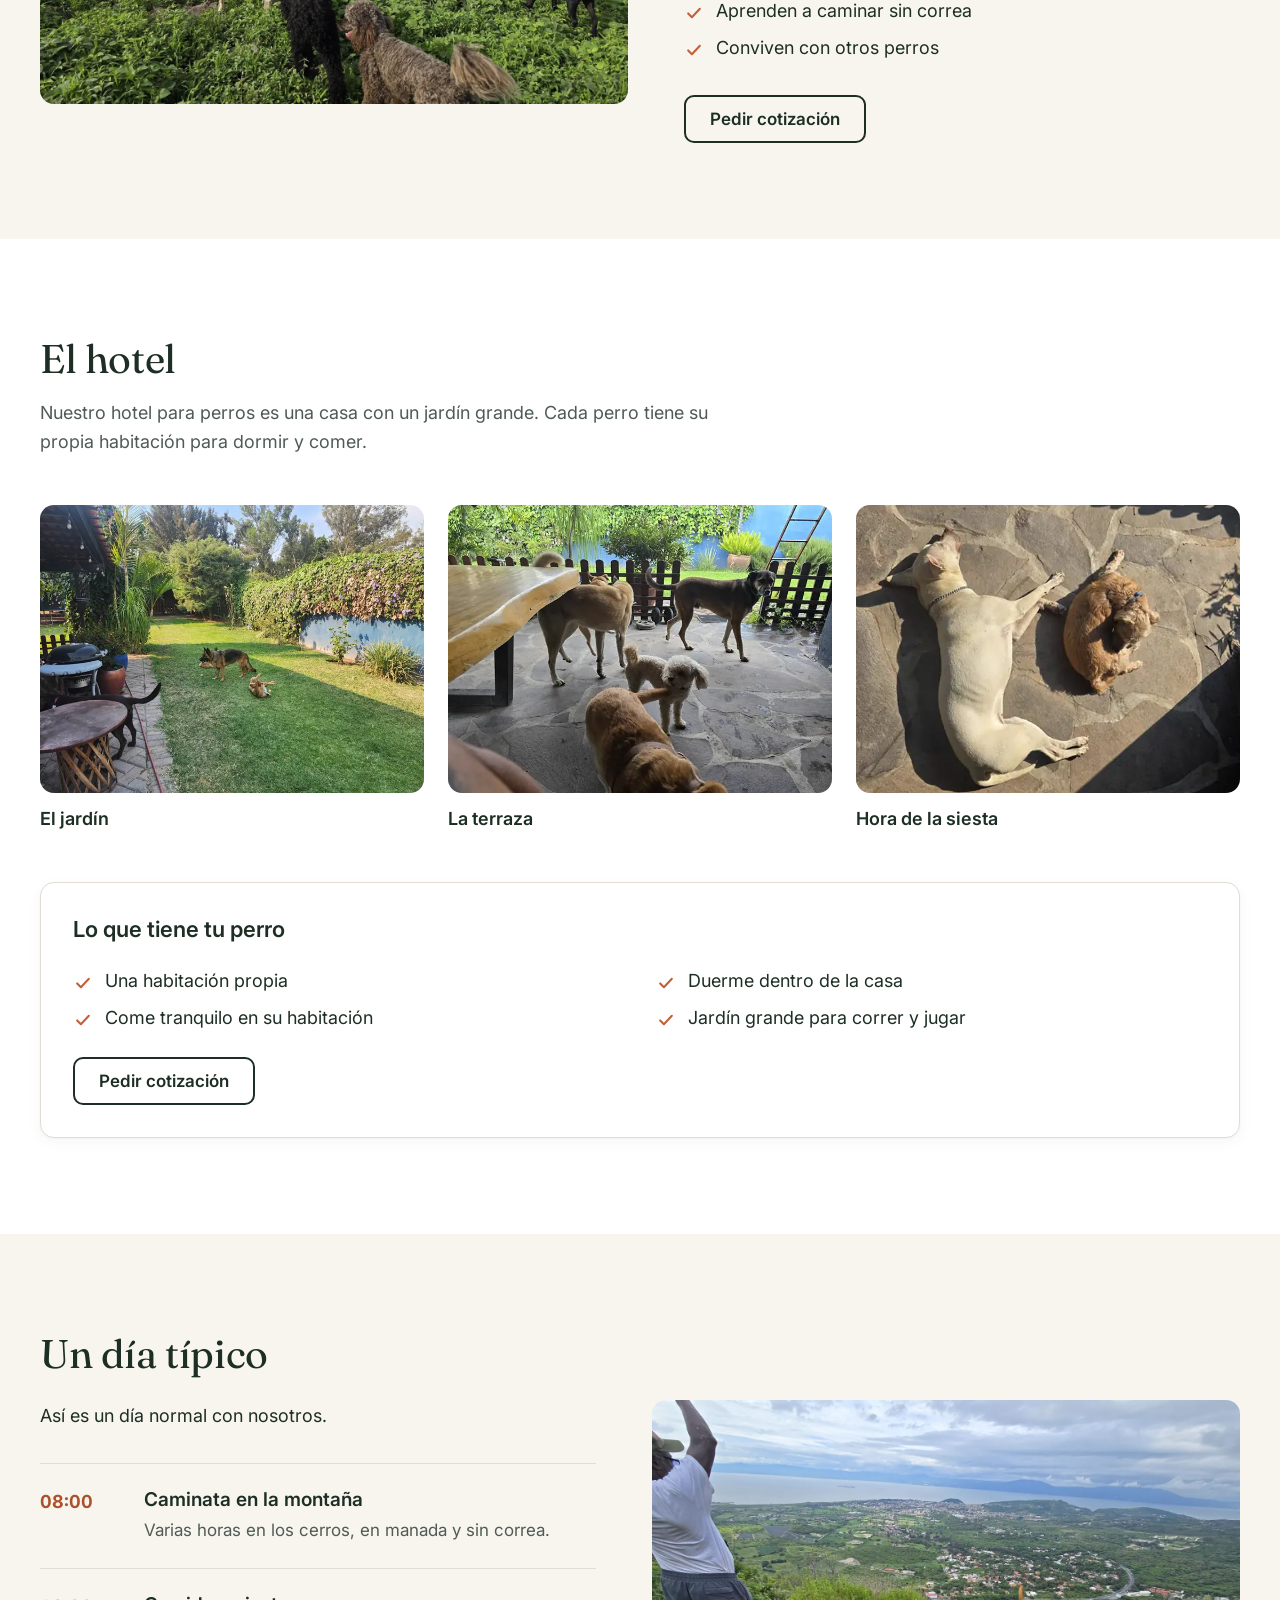
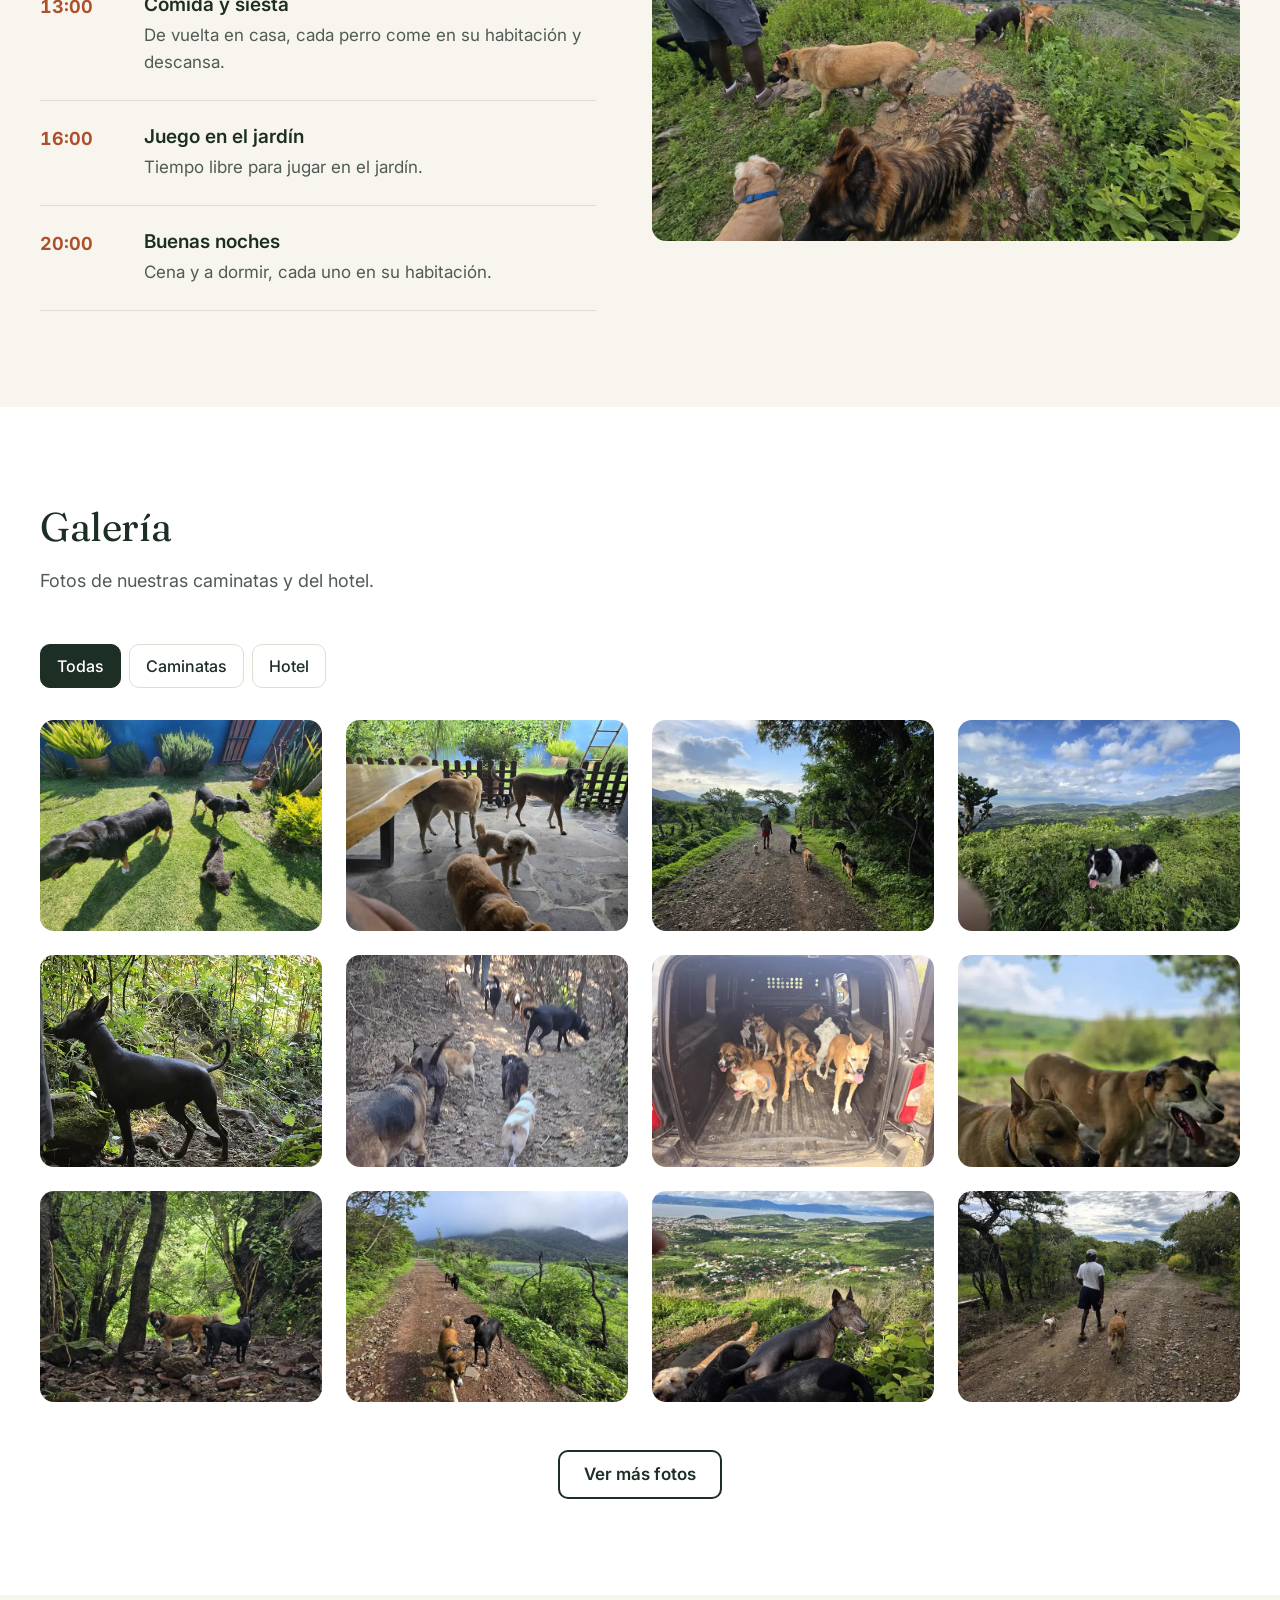
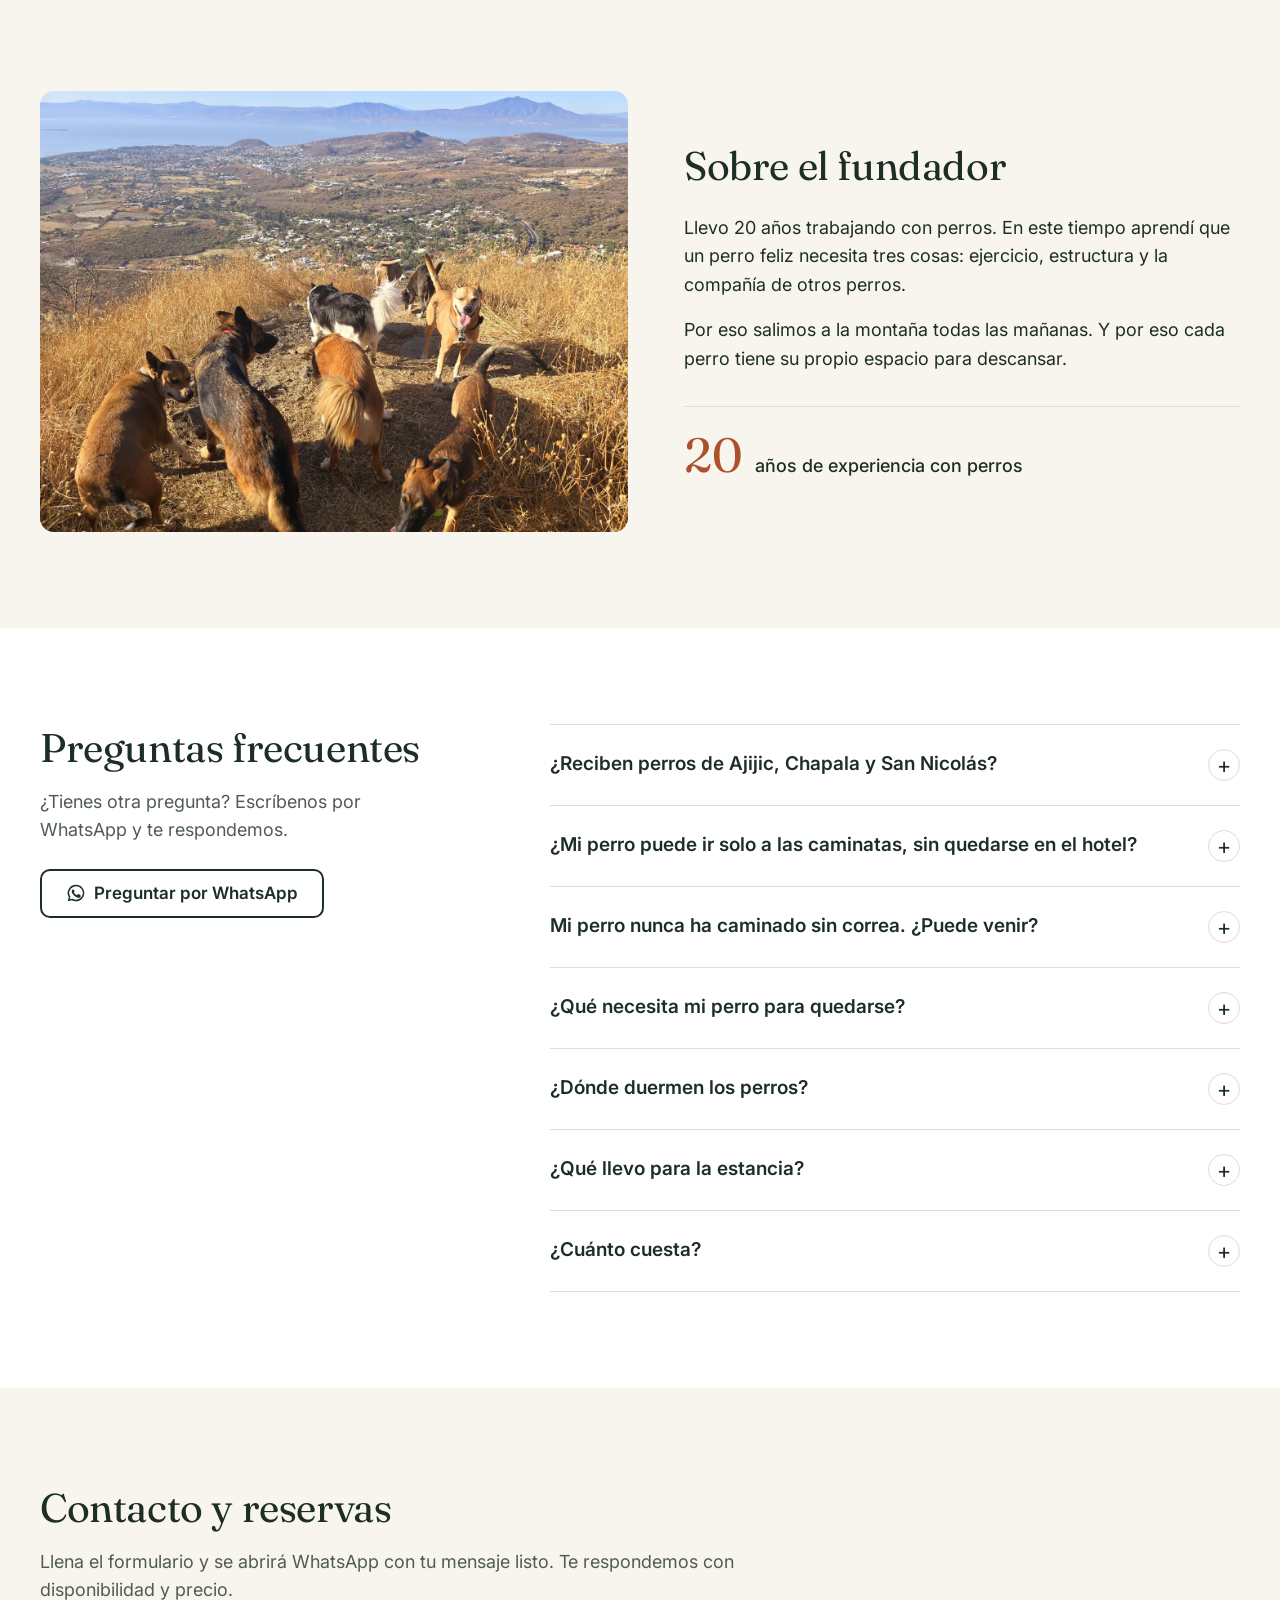
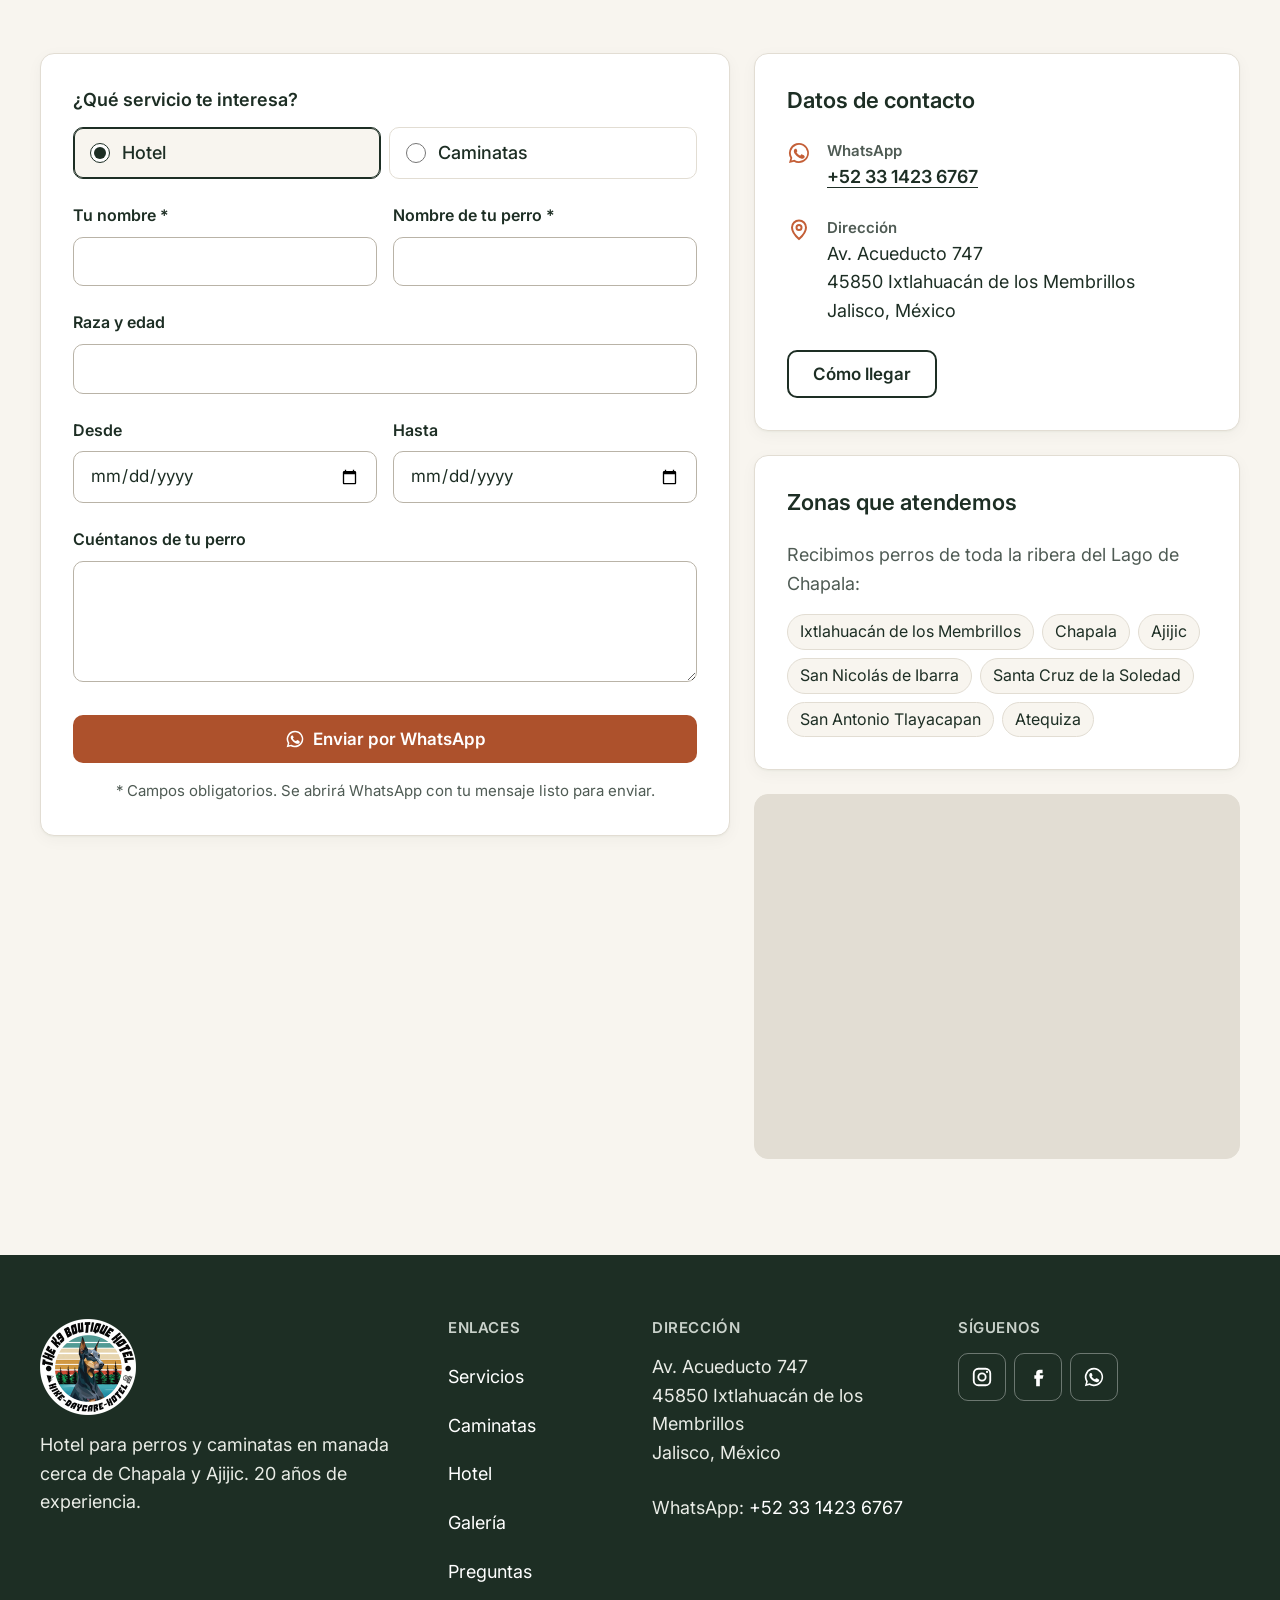
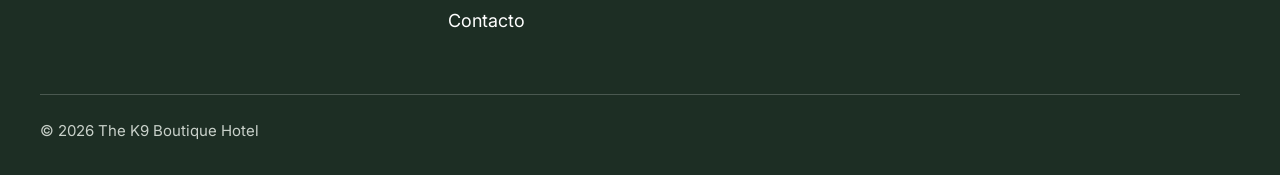
==== commit 82b8efbe: "Add postal code 45850 to the address Matches the address Google Maps shows for Av. Acueducto 747, so" ====
--- a/index.html
+++ b/index.html
@@ -32,6 +32,7 @@
     "address": {
       "@type": "PostalAddress",
       "streetAddress": "Av. Acueducto 747",
+      "postalCode": "45850",
       "addressLocality": "Ixtlahuacán de los Membrillos",
       "addressRegion": "Jalisco",
       "addressCountry": "MX"
@@ -520,7 +521,7 @@
             <li>
               <svg class="icon" aria-hidden="true"><use href="#i-pin"/></svg>
               <div><strong><span class="es">Dirección</span><span class="en">Address</span></strong>
-              <address>Av. Acueducto 747<br>Ixtlahuacán de los Membrillos<br>Jalisco, México</address></div>
+              <address>Av. Acueducto 747<br>45850 Ixtlahuacán de los Membrillos<br>Jalisco, México</address></div>
             </li>
           </ul>
           <a class="btn btn-secondary" target="_blank" rel="noopener" href="https://www.google.com/maps/search/?api=1&amp;query=Av.+Acueducto+747,+Ixtlahuac%C3%A1n+de+los+Membrillos,+Jalisco"><span class="es">Cómo llegar</span><span class="en">Get directions</span></a>
@@ -569,7 +570,7 @@
     </nav>
     <div class="footer-col">
       <h2><span class="es">Dirección</span><span class="en">Address</span></h2>
-      <address>Av. Acueducto 747<br>Ixtlahuacán de los Membrillos<br>Jalisco, México</address>
+      <address>Av. Acueducto 747<br>45850 Ixtlahuacán de los Membrillos<br>Jalisco, México</address>
       <p class="footer-phone">WhatsApp: <a href="https://wa.me/523314236767" data-wa data-phone>+52 33 1423 6767</a></p>
     </div>
     <div class="footer-col">
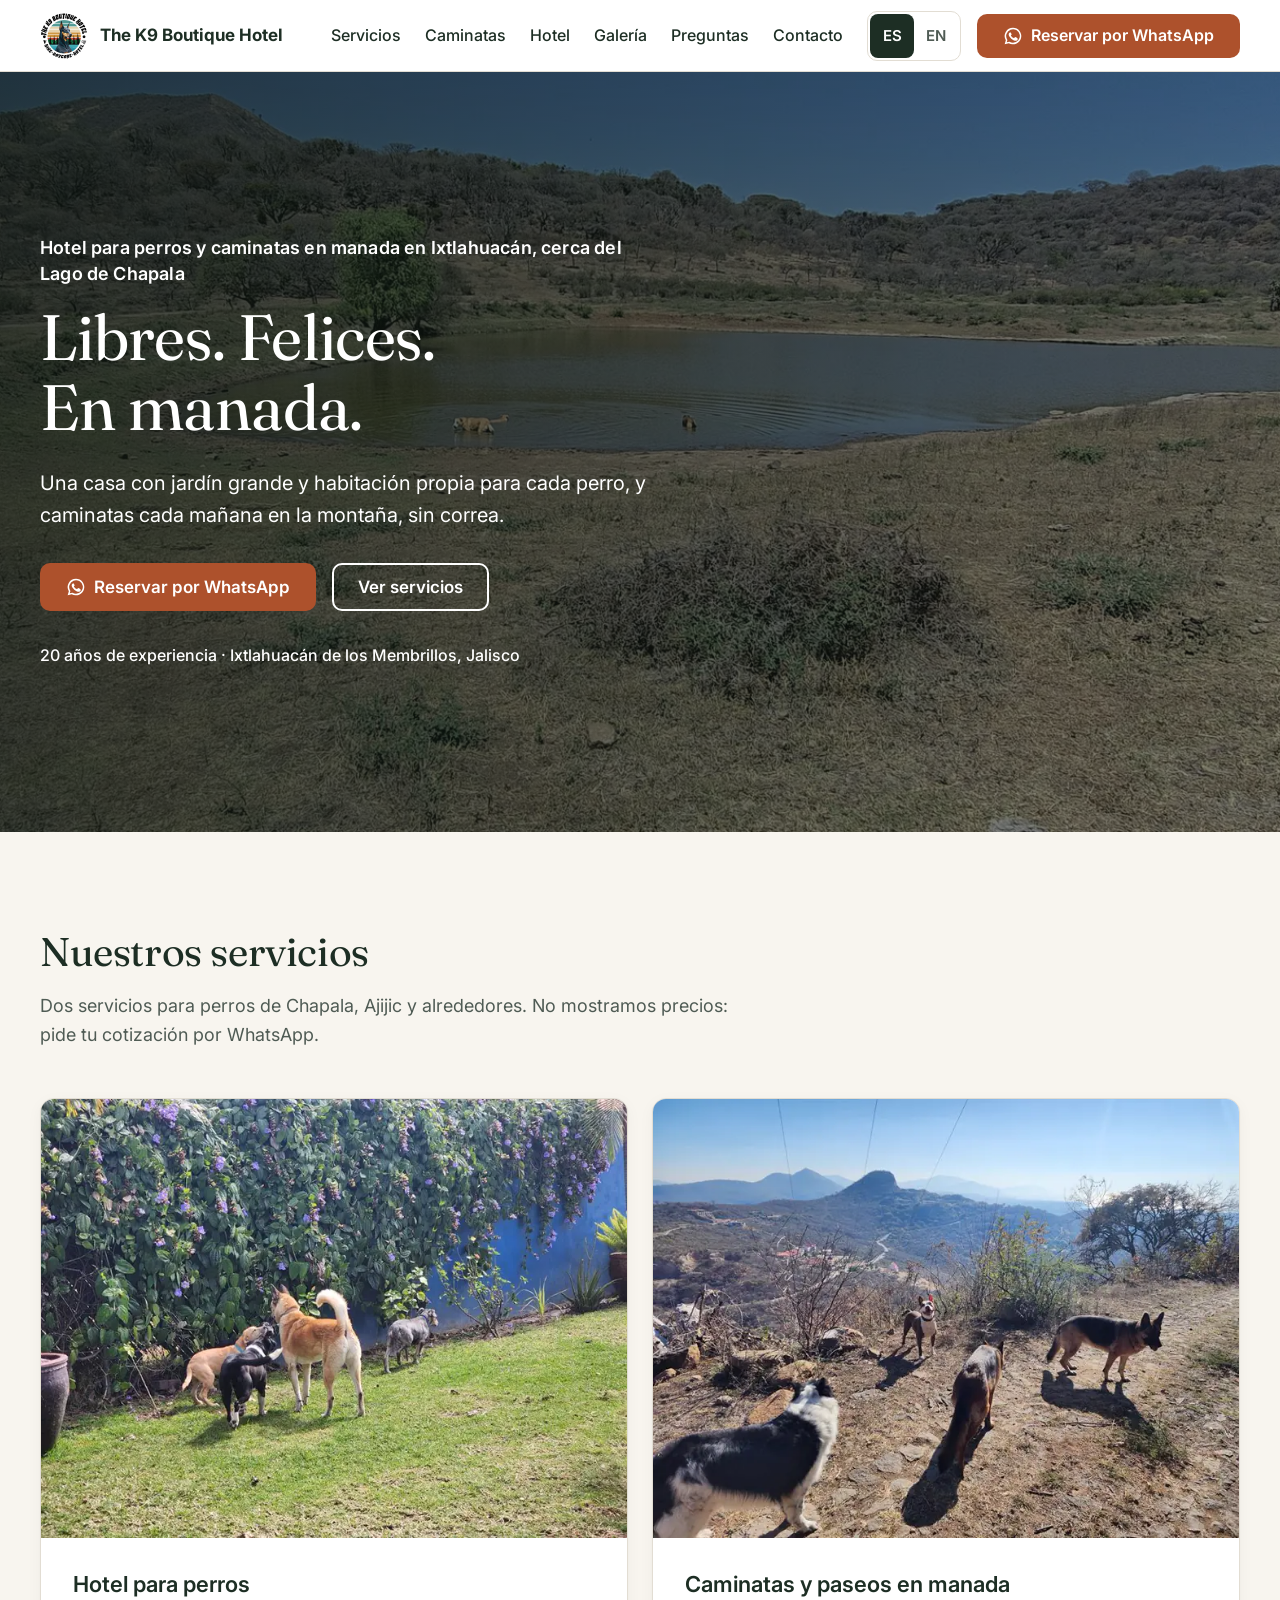
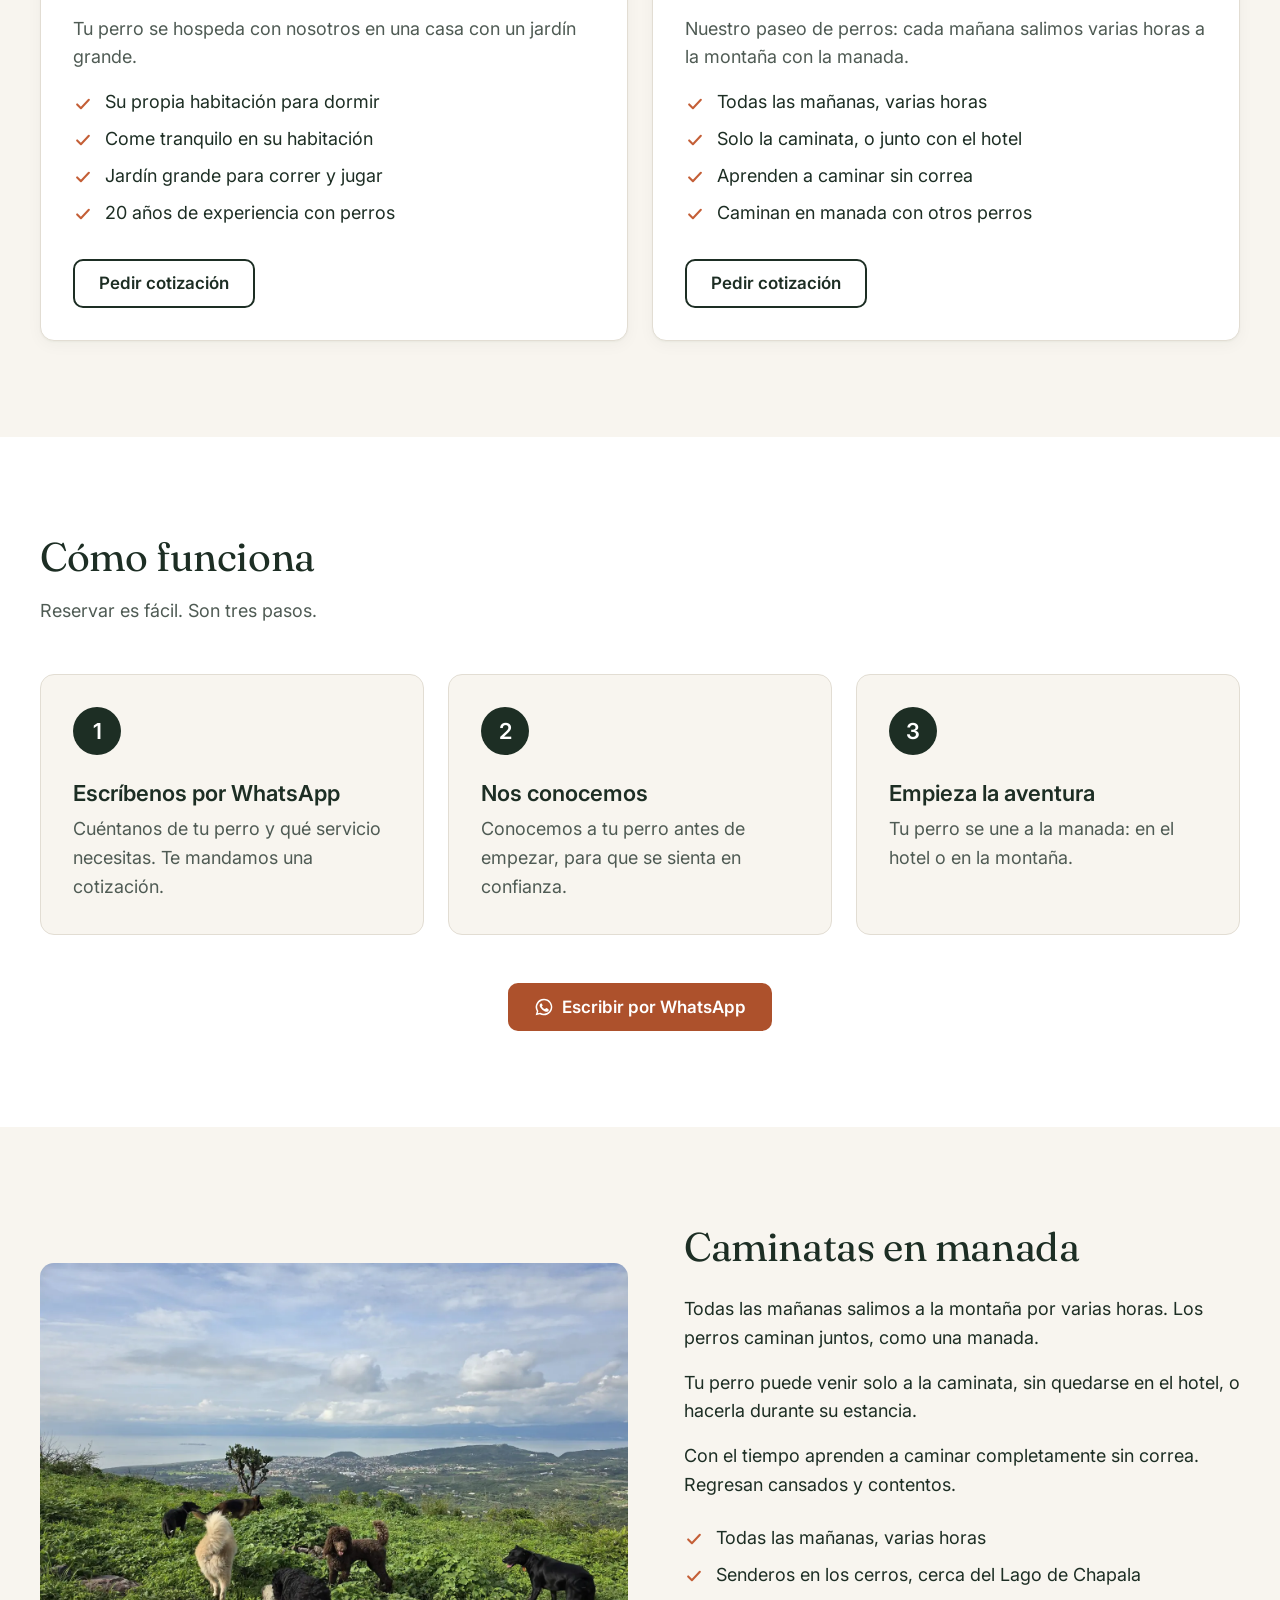
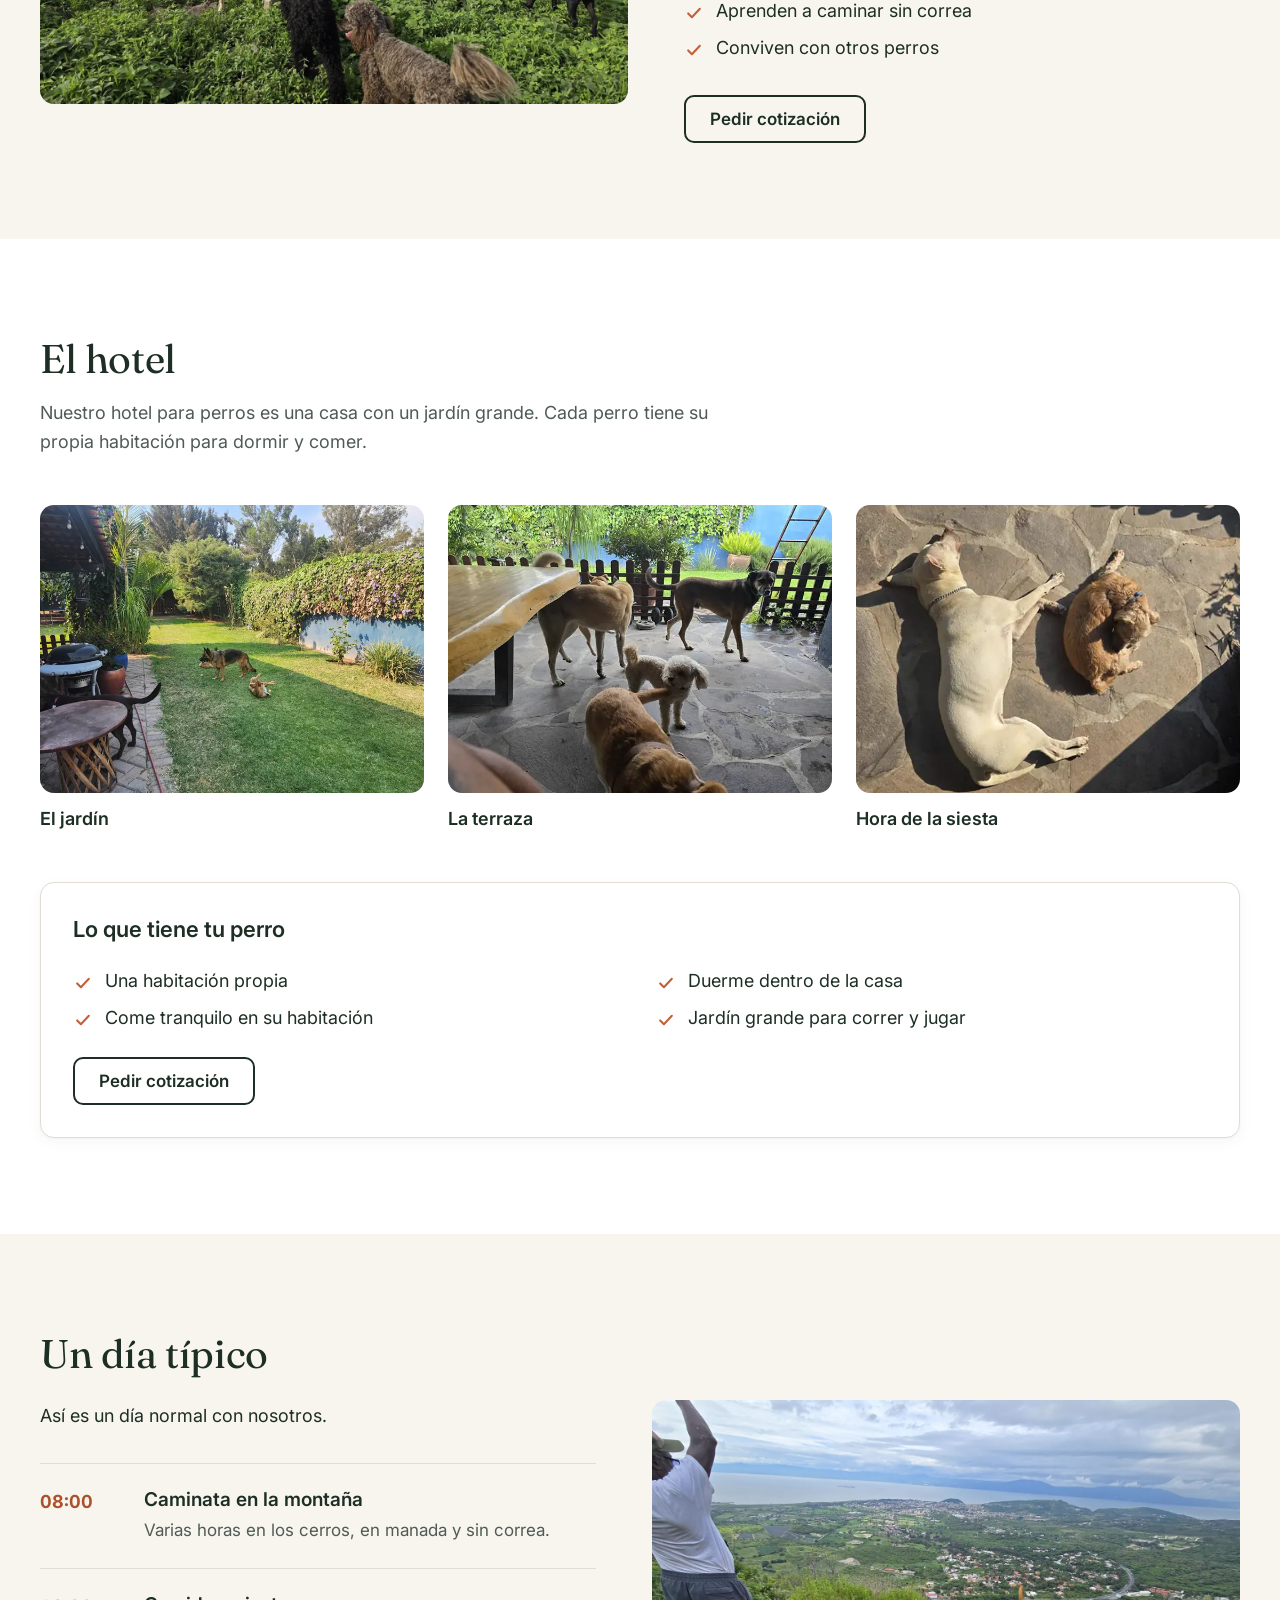
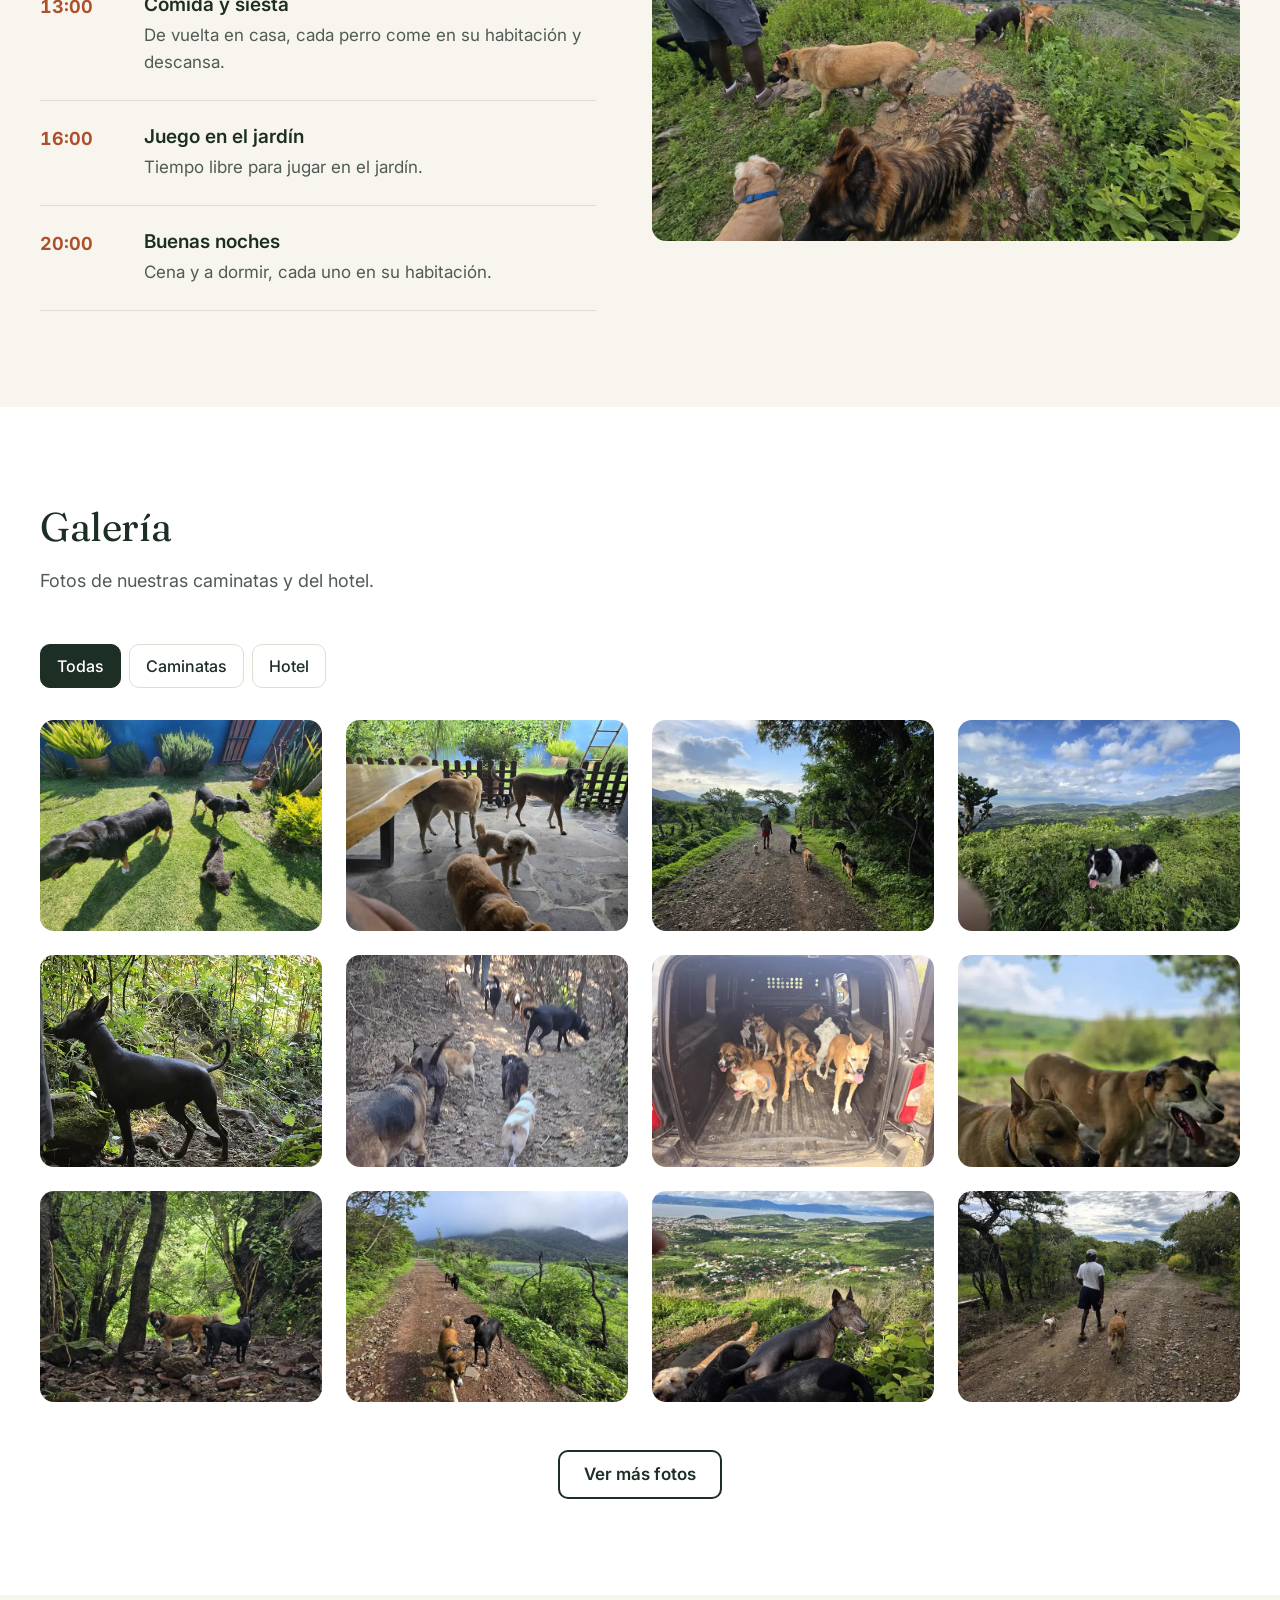
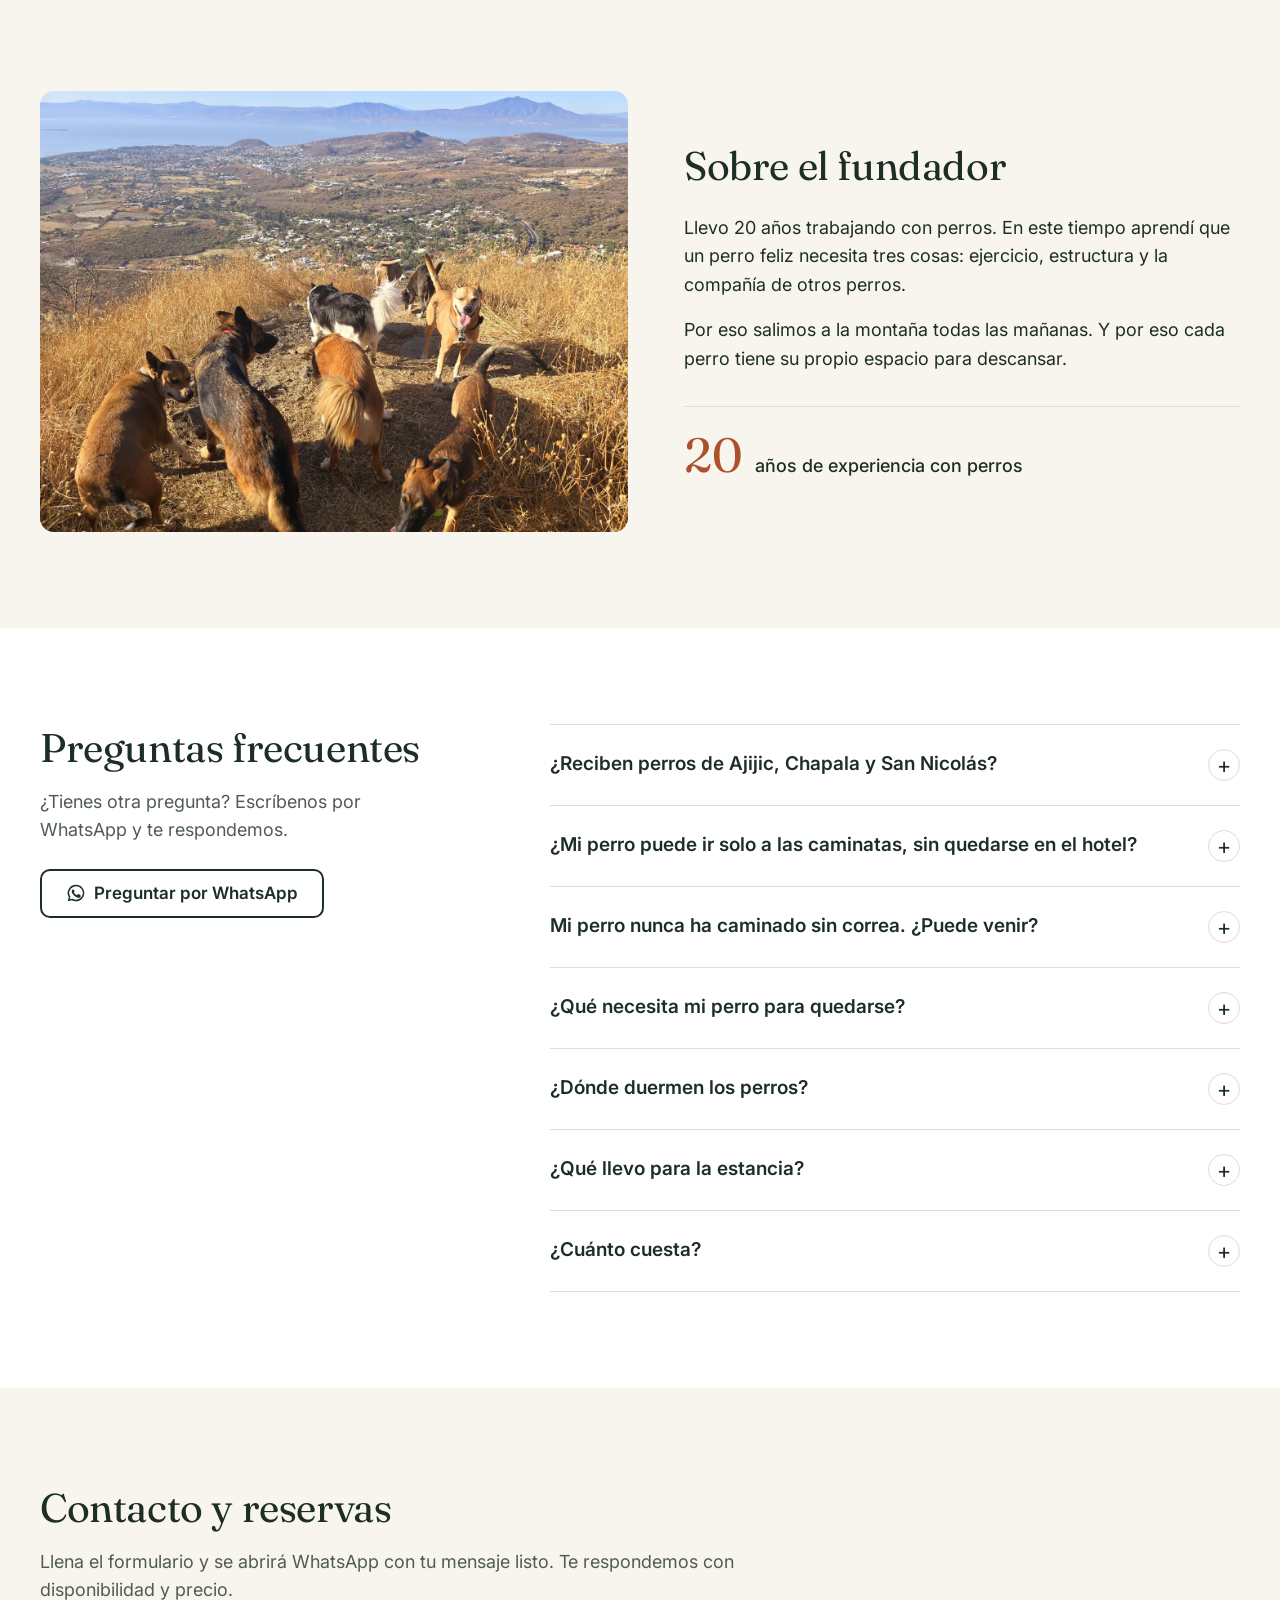
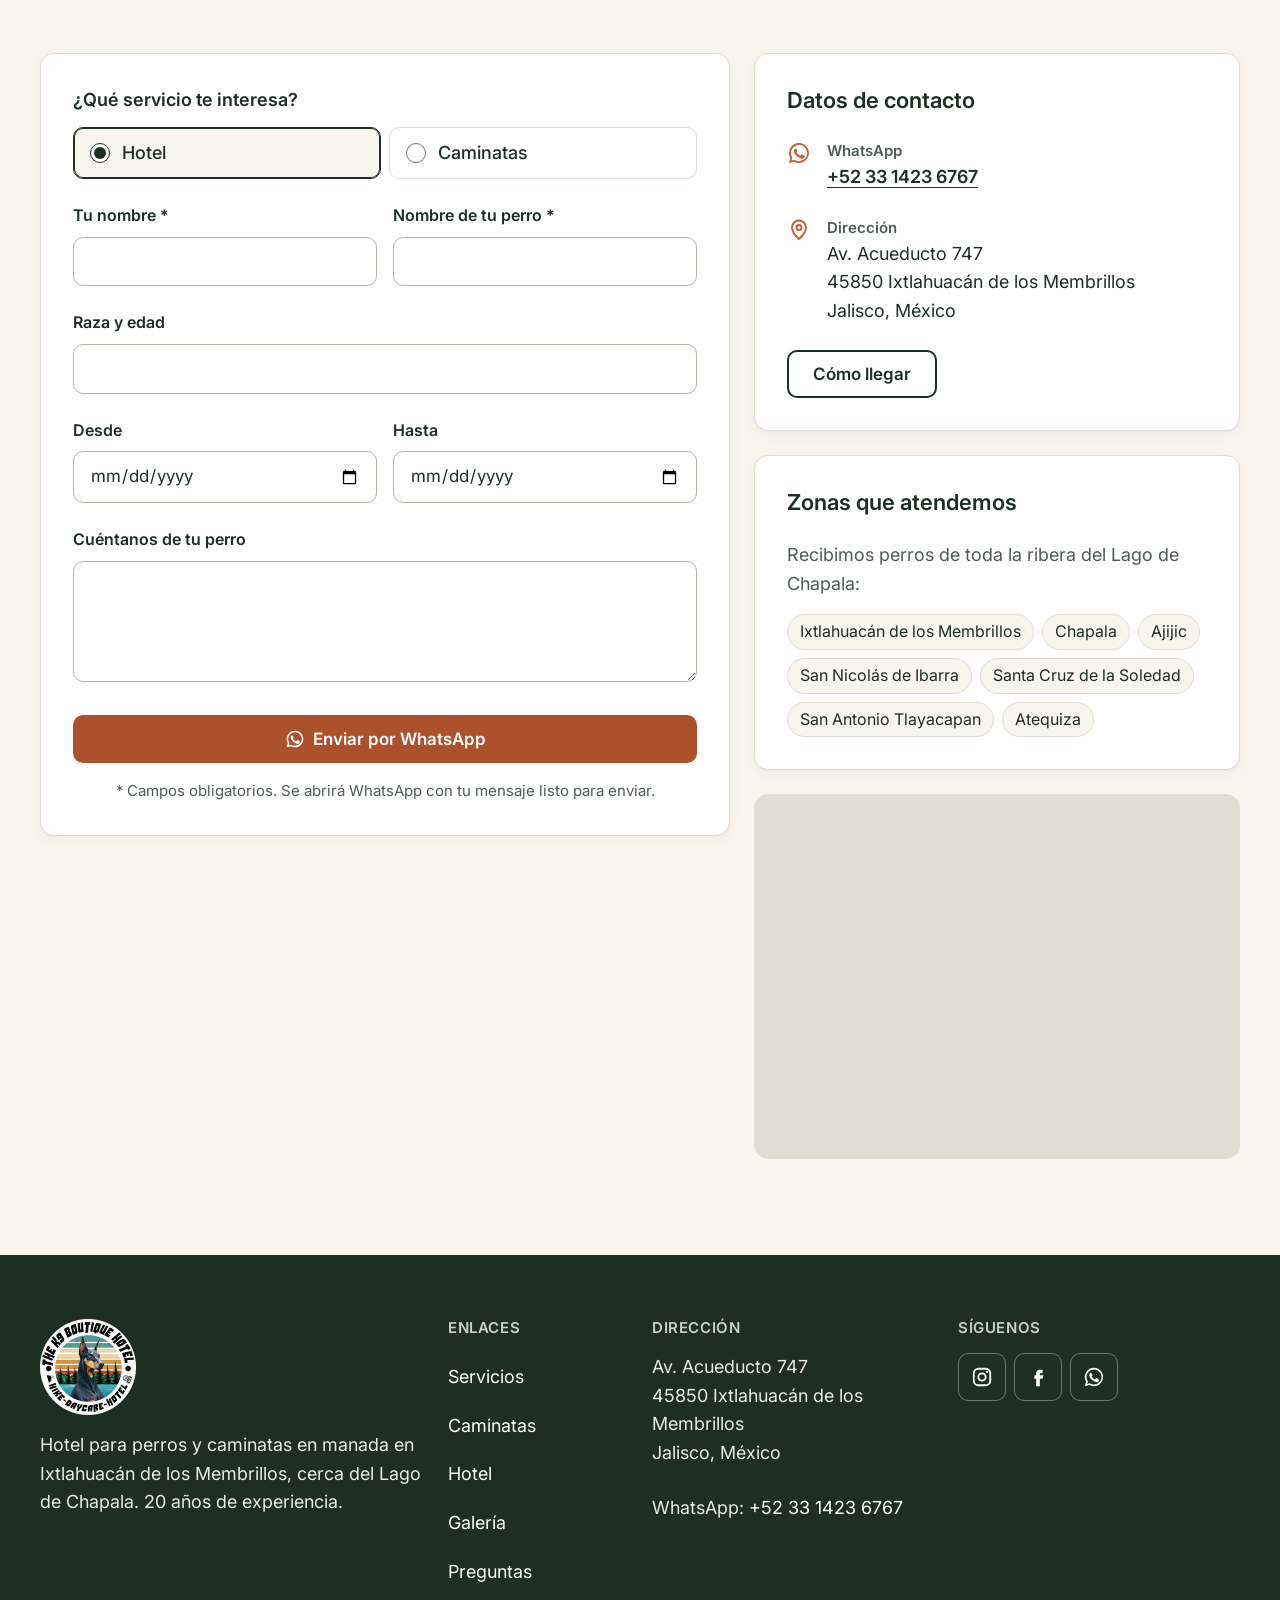
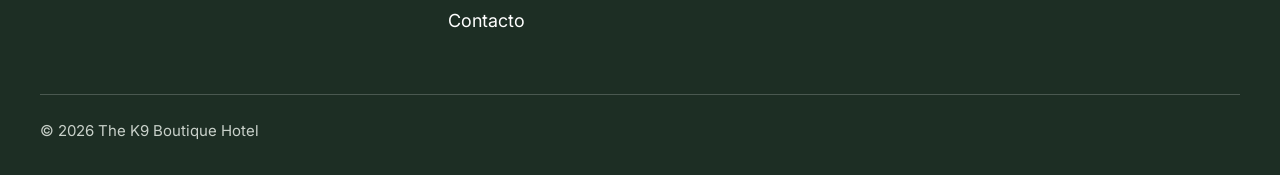
==== commit c35417e0: "New banner video first; SEO text says Ixtlahuacán - Add video/banner-1.mp4 (from "video for website " ====
--- a/index.html
+++ b/index.html
@@ -4,8 +4,8 @@
   <meta charset="utf-8">
   <meta name="viewport" content="width=device-width, initial-scale=1">
   <!-- SEO:START (generated by tools/build.py; edit SEO text there) -->
-  <title>Hotel para perros cerca de Chapala y Ajijic | The K9 Boutique Hotel</title>
-  <meta name="description" content="Hotel para perros y caminatas en manada sin correa, cerca de Chapala, Ajijic y San Nicolás de Ibarra. Habitación propia y 20 años de experiencia. Cotiza por WhatsApp.">
+  <title>Hotel para perros en Ixtlahuacán | The K9 Boutique Hotel</title>
+  <meta name="description" content="Hotel para perros y caminatas diarias en manada, sin correa, en Ixtlahuacán. Atendemos Chapala, Ajijic y San Nicolás. 20 años de experiencia.">
   <link rel="canonical" href="https://thek9boutiquehotel.com/">
   <link rel="alternate" hreflang="es-MX" href="https://thek9boutiquehotel.com/">
   <link rel="alternate" hreflang="en" href="https://thek9boutiquehotel.com/en/">
@@ -14,8 +14,8 @@
   <meta property="og:site_name" content="The K9 Boutique Hotel">
   <meta property="og:locale" content="es_MX">
   <meta property="og:locale:alternate" content="en_US">
-  <meta property="og:title" content="Hotel para perros cerca de Chapala y Ajijic | The K9 Boutique Hotel">
-  <meta property="og:description" content="Hotel para perros y caminatas en manada sin correa, cerca de Chapala, Ajijic y San Nicolás de Ibarra. Habitación propia y 20 años de experiencia. Cotiza por WhatsApp.">
+  <meta property="og:title" content="Hotel para perros en Ixtlahuacán | The K9 Boutique Hotel">
+  <meta property="og:description" content="Hotel para perros y caminatas diarias en manada, sin correa, en Ixtlahuacán. Atendemos Chapala, Ajijic y San Nicolás. 20 años de experiencia.">
   <meta property="og:url" content="https://thek9boutiquehotel.com/">
   <meta property="og:image" content="https://thek9boutiquehotel.com/img/og-image.png">
   <meta property="og:image:width" content="1200">
@@ -106,8 +106,8 @@
   <link rel="preconnect" href="https://fonts.googleapis.com">
   <link rel="preconnect" href="https://fonts.gstatic.com" crossorigin>
   <link href="https://fonts.googleapis.com/css2?family=Fraunces:opsz,wght@9..144,400&family=Inter:wght@400;500;600;700&display=swap" rel="stylesheet">
-  <link rel="preload" as="image" href="video/hero-poster.webp">
-  <link rel="stylesheet" href="css/styles.css?v=20261009">
+  <link rel="preload" as="image" href="video/banner-1-poster.webp">
+  <link rel="stylesheet" href="css/styles.css?v=20261010">
 </head>
 <body>
 
@@ -170,13 +170,13 @@
 
 <!-- ============ 1. HERO ============ -->
 <section class="hero" aria-labelledby="hero-title">
-  <video class="hero-video" autoplay muted loop playsinline preload="metadata" poster="video/hero-poster.webp" aria-hidden="true">
-    <source src="video/hero.mp4" type="video/mp4">
+  <video class="hero-video" autoplay muted loop playsinline preload="auto" poster="video/banner-1-poster.webp" aria-hidden="true" data-next="video/hero.mp4">
+    <source src="video/banner-1.mp4" type="video/mp4">
   </video>
   <div class="container hero-content">
     <h1 class="hero-kicker" id="hero-title">
-      <span class="es">Hotel para perros y caminatas en manada cerca de Chapala y Ajijic</span>
-      <span class="en">Dog boarding and pack hikes near Ajijic and Chapala</span>
+      <span class="es">Hotel para perros y caminatas en manada en Ixtlahuacán, cerca del Lago de Chapala</span>
+      <span class="en">Dog boarding and pack hikes in Ixtlahuacán, serving all of Lakeside</span>
     </h1>
     <p class="slogan">
       <span class="es">Libres. Felices.<br>En manada.</span>
@@ -555,7 +555,7 @@
   <div class="container grid">
     <div class="footer-brand">
       <img src="img/logo-192.png" width="96" height="96" alt="The K9 Boutique Hotel" loading="lazy">
-      <p><span class="es">Hotel para perros y caminatas en manada cerca de Chapala y Ajijic. 20 años de experiencia.</span><span class="en">Dog boarding and pack hikes near Ajijic, Chapala and Lakeside. 20 years of experience.</span></p>
+      <p><span class="es">Hotel para perros y caminatas en manada en Ixtlahuacán de los Membrillos, cerca del Lago de Chapala. 20 años de experiencia.</span><span class="en">Dog boarding and pack hikes in Ixtlahuacán de los Membrillos, serving all of Lakeside. 20 years of experience.</span></p>
     </div>
     <nav class="footer-col" aria-label="Pie de página">
       <h2><span class="es">Enlaces</span><span class="en">Links</span></h2>
@@ -595,7 +595,7 @@
   <button class="lb-btn lb-next" type="button"><span class="sr-only es">Foto siguiente</span><span class="sr-only en">Next photo</span><svg viewBox="0 0 24 24" aria-hidden="true"><path d="M9 6l6 6-6 6" fill="none" stroke="currentColor" stroke-width="2"/></svg></button>
 </dialog>
 
-<script src="js/gallery-data.js?v=20261009"></script>
-<script src="js/main.js?v=20261009"></script>
+<script src="js/gallery-data.js?v=20261010"></script>
+<script src="js/main.js?v=20261010"></script>
 </body>
 </html>
--- a/css/styles.css
+++ b/css/styles.css
@@ -165,7 +165,7 @@
   min-height: min(calc(100vh - var(--header-h)), 760px);
   display: flex; align-items: center;
   padding-block: var(--s7);
-  background: var(--forest) url("../video/hero-poster.webp") center / cover no-repeat;
+  background: var(--forest) url("../video/banner-1-poster.webp") center / cover no-repeat;
   color: var(--white);
 }
 .hero-video { position: absolute; inset: 0; z-index: -2; width: 100%; height: 100%; object-fit: cover; }
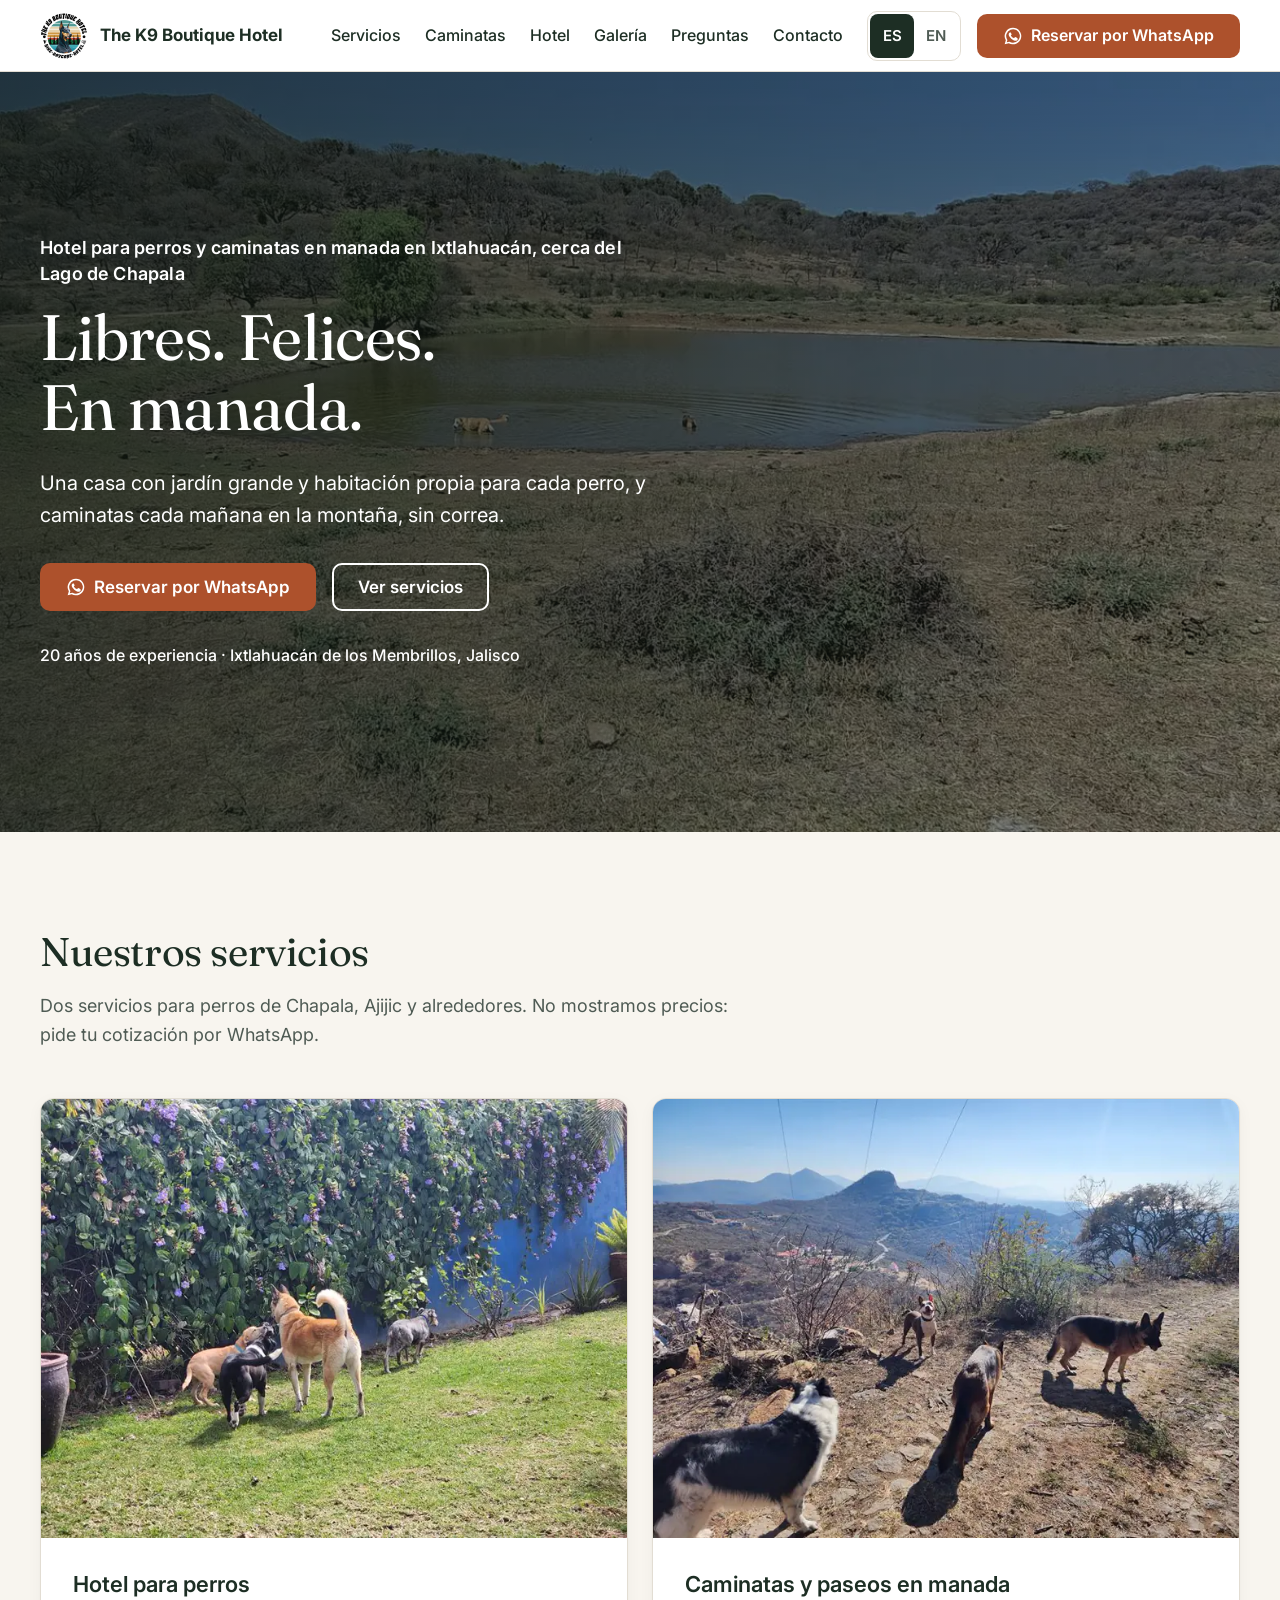
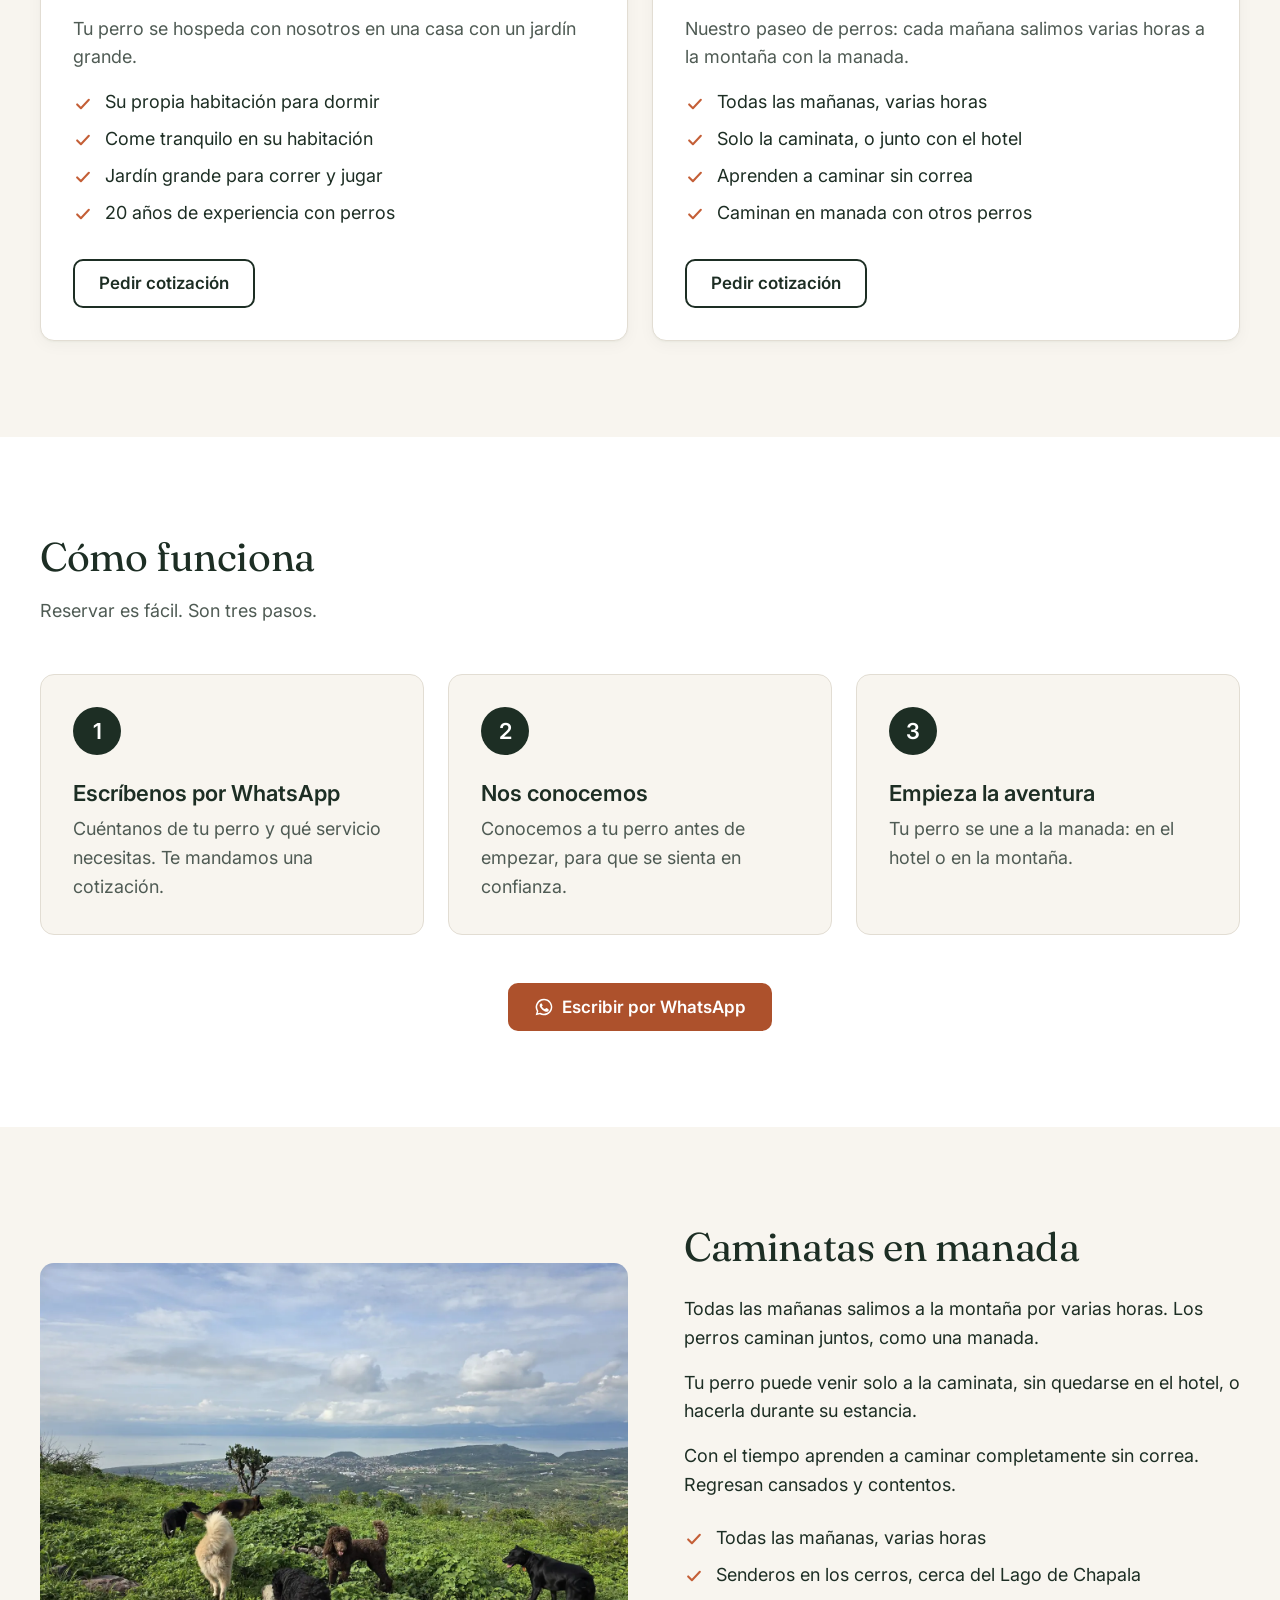
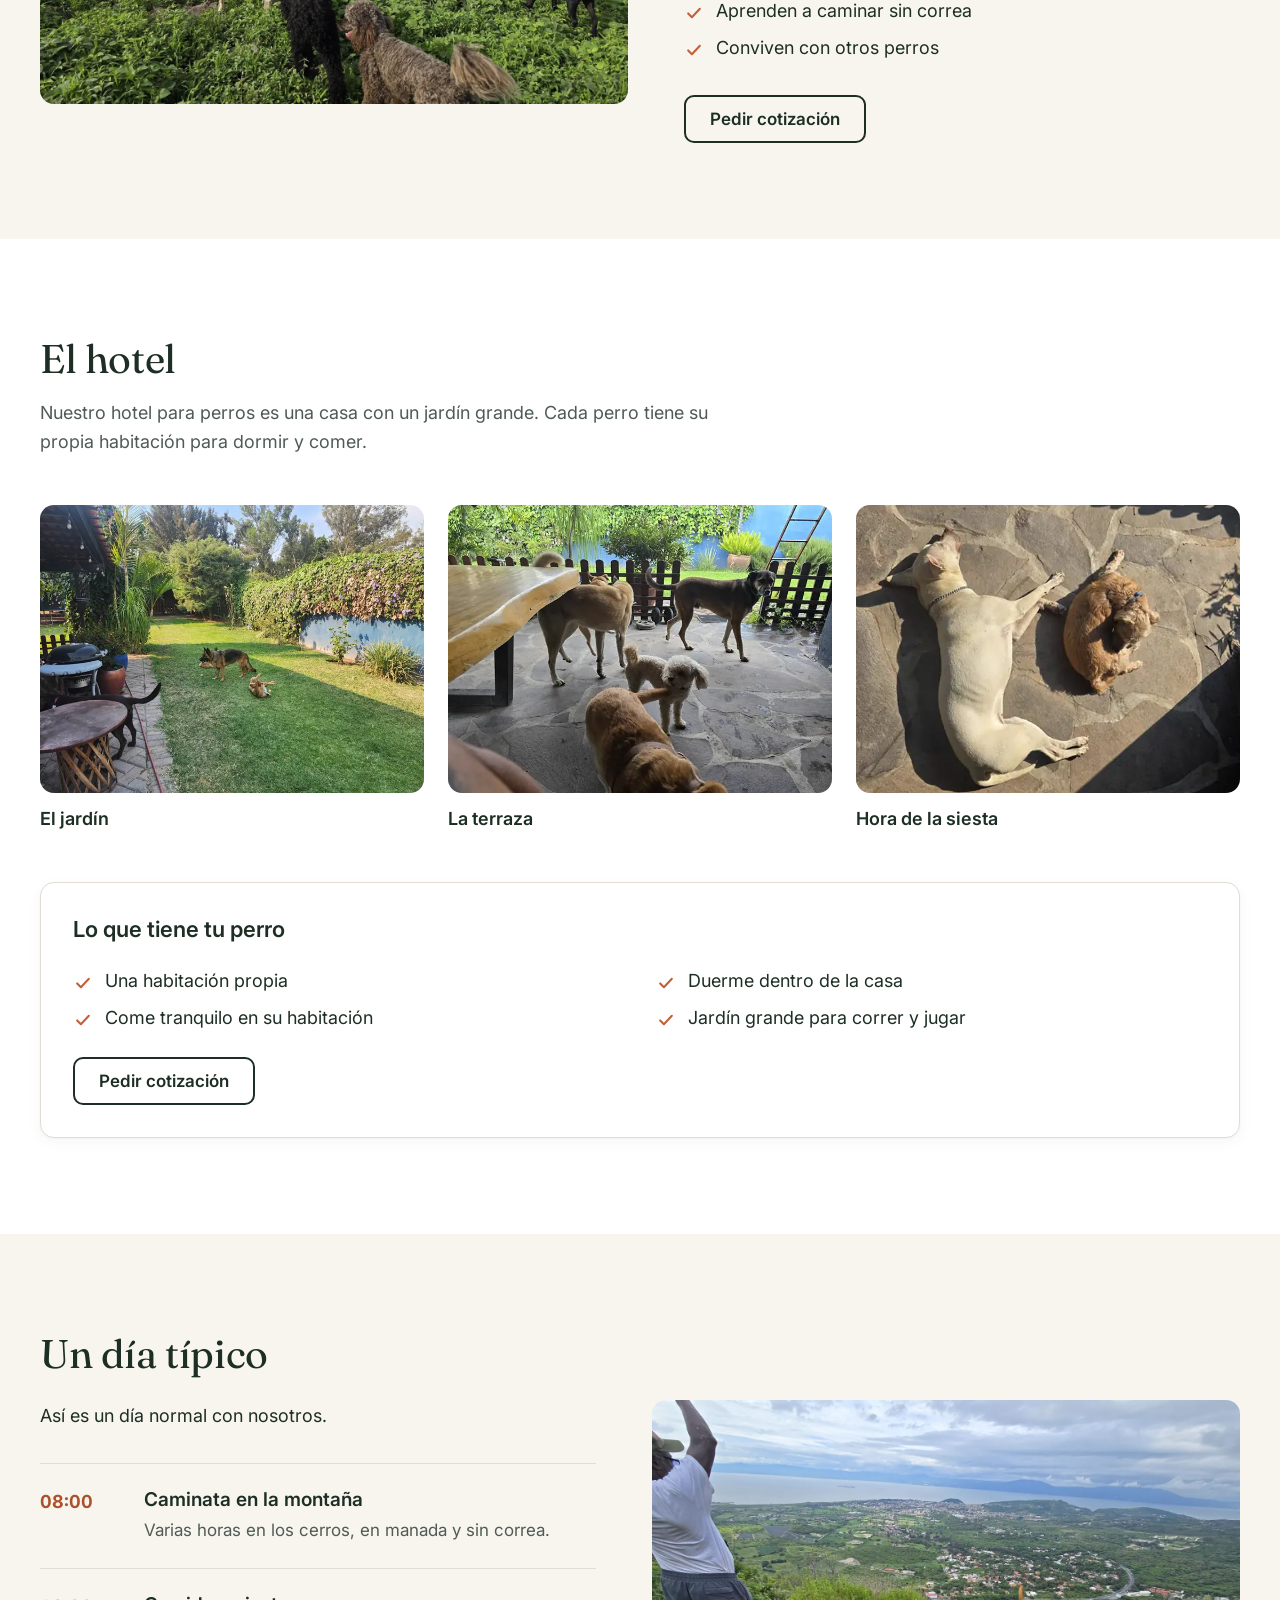
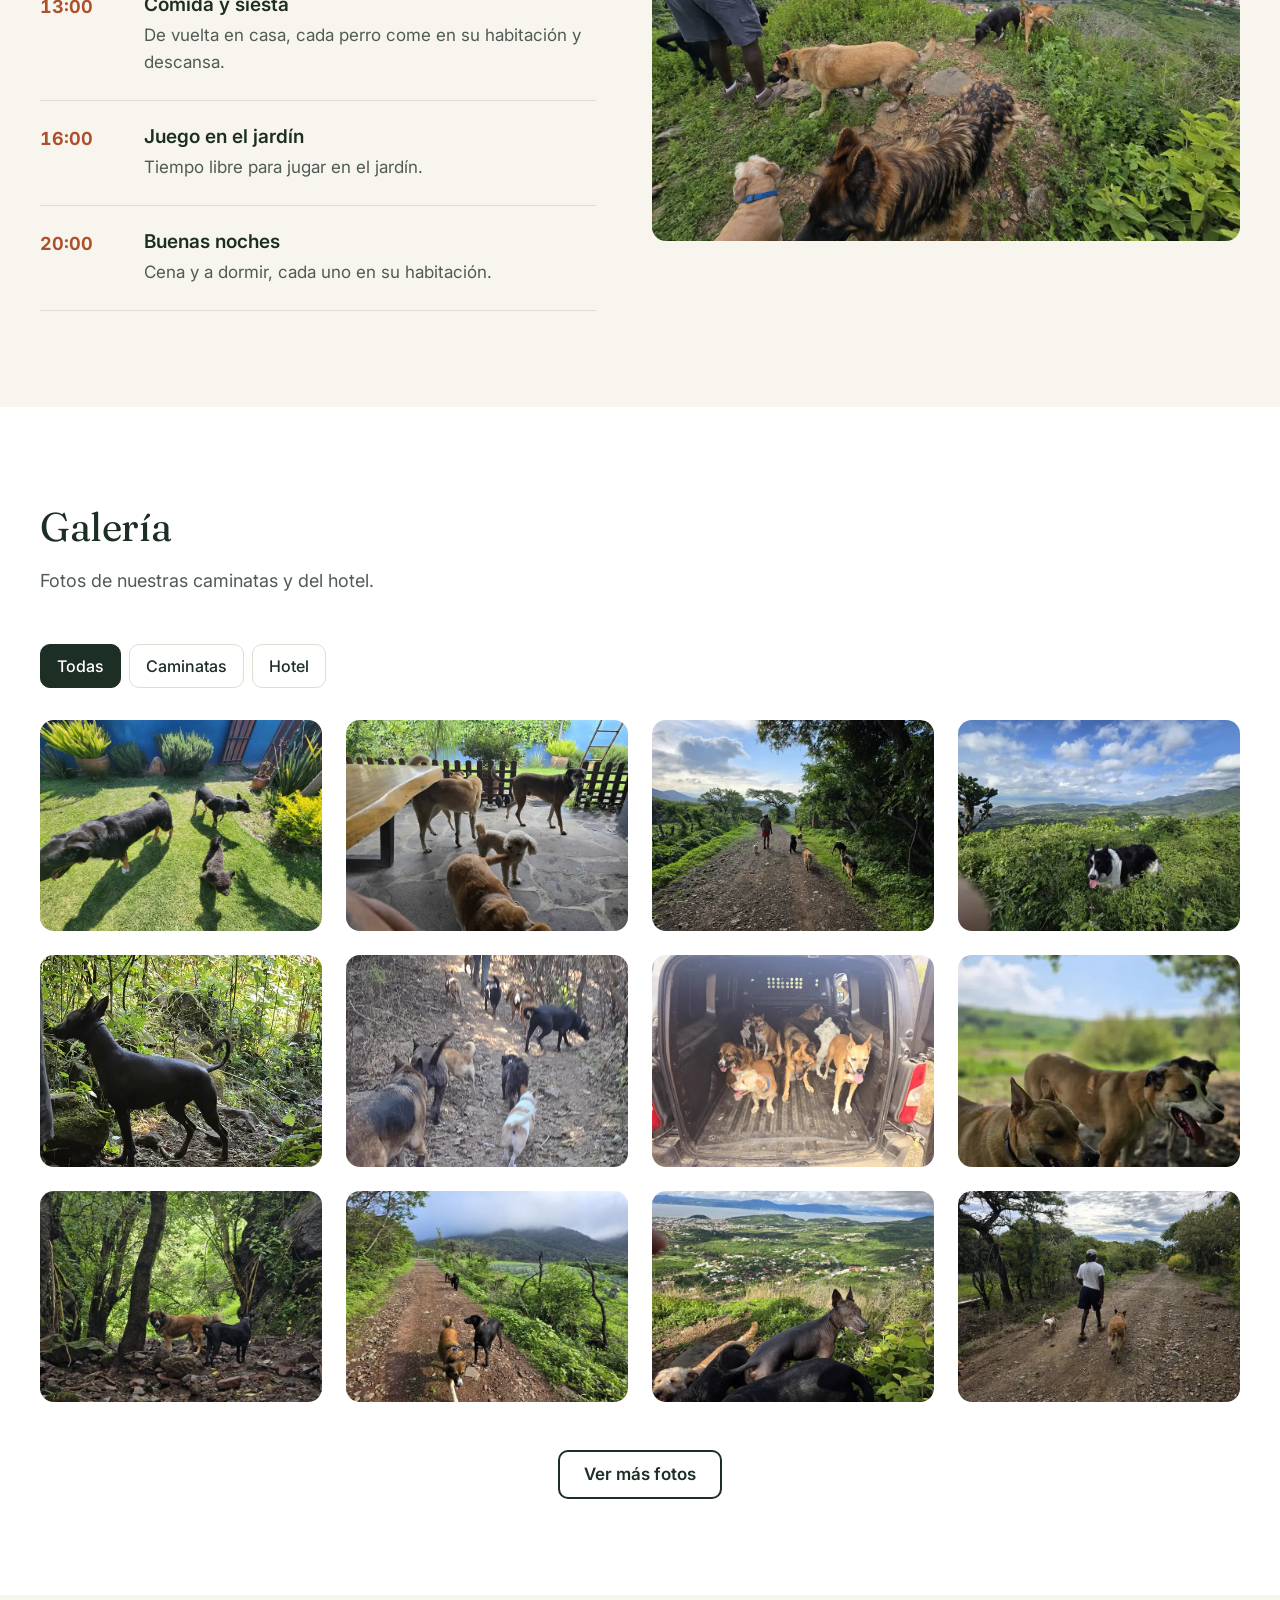
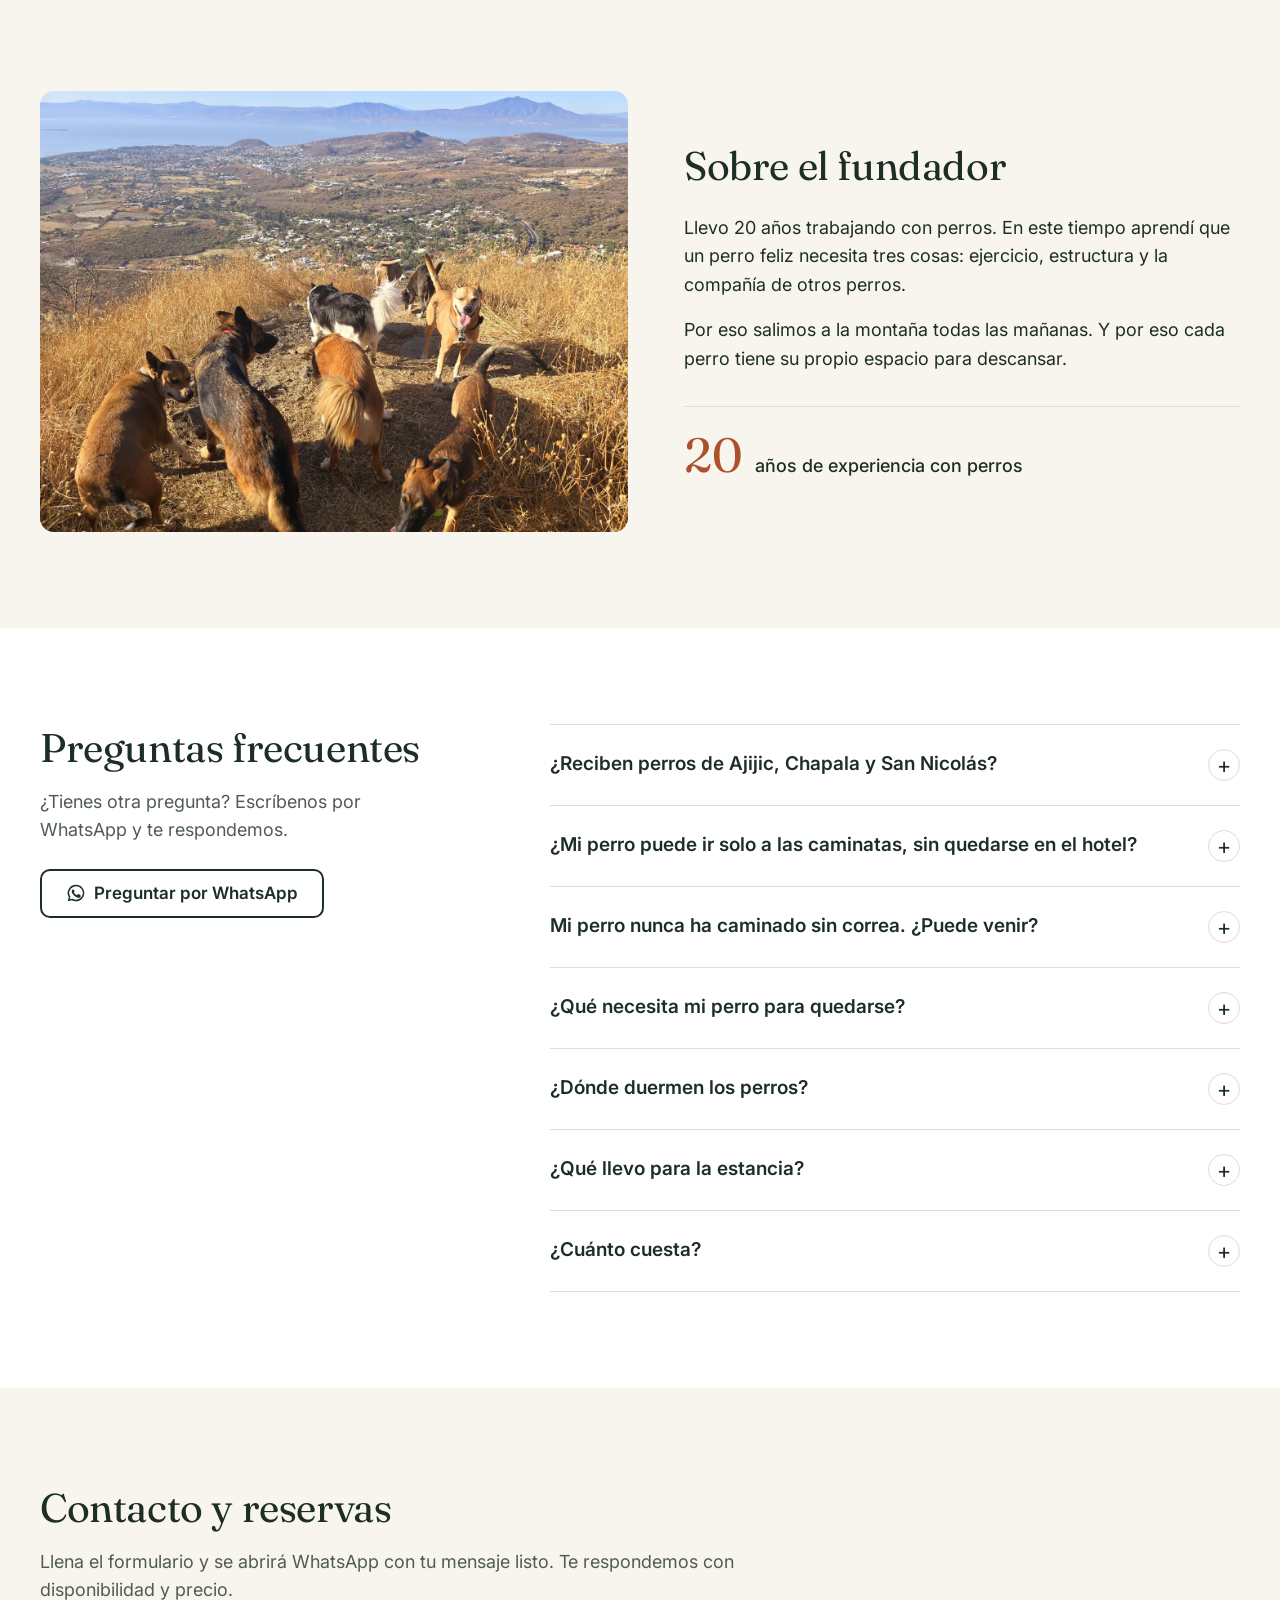
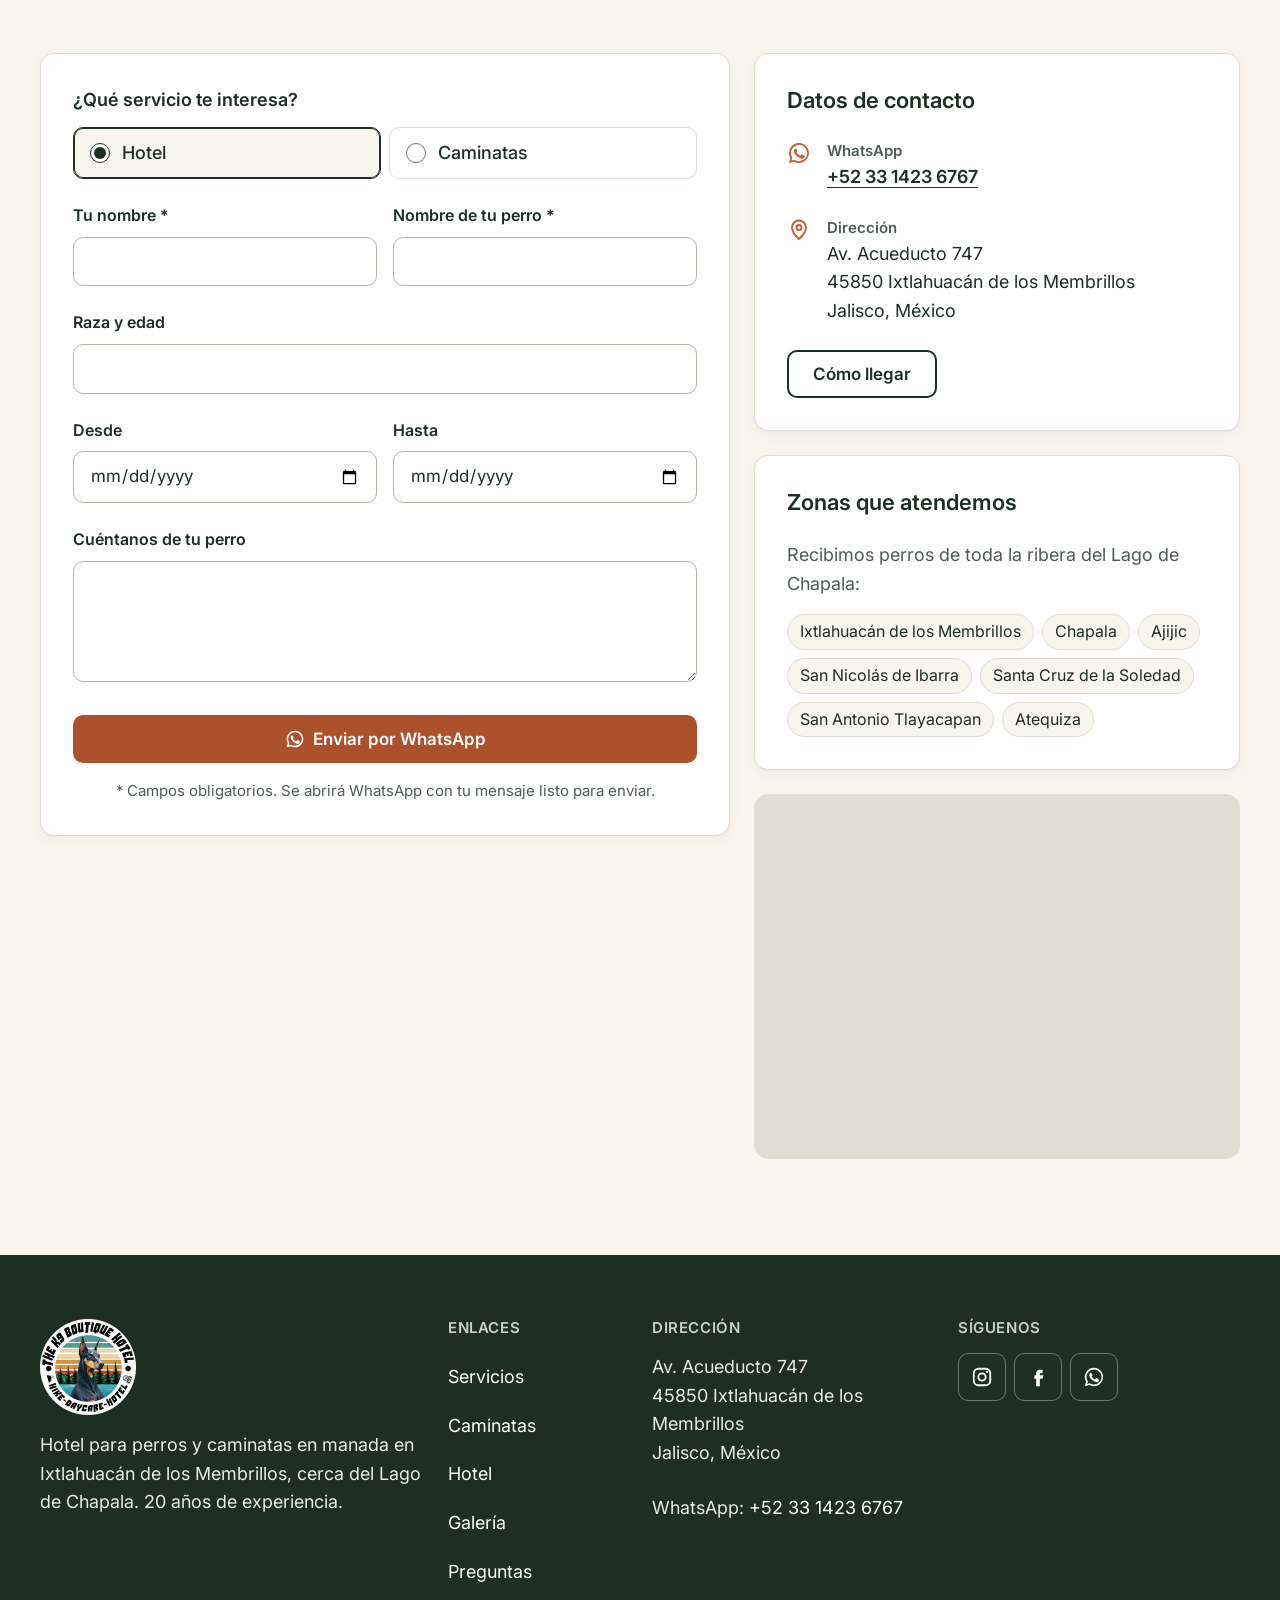
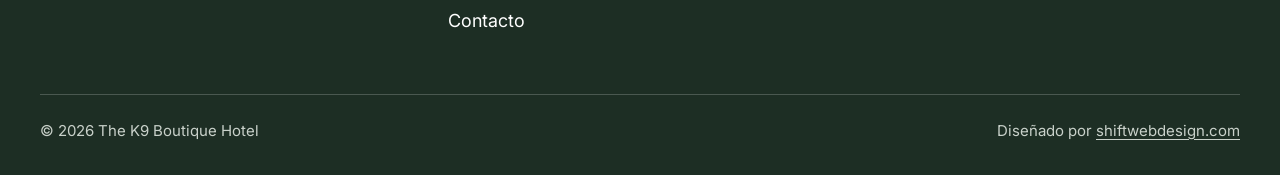
==== commit af2fb1cd: "Banner: one montage with the new clip's first 5s; footer credit - hero.mp4 is now the first 5 second" ====
--- a/index.html
+++ b/index.html
@@ -106,8 +106,8 @@
   <link rel="preconnect" href="https://fonts.googleapis.com">
   <link rel="preconnect" href="https://fonts.gstatic.com" crossorigin>
   <link href="https://fonts.googleapis.com/css2?family=Fraunces:opsz,wght@9..144,400&family=Inter:wght@400;500;600;700&display=swap" rel="stylesheet">
-  <link rel="preload" as="image" href="video/banner-1-poster.webp">
-  <link rel="stylesheet" href="css/styles.css?v=20261010">
+  <link rel="preload" as="image" href="video/hero-poster.webp?v=2">
+  <link rel="stylesheet" href="css/styles.css?v=20261011">
 </head>
 <body>
 
@@ -170,8 +170,8 @@
 
 <!-- ============ 1. HERO ============ -->
 <section class="hero" aria-labelledby="hero-title">
-  <video class="hero-video" autoplay muted loop playsinline preload="auto" poster="video/banner-1-poster.webp" aria-hidden="true" data-next="video/hero.mp4">
-    <source src="video/banner-1.mp4" type="video/mp4">
+  <video class="hero-video" autoplay muted loop playsinline preload="metadata" poster="video/hero-poster.webp?v=2" aria-hidden="true">
+    <source src="video/hero.mp4?v=2" type="video/mp4">
   </video>
   <div class="container hero-content">
     <h1 class="hero-kicker" id="hero-title">
@@ -584,6 +584,7 @@
   </div>
   <div class="container footer-bottom">
     <p>© <span id="year">2026</span> The K9 Boutique Hotel</p>
+    <p class="credit"><span class="es">Diseñado por</span><span class="en">Designed by</span> <a href="https://shiftwebdesign.com" target="_blank" rel="noopener">shiftwebdesign.com</a></p>
   </div>
 </footer>
 
@@ -595,7 +596,7 @@
   <button class="lb-btn lb-next" type="button"><span class="sr-only es">Foto siguiente</span><span class="sr-only en">Next photo</span><svg viewBox="0 0 24 24" aria-hidden="true"><path d="M9 6l6 6-6 6" fill="none" stroke="currentColor" stroke-width="2"/></svg></button>
 </dialog>
 
-<script src="js/gallery-data.js?v=20261010"></script>
-<script src="js/main.js?v=20261010"></script>
+<script src="js/gallery-data.js?v=20261011"></script>
+<script src="js/main.js?v=20261011"></script>
 </body>
 </html>
--- a/css/styles.css
+++ b/css/styles.css
@@ -165,7 +165,7 @@
   min-height: min(calc(100vh - var(--header-h)), 760px);
   display: flex; align-items: center;
   padding-block: var(--s7);
-  background: var(--forest) url("../video/banner-1-poster.webp") center / cover no-repeat;
+  background: var(--forest) url("../video/hero-poster.webp?v=2") center / cover no-repeat;
   color: var(--white);
 }
 .hero-video { position: absolute; inset: 0; z-index: -2; width: 100%; height: 100%; object-fit: cover; }
@@ -339,7 +339,10 @@
 .socials a { display: grid; place-items: center; width: 48px; height: 48px; padding: 0; border: 1px solid rgba(255, 255, 255, .35); border-radius: var(--r-btn); }
 .socials a:hover { background: var(--white); color: var(--forest); text-decoration: none; }
 .socials .icon { width: 22px; height: 22px; }
-.footer-bottom { margin-top: var(--s5); padding-top: var(--s3); border-top: 1px solid rgba(255, 255, 255, .2); font-size: 15px; color: #c9d1ca; }
+.footer-bottom { display: flex; flex-wrap: wrap; justify-content: space-between; gap: var(--s1) var(--s3); margin-top: var(--s5); padding-top: var(--s3); border-top: 1px solid rgba(255, 255, 255, .2); font-size: 15px; color: #c9d1ca; }
+.footer-bottom p { margin: 0; }
+.credit a { color: #c9d1ca; text-underline-offset: 3px; display: inline-block; padding-block: 12px; margin-block: -12px; }
+.credit a:hover { color: var(--white); }
 
 /* ---------- Lightbox (native <dialog>) ---------- */
 .lightbox {
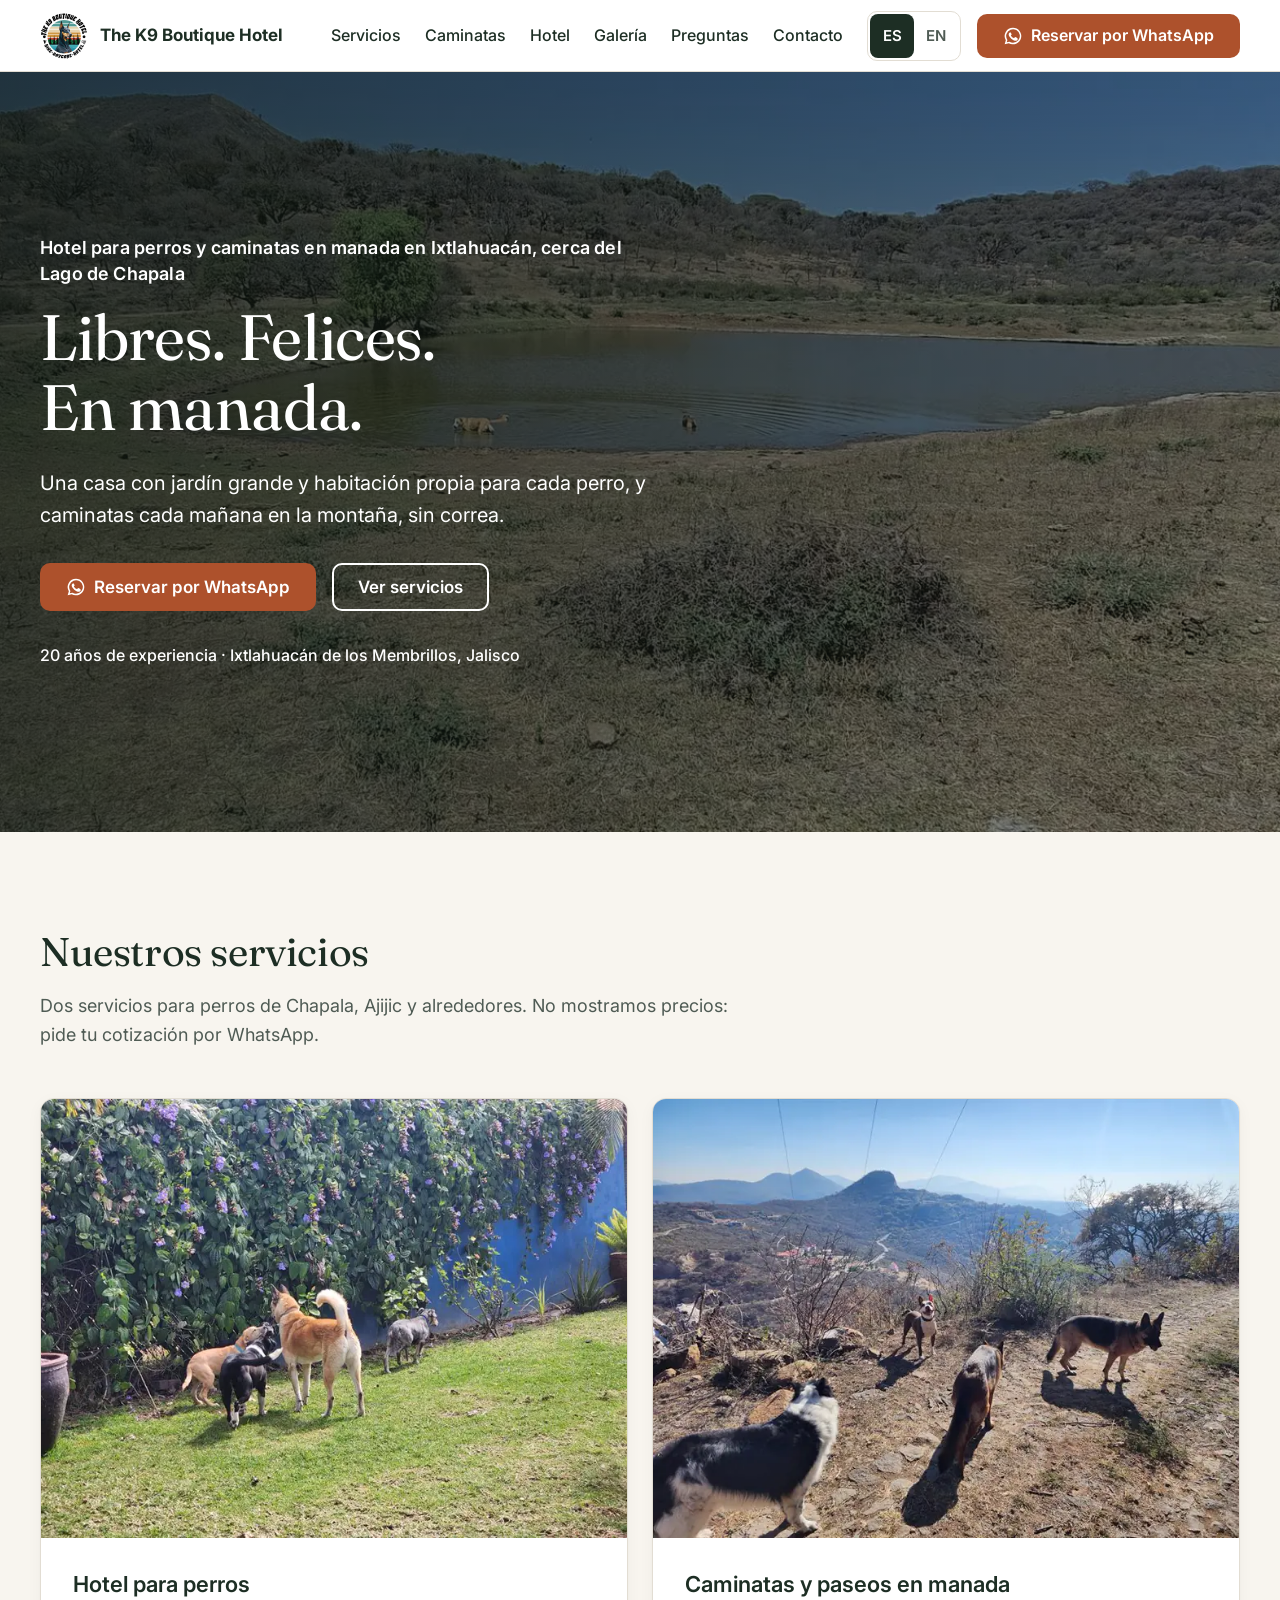
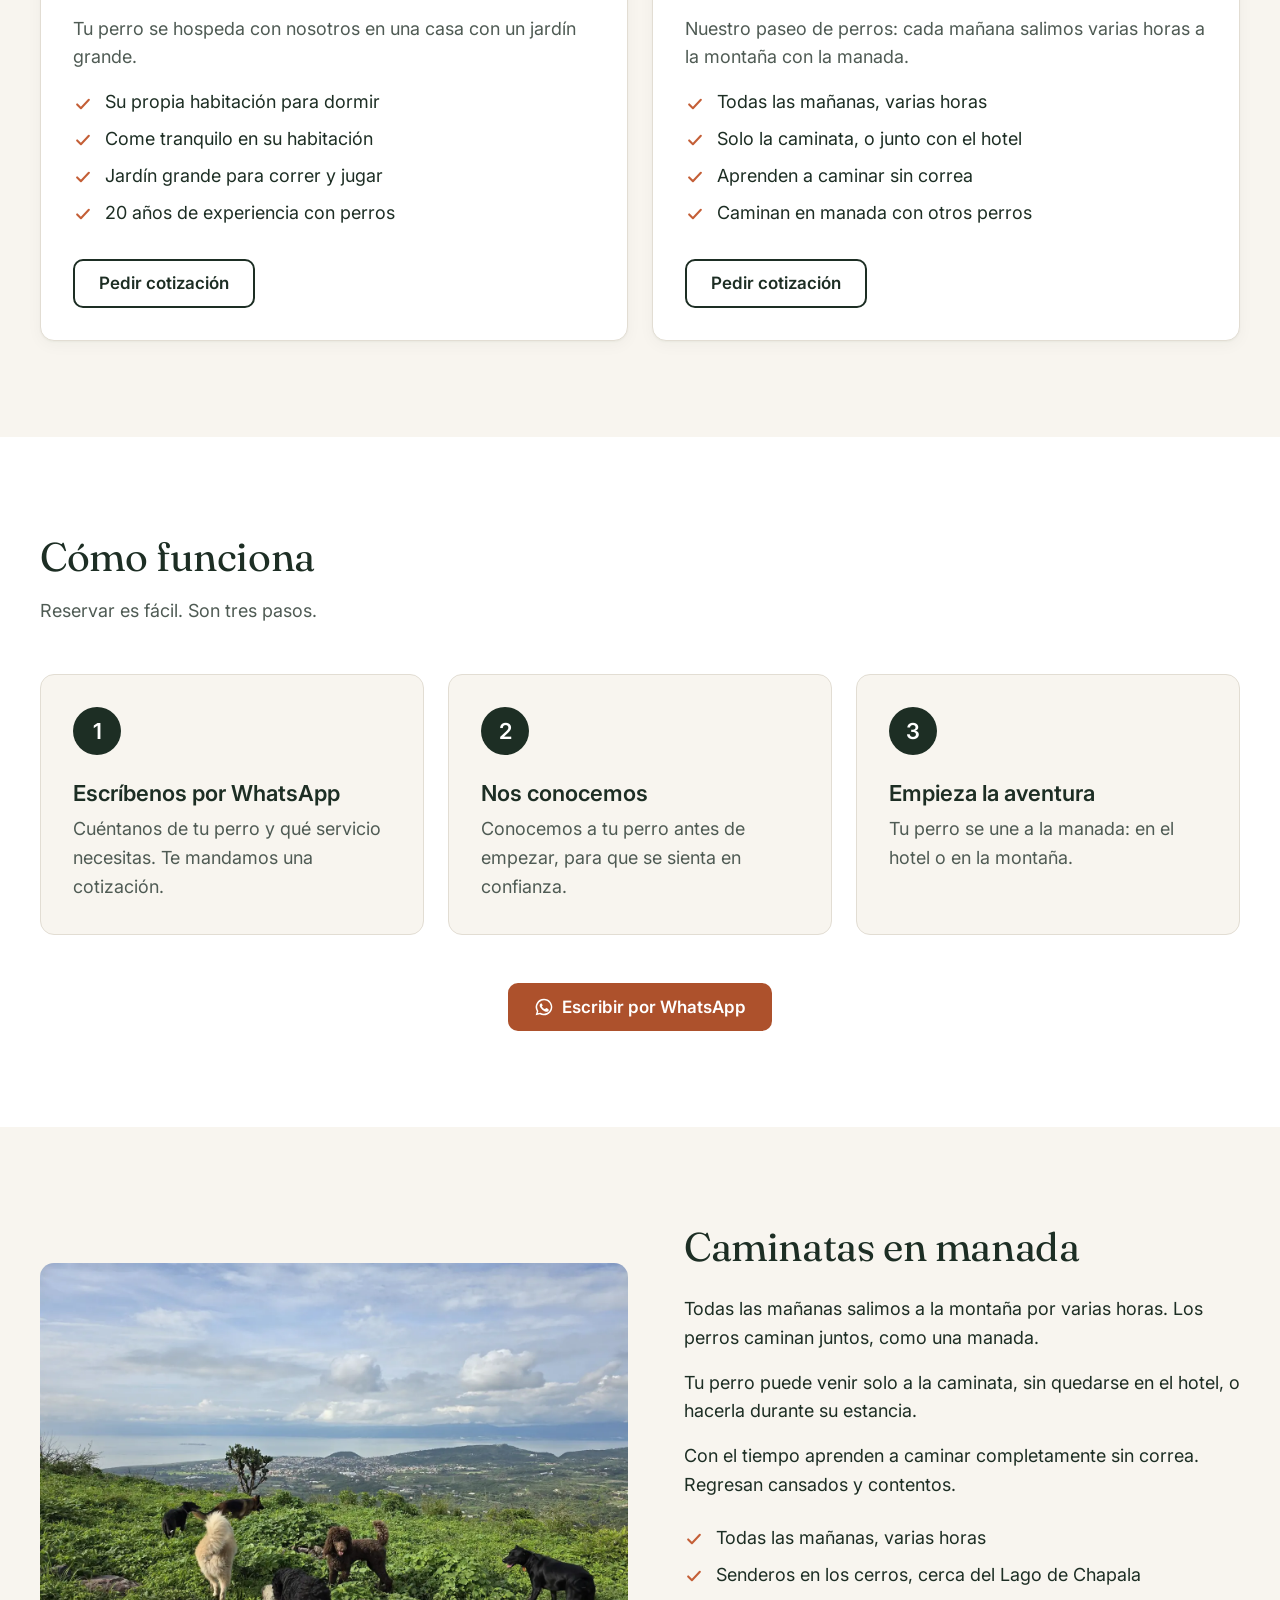
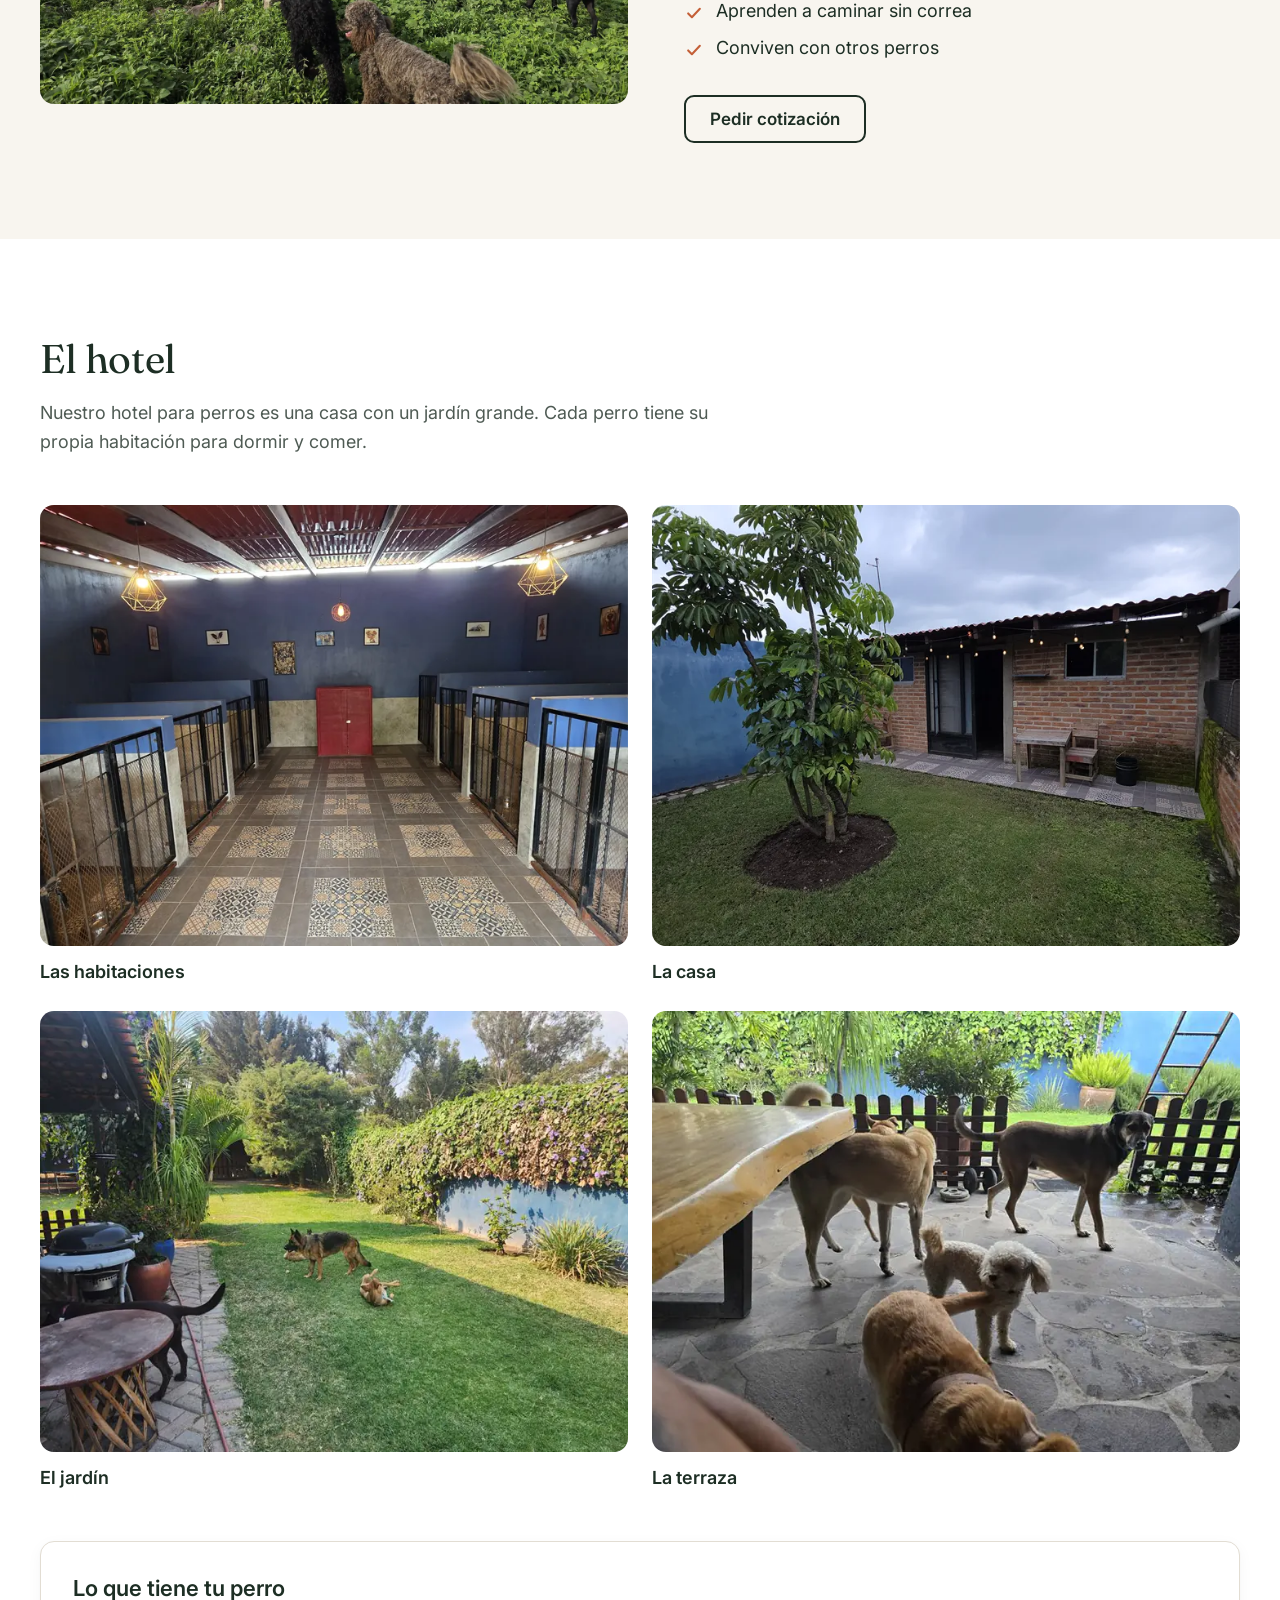
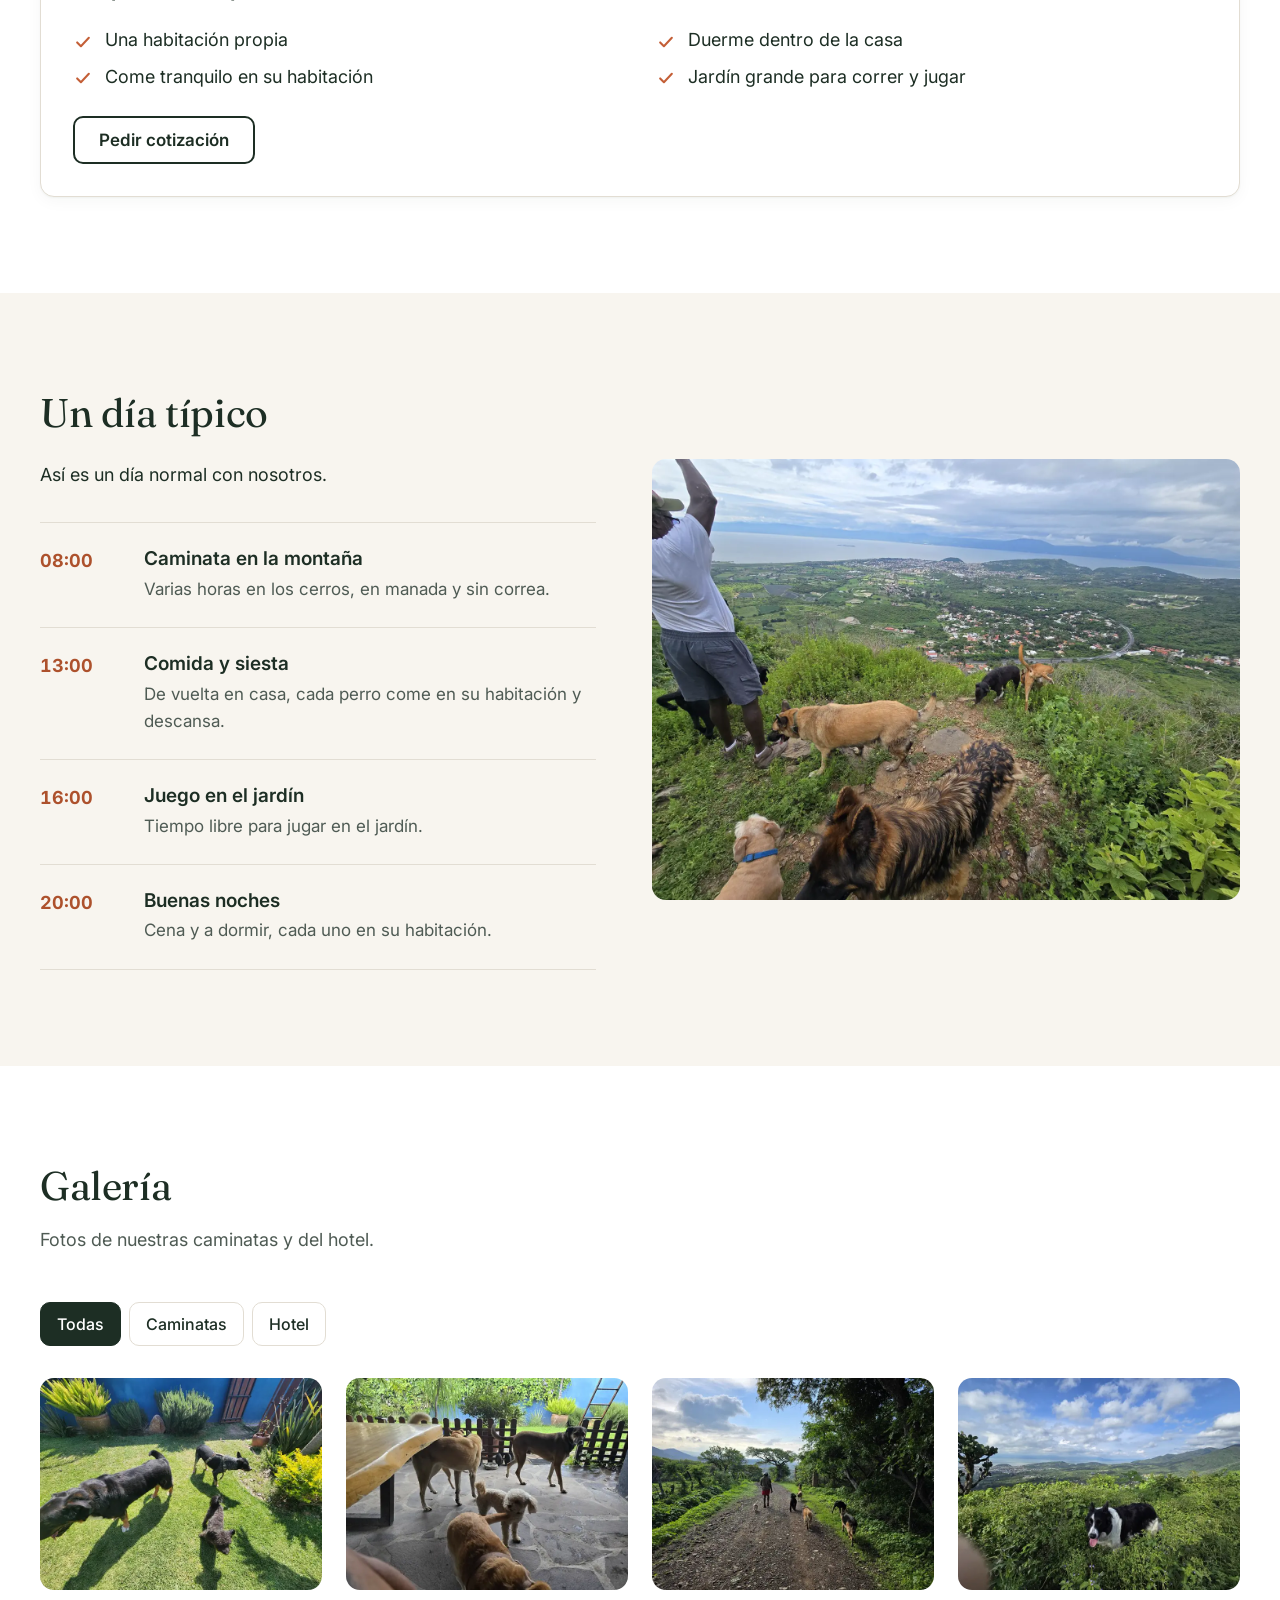
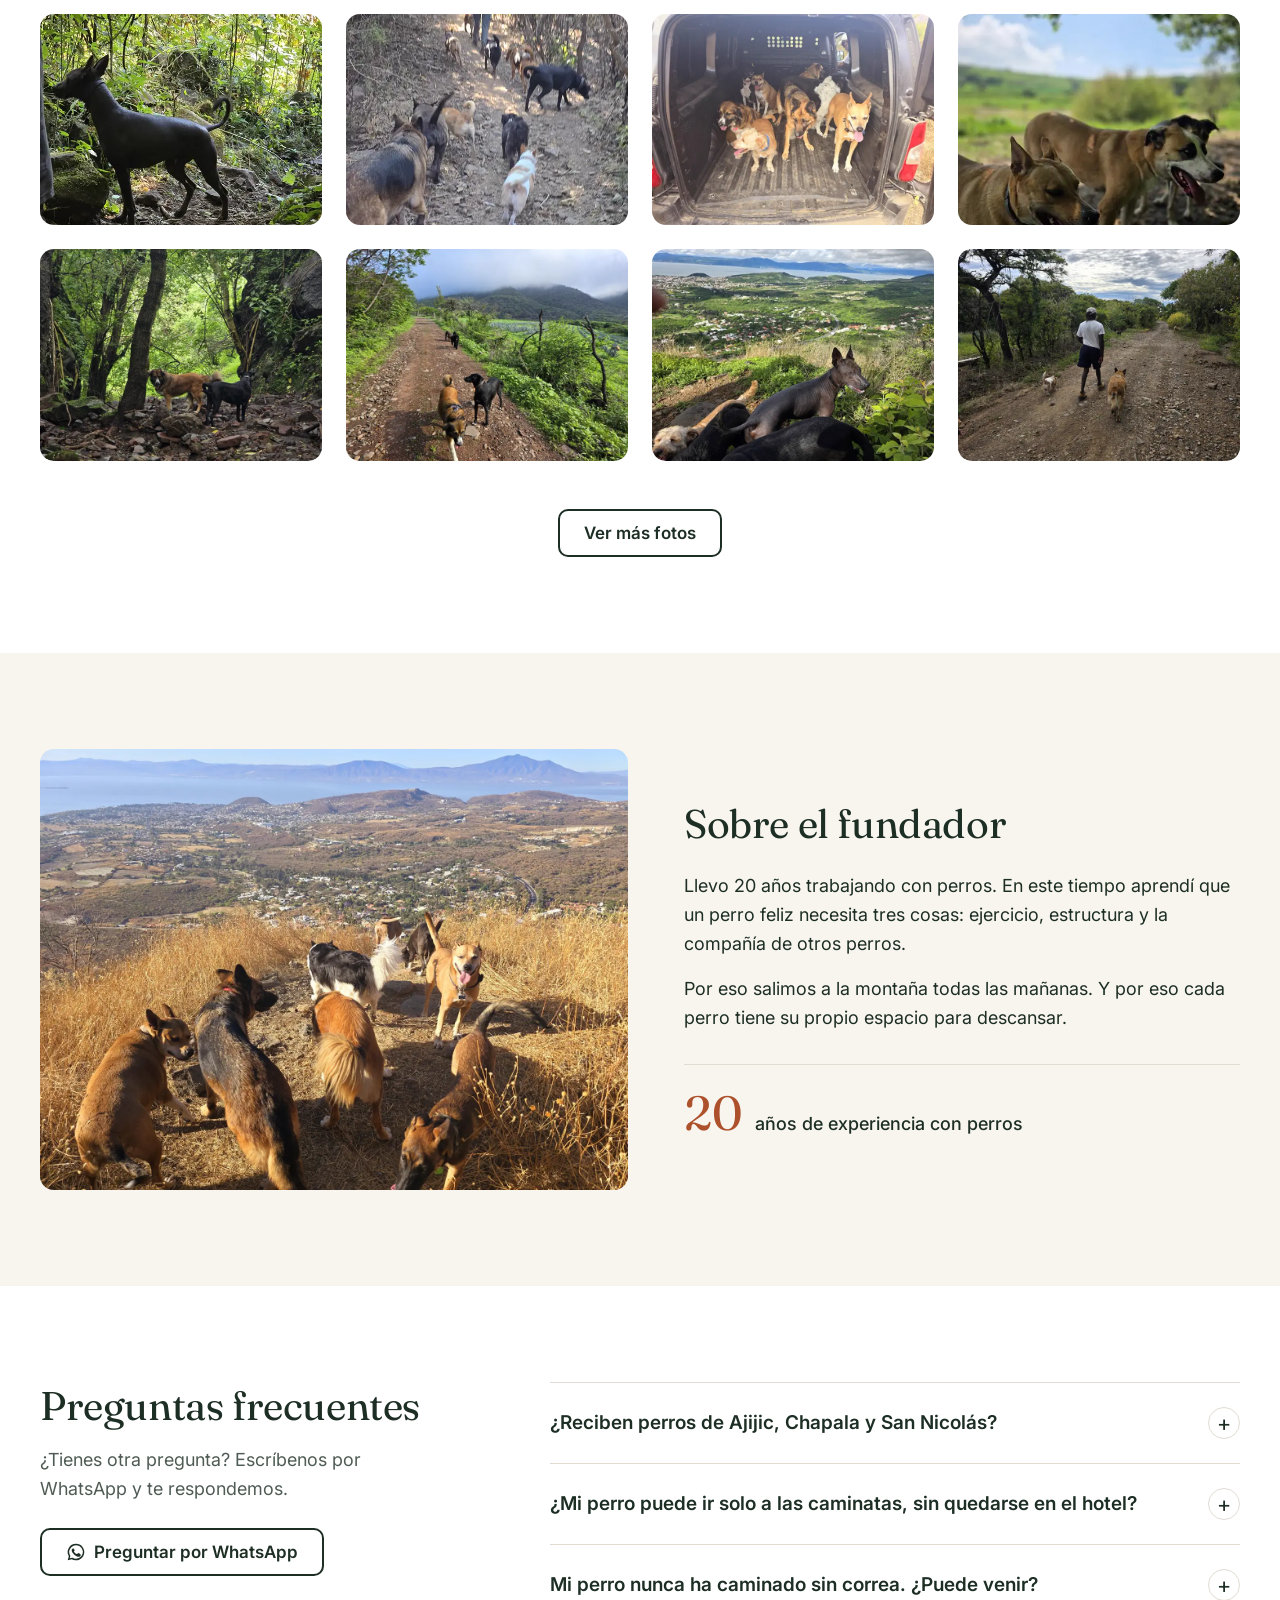
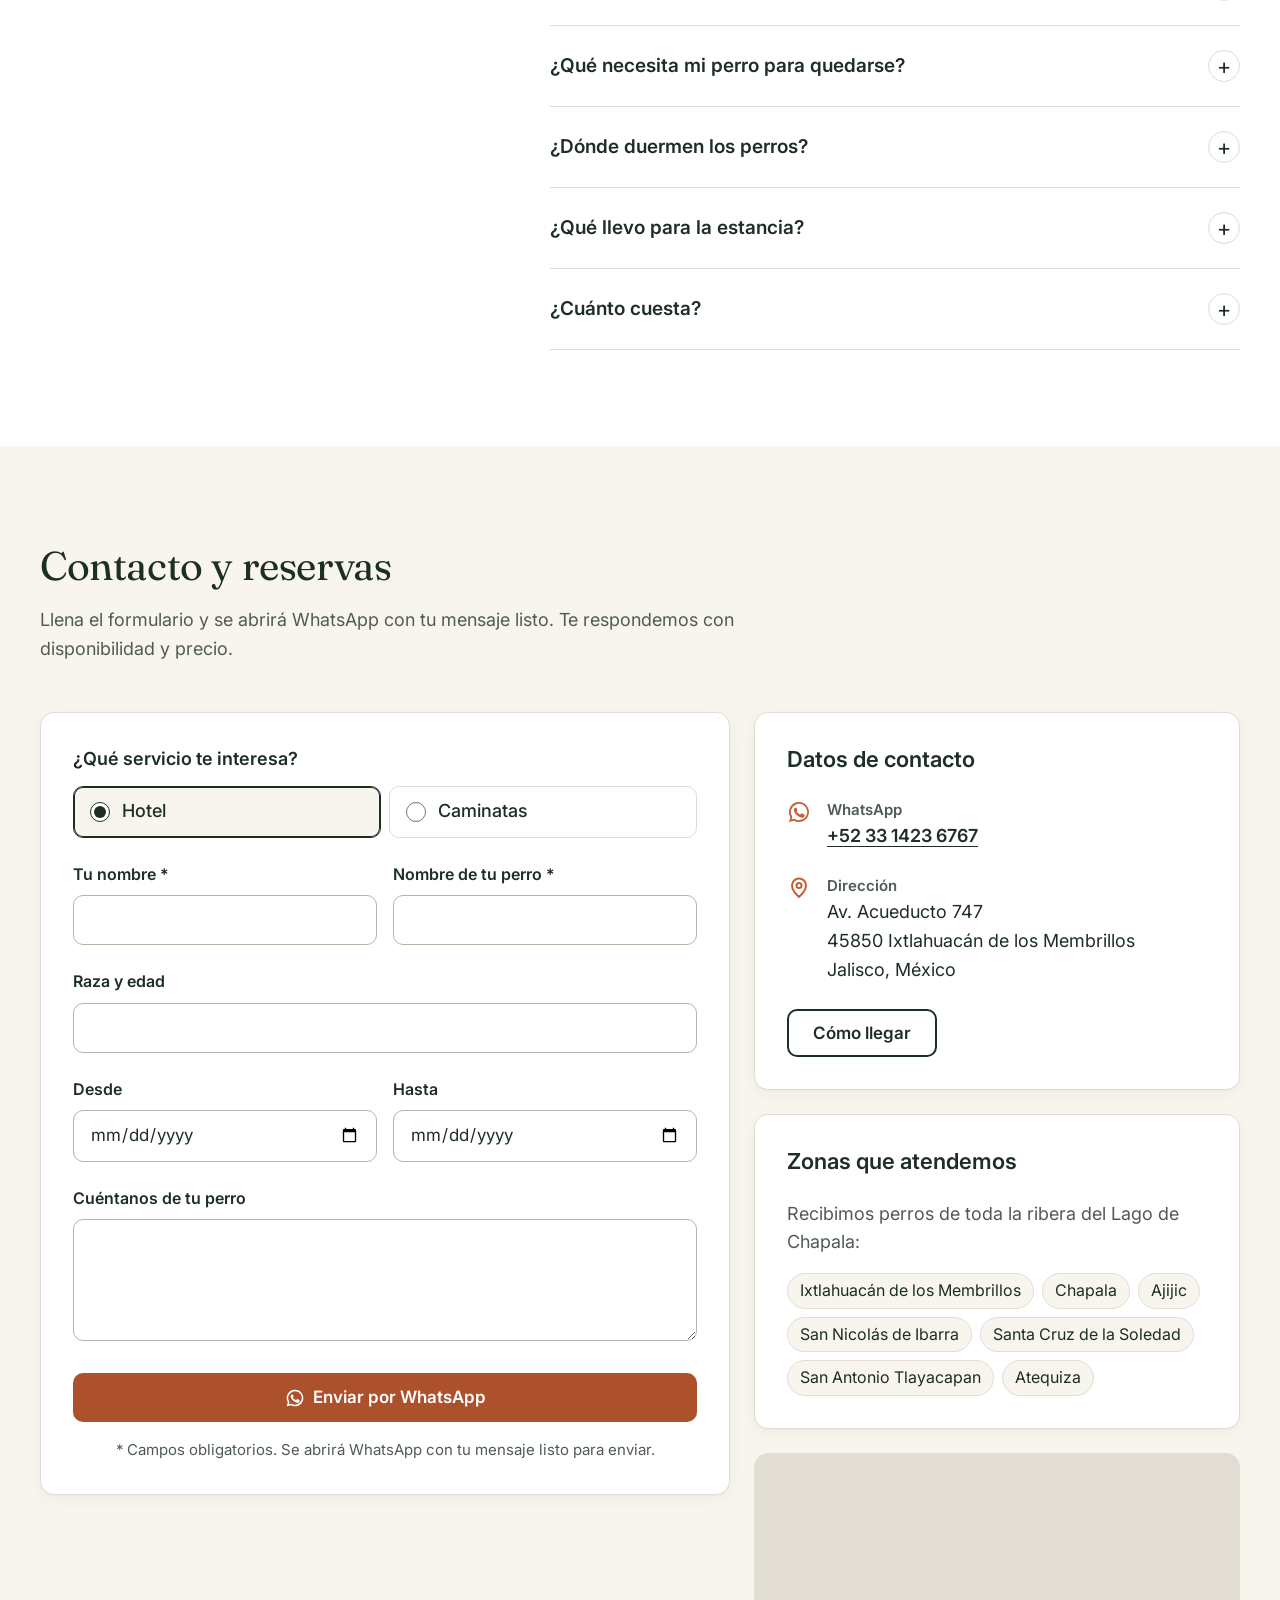
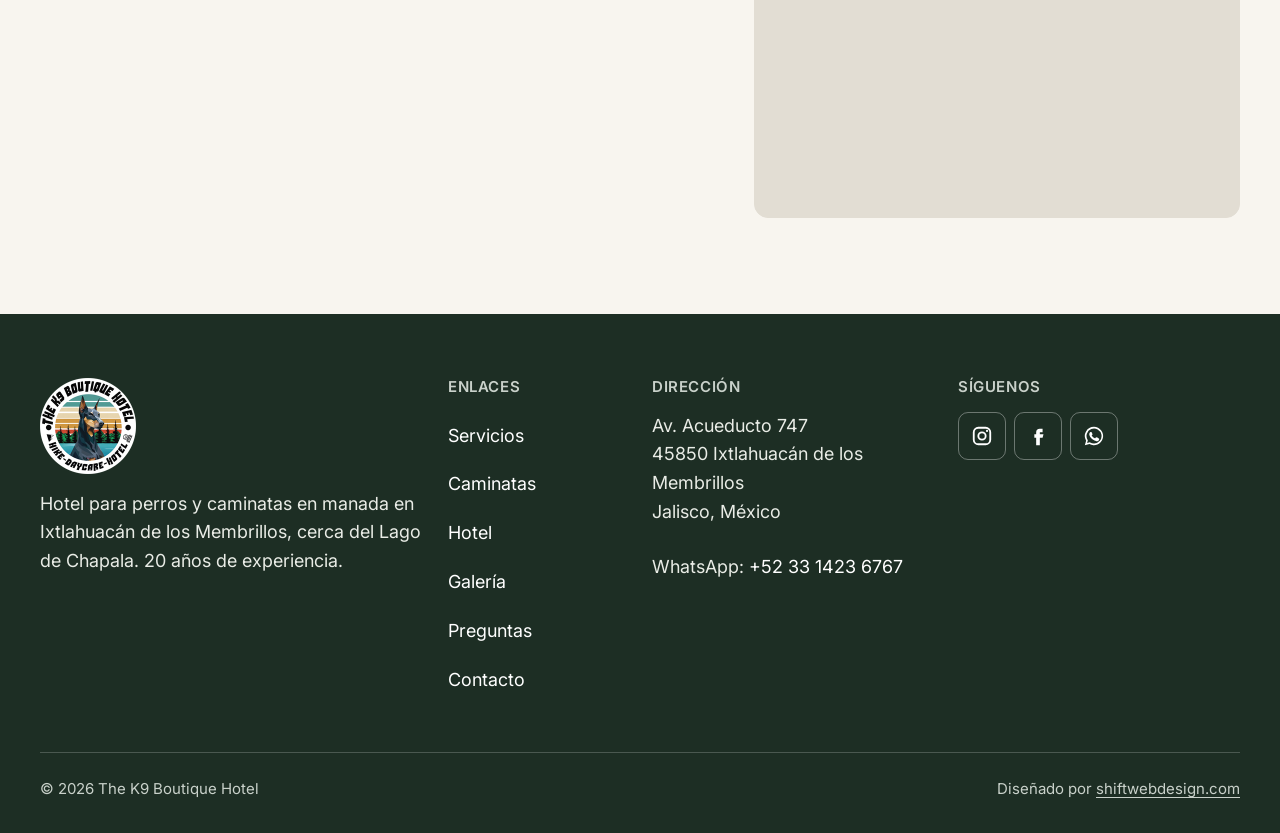
==== commit a89329ac: "Hotel section: add photos of the rooms and the house New photos (rooms inside the hotel, the house w" ====
--- a/index.html
+++ b/index.html
@@ -101,13 +101,17 @@
   </script>
   <!-- SEO:END -->
   <meta name="theme-color" content="#1d2e24">
+  <link rel="icon" href="/favicon.ico" sizes="48x48">
+  <link rel="icon" type="image/png" sizes="192x192" href="img/favicon-192.png">
+  <link rel="icon" type="image/png" sizes="96x96" href="img/favicon-96.png">
+  <link rel="icon" type="image/png" sizes="48x48" href="img/favicon-48.png">
   <link rel="icon" type="image/png" sizes="32x32" href="img/favicon-32.png">
   <link rel="apple-touch-icon" href="img/apple-touch-icon.png">
   <link rel="preconnect" href="https://fonts.googleapis.com">
   <link rel="preconnect" href="https://fonts.gstatic.com" crossorigin>
   <link href="https://fonts.googleapis.com/css2?family=Fraunces:opsz,wght@9..144,400&family=Inter:wght@400;500;600;700&display=swap" rel="stylesheet">
   <link rel="preload" as="image" href="video/hero-poster.webp?v=2">
-  <link rel="stylesheet" href="css/styles.css?v=20261011">
+  <link rel="stylesheet" href="css/styles.css?v=20261012">
 </head>
 <body>
 
@@ -305,21 +309,26 @@
       <h2 id="hotel-title"><span class="es">El hotel</span><span class="en">The hotel</span></h2>
       <p><span class="es">Nuestro hotel para perros es una casa con un jardín grande. Cada perro tiene su propia habitación para dormir y comer.</span><span class="en">Our dog boarding is a house with a big yard. Every dog has their own room to sleep and eat.</span></p>
     </header>
-    <div class="grid">
+    <div class="grid hotel-photos">
       <figure class="figure">
-        <img class="photo" src="img/k9-0213-sm.webp" width="720" height="540" loading="lazy"
+        <img class="photo" src="img/hotel-habitaciones-sm.webp" srcset="img/hotel-habitaciones-sm.webp 720w, img/hotel-habitaciones.webp 1440w" sizes="(max-width: 720px) 100vw, 588px" width="720" height="540" loading="lazy"
+          alt="Las habitaciones individuales para cada perro dentro del hotel" data-alt-en="The private dog rooms inside the hotel">
+        <figcaption><span class="es">Las habitaciones</span><span class="en">The rooms</span></figcaption>
+      </figure>
+      <figure class="figure">
+        <img class="photo" src="img/hotel-casa-sm.webp" srcset="img/hotel-casa-sm.webp 720w, img/hotel-casa.webp 1440w" sizes="(max-width: 720px) 100vw, 588px" width="720" height="540" loading="lazy"
+          alt="La casa del hotel con su jardín" data-alt-en="The hotel house and its yard">
+        <figcaption><span class="es">La casa</span><span class="en">The house</span></figcaption>
+      </figure>
+      <figure class="figure">
+        <img class="photo" src="img/k9-0213-sm.webp" srcset="img/k9-0213-sm.webp 720w, img/k9-0213.webp 1440w" sizes="(max-width: 720px) 100vw, 588px" width="720" height="540" loading="lazy"
           alt="El jardín del hotel con perros jugando" data-alt-en="The hotel yard with dogs playing">
         <figcaption><span class="es">El jardín</span><span class="en">The yard</span></figcaption>
       </figure>
       <figure class="figure">
-        <img class="photo" src="img/k9-0466-sm.webp" width="720" height="540" loading="lazy"
+        <img class="photo" src="img/k9-0466-sm.webp" srcset="img/k9-0466-sm.webp 720w, img/k9-0466.webp 1440w" sizes="(max-width: 720px) 100vw, 588px" width="720" height="540" loading="lazy"
           alt="Perros en la terraza del hotel" data-alt-en="Dogs on the hotel terrace">
         <figcaption><span class="es">La terraza</span><span class="en">The terrace</span></figcaption>
-      </figure>
-      <figure class="figure">
-        <img class="photo" src="img/k9-0938-sm.webp" width="540" height="720" loading="lazy"
-          alt="Dos perros tomando una siesta" data-alt-en="Two dogs taking a nap">
-        <figcaption><span class="es">Hora de la siesta</span><span class="en">Nap time</span></figcaption>
       </figure>
     </div>
     <div class="card amenities">
@@ -596,7 +605,7 @@
   <button class="lb-btn lb-next" type="button"><span class="sr-only es">Foto siguiente</span><span class="sr-only en">Next photo</span><svg viewBox="0 0 24 24" aria-hidden="true"><path d="M9 6l6 6-6 6" fill="none" stroke="currentColor" stroke-width="2"/></svg></button>
 </dialog>
 
-<script src="js/gallery-data.js?v=20261011"></script>
-<script src="js/main.js?v=20261011"></script>
+<script src="js/gallery-data.js?v=20261012"></script>
+<script src="js/main.js?v=20261012"></script>
 </body>
 </html>
--- a/css/styles.css
+++ b/css/styles.css
@@ -203,6 +203,7 @@
 /* ---------- Photos ---------- */
 .photo { width: 100%; aspect-ratio: 4 / 3; object-fit: cover; border-radius: var(--r-card); background: var(--line); }
 .figure figcaption { margin-top: 12px; font-weight: 600; }
+.hotel-photos > .figure { grid-column: span 6; }
 
 /* ---------- How it works ---------- */
 .steps { counter-reset: none; }
@@ -391,7 +392,7 @@
   .hero-kicker { font-size: 16px; }
   h2 { font-size: 30px; }
   h3 { font-size: 20px; }
-  .steps > *, .services > .service { grid-column: 1 / -1; }
+  .steps > *, .services > .service, .hotel-photos > .figure { grid-column: 1 / -1; }
   .brand { gap: var(--s1); font-size: 15px; }
   .brand img { width: 44px; height: 44px; }
   .brand span { max-width: 7.5em; }
